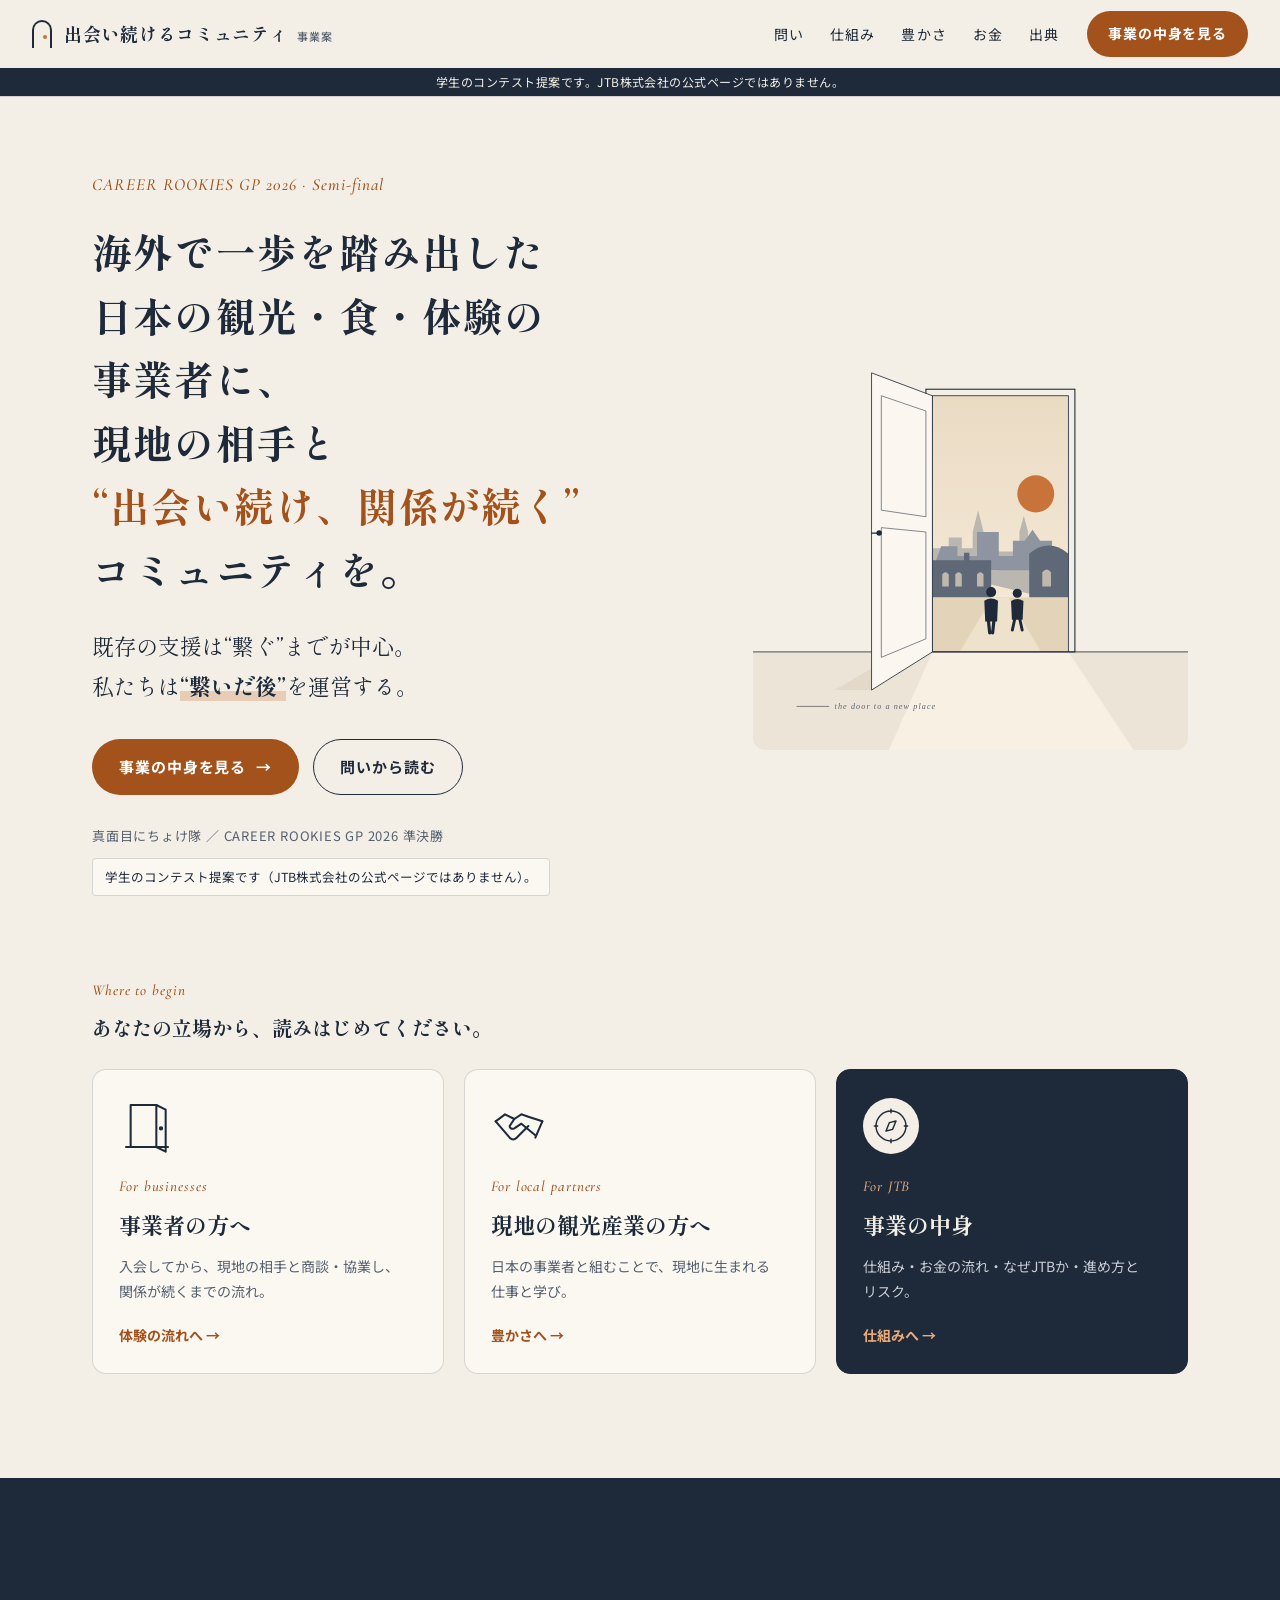
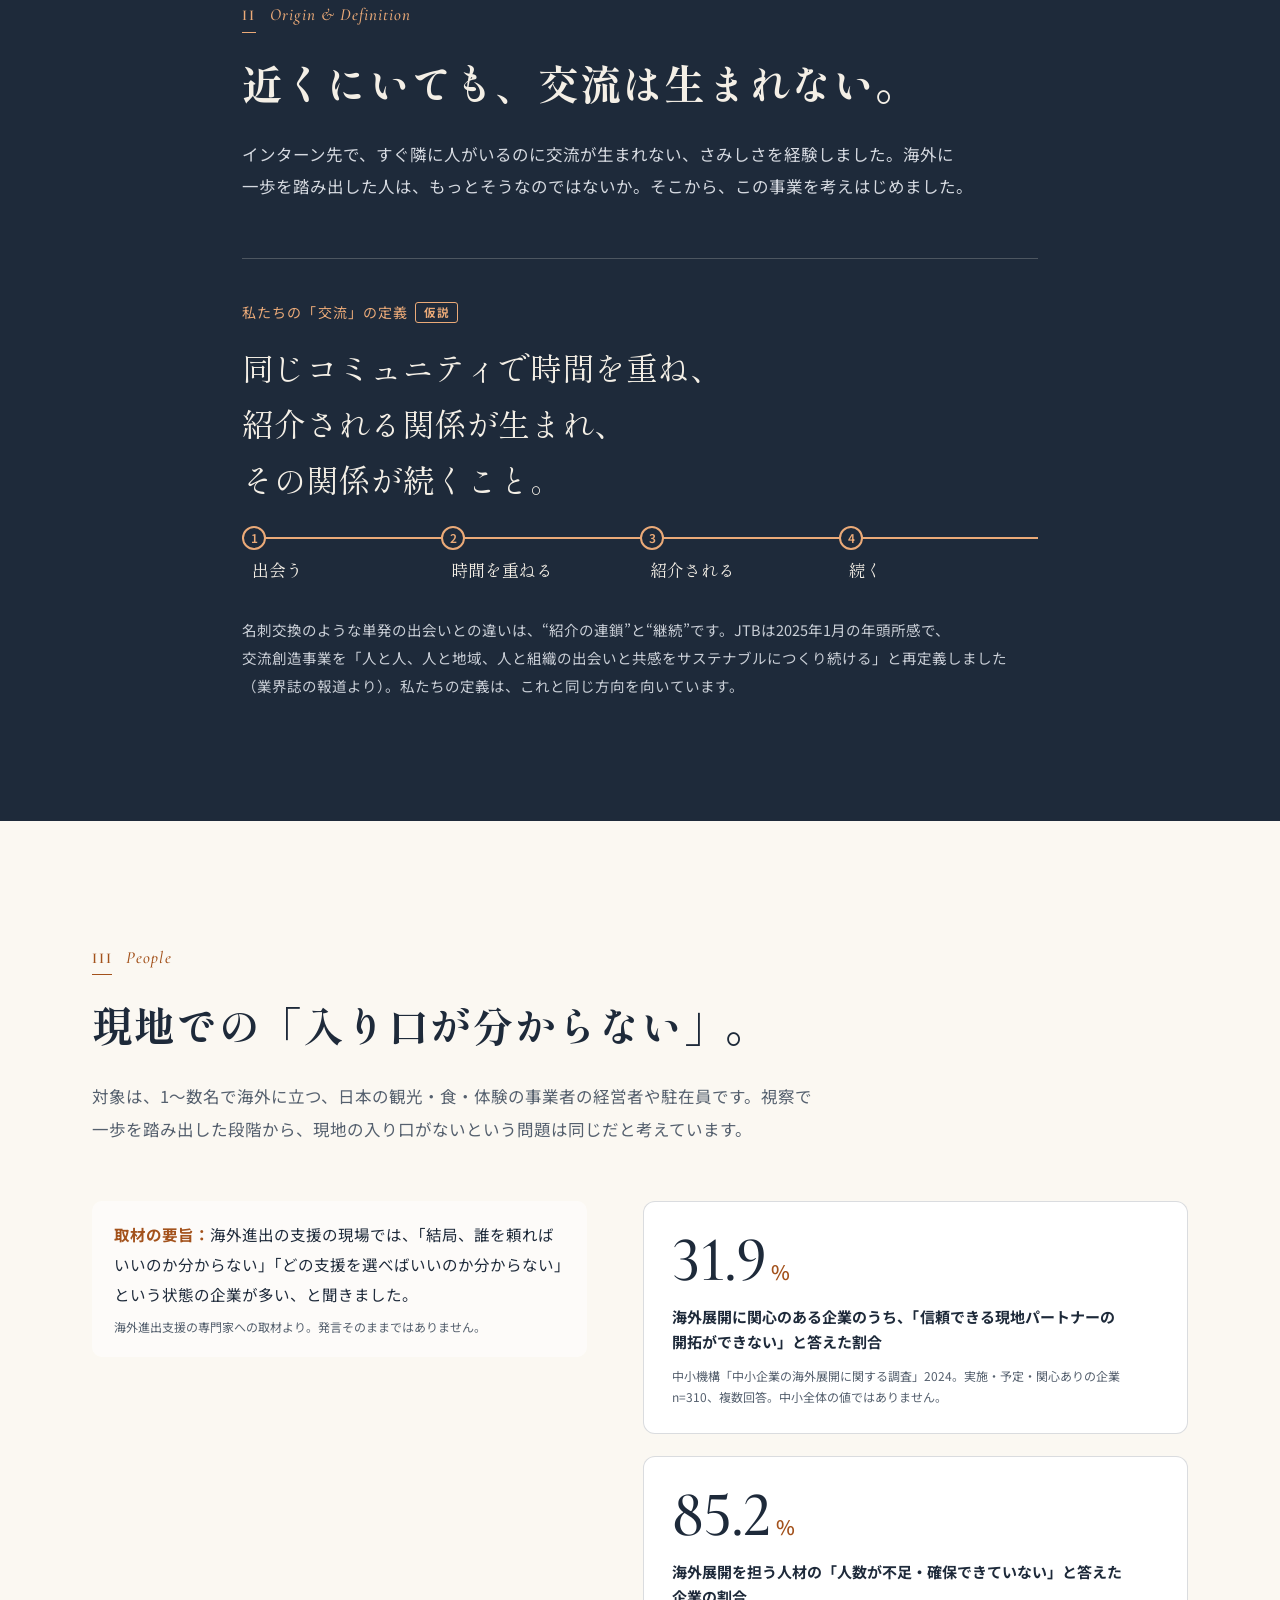
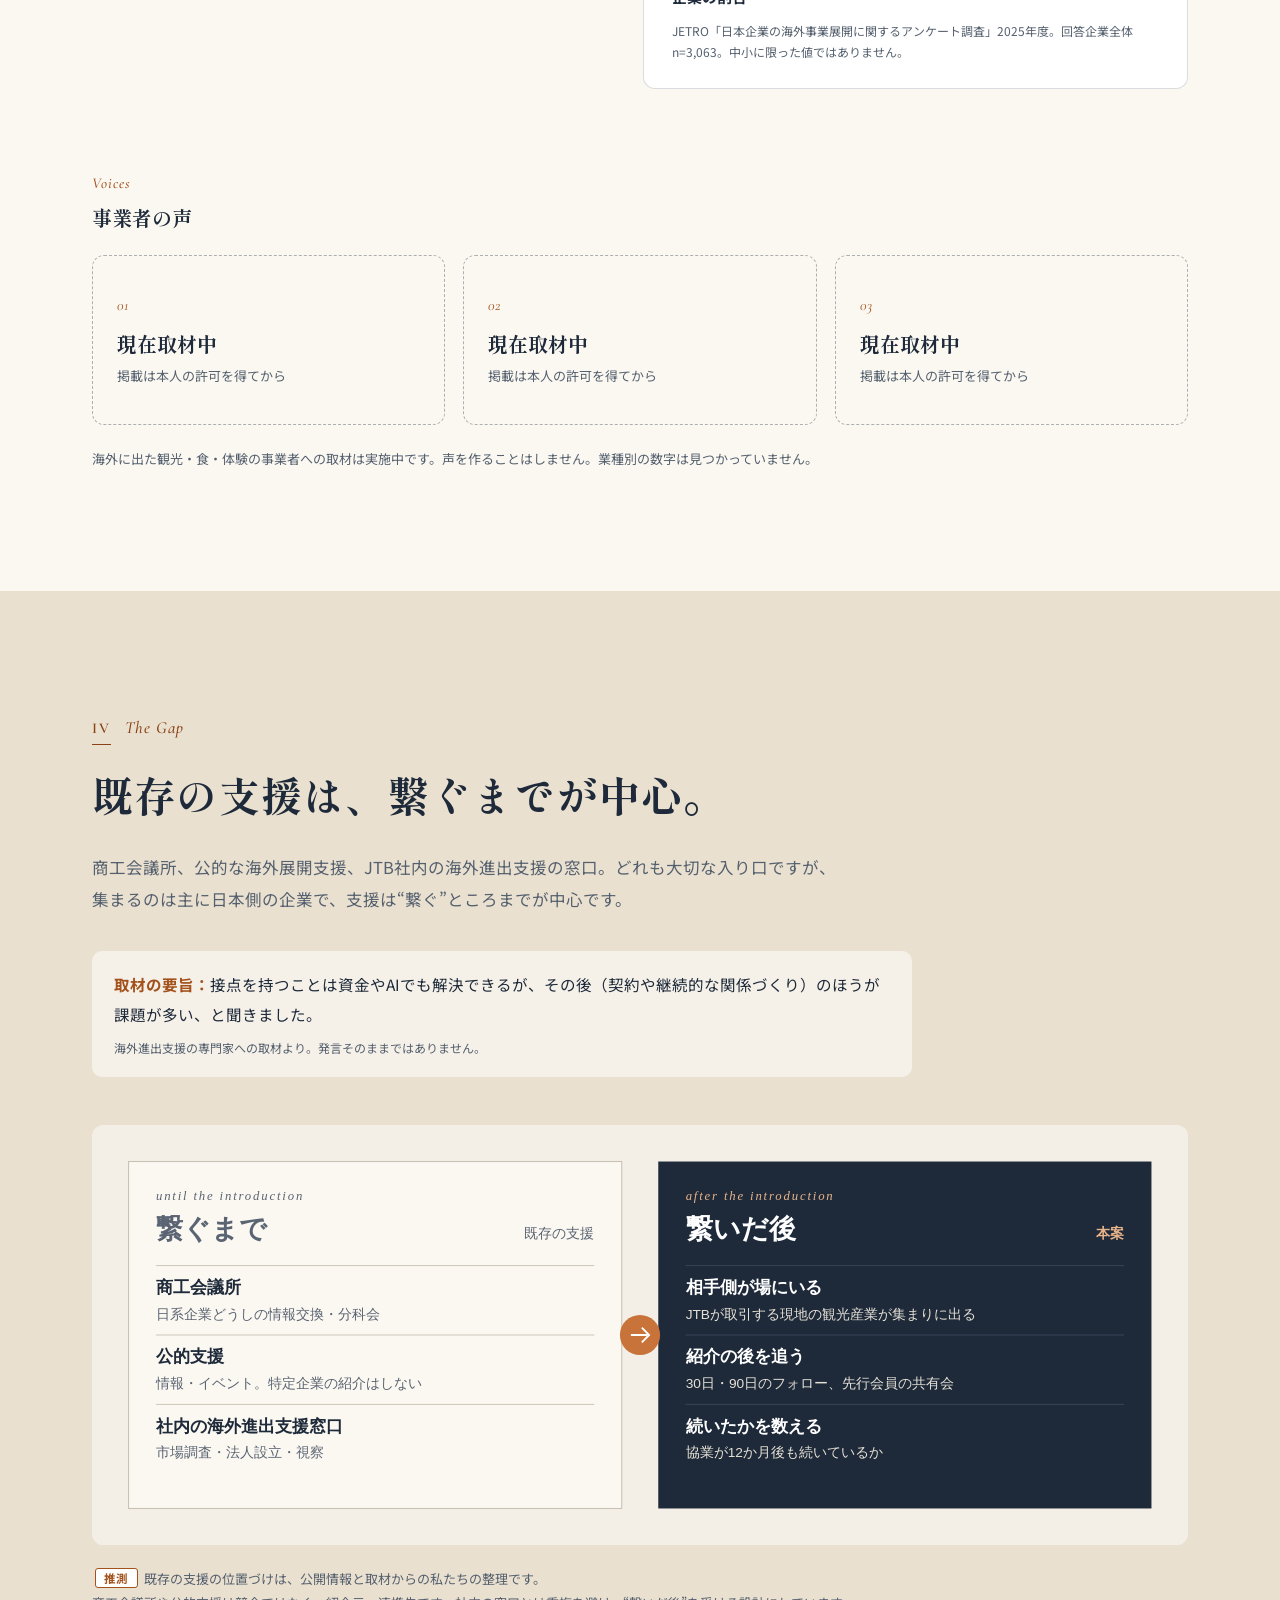
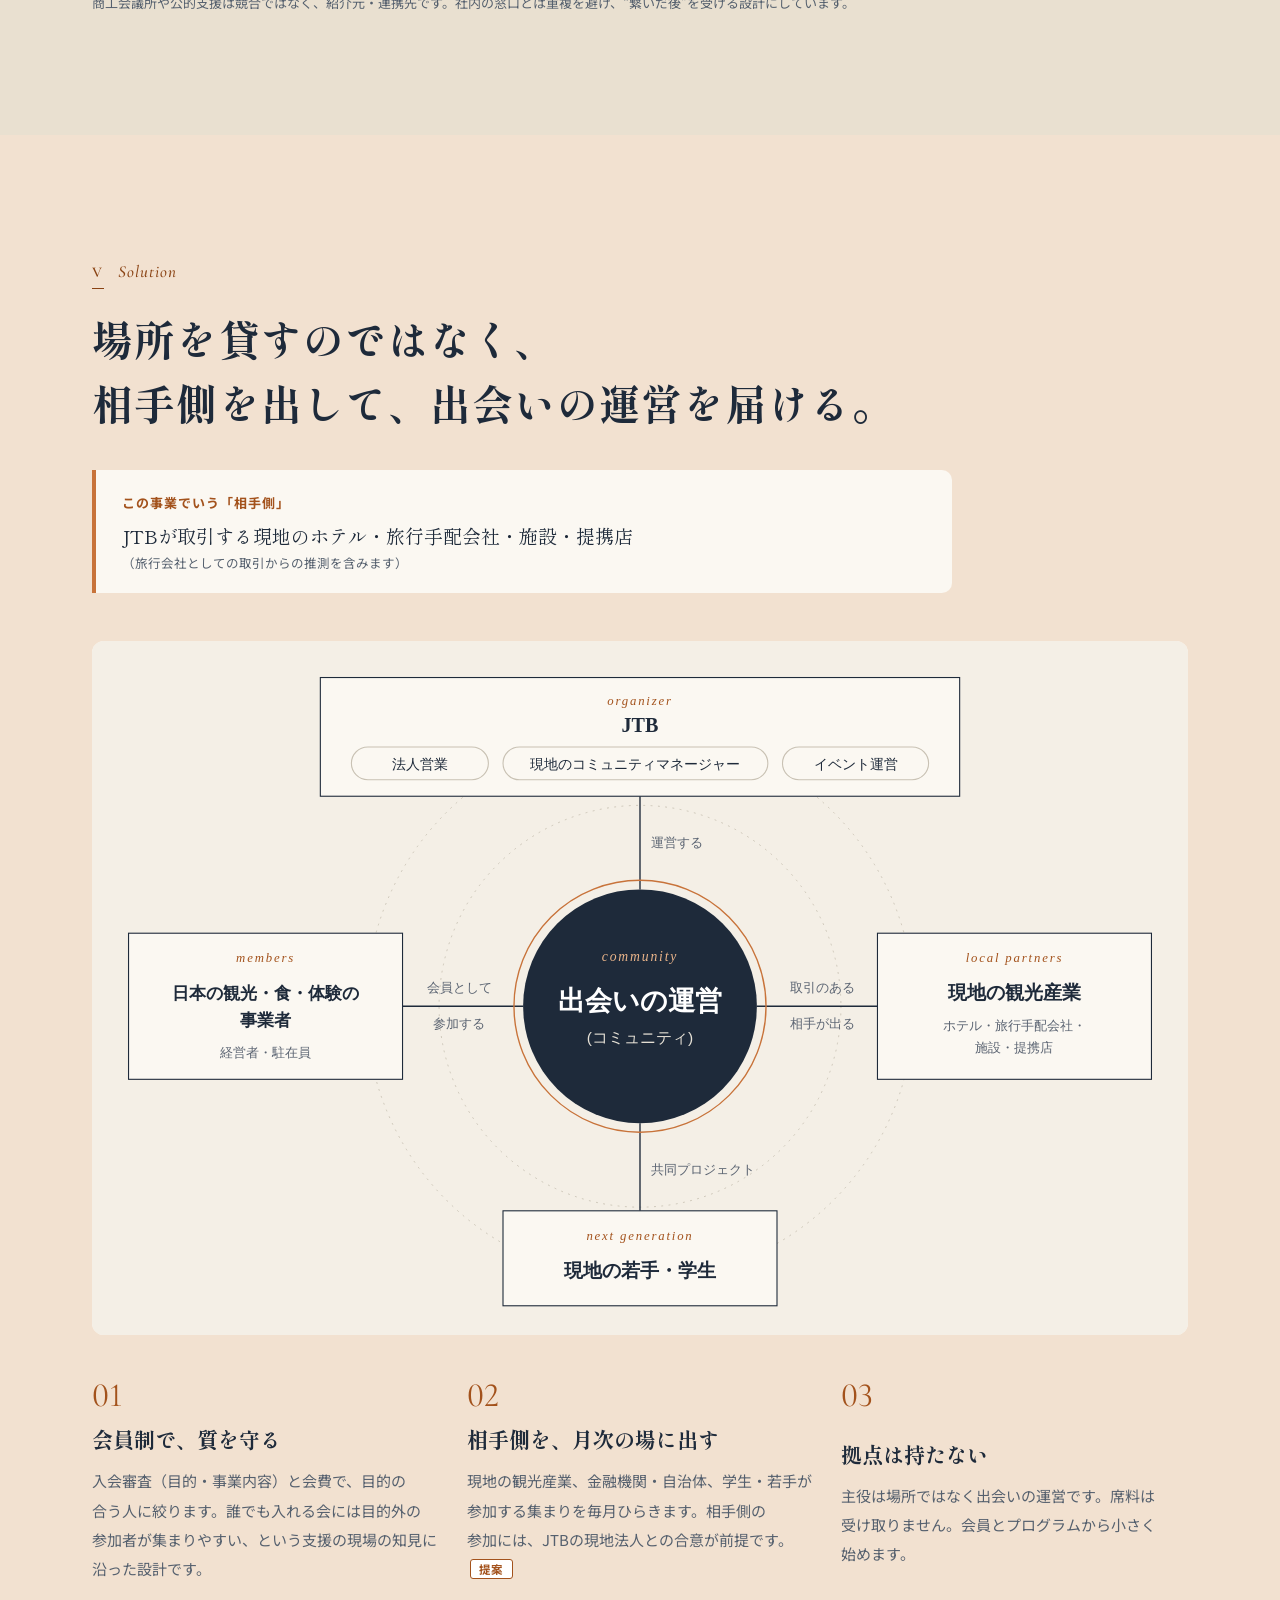
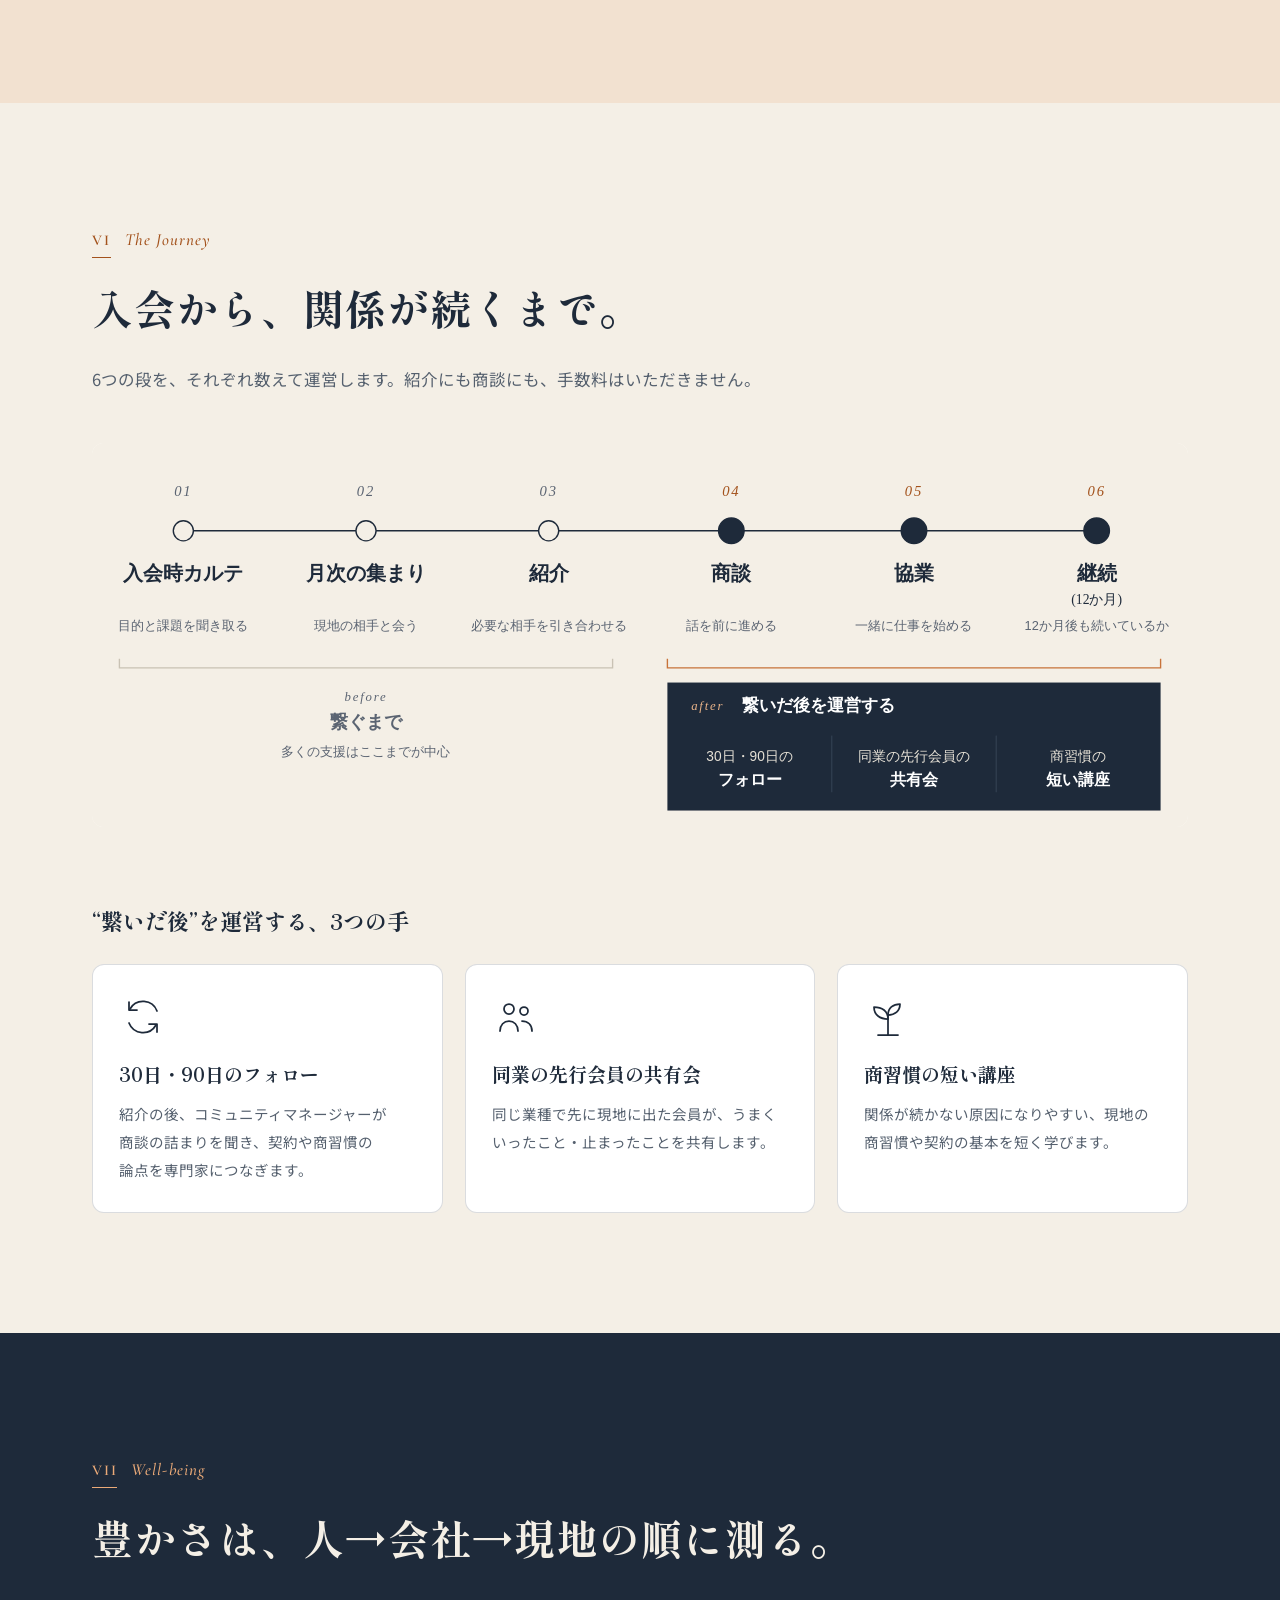
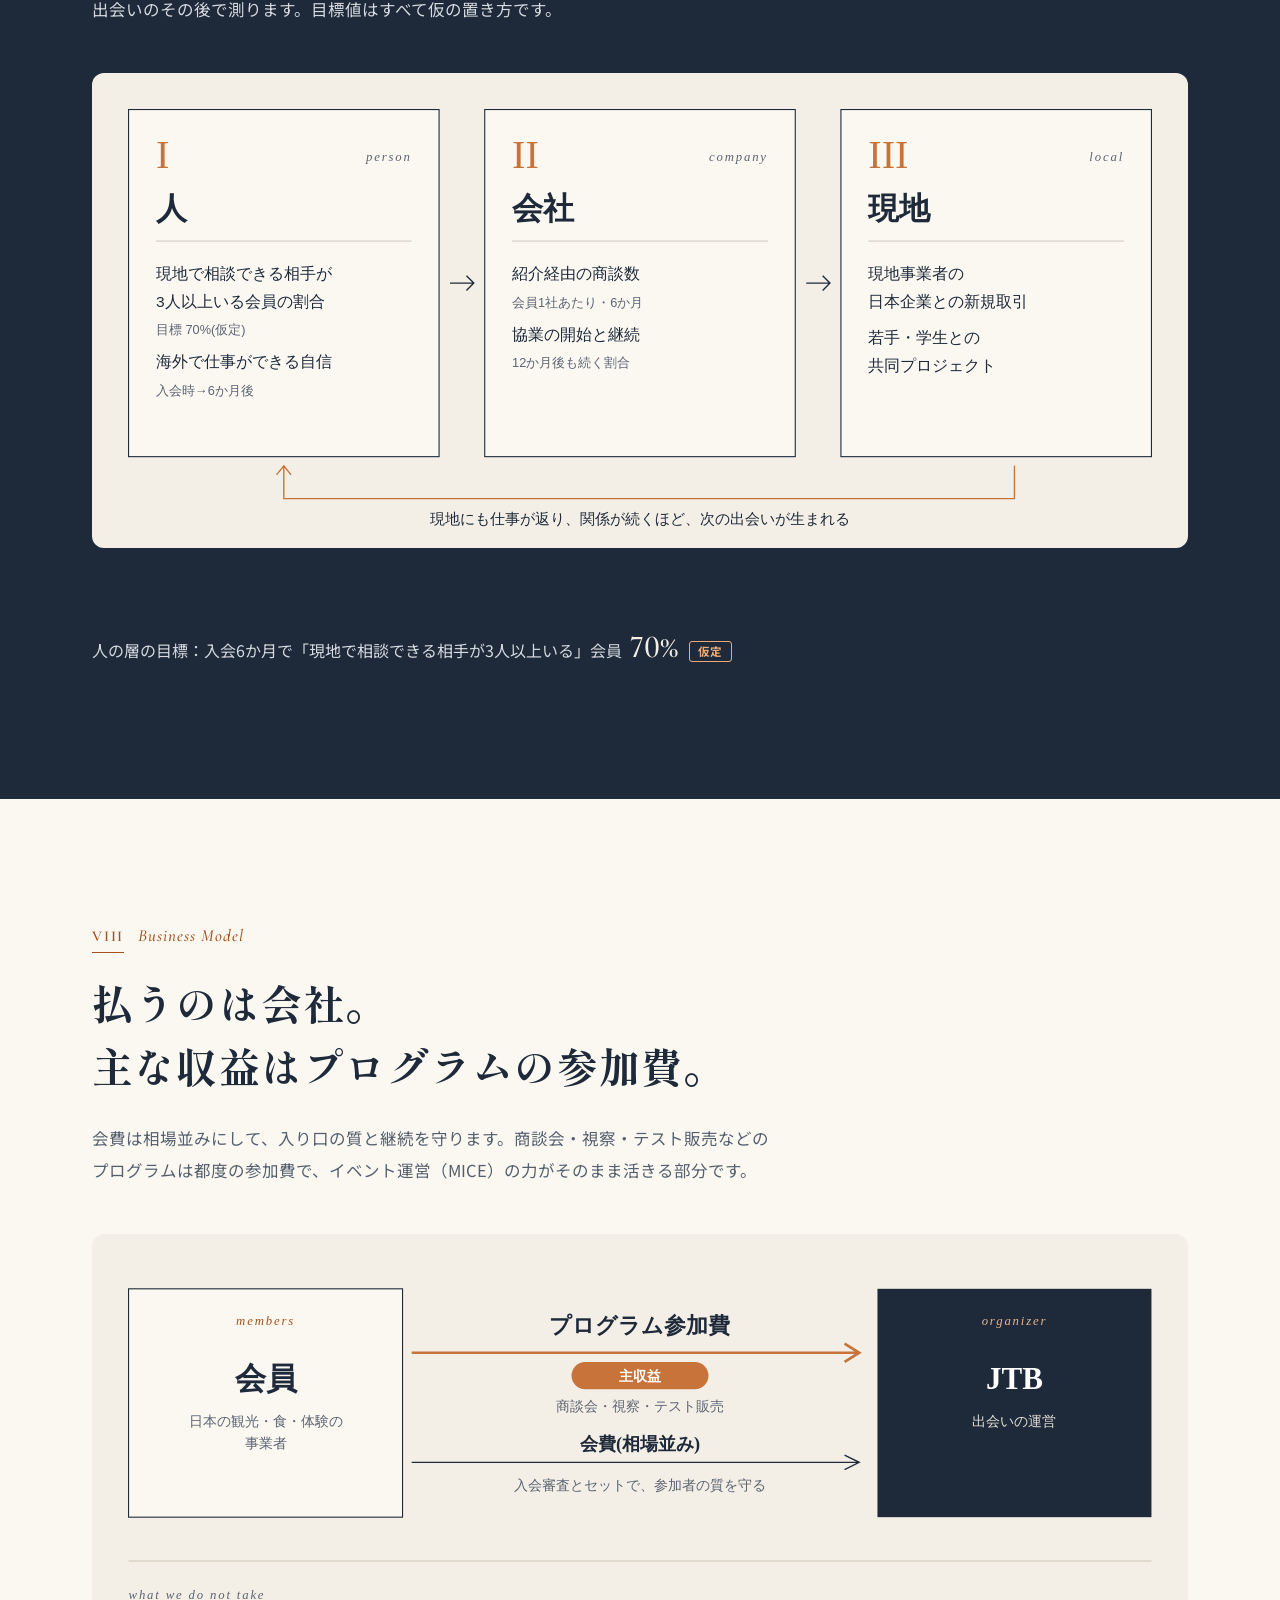
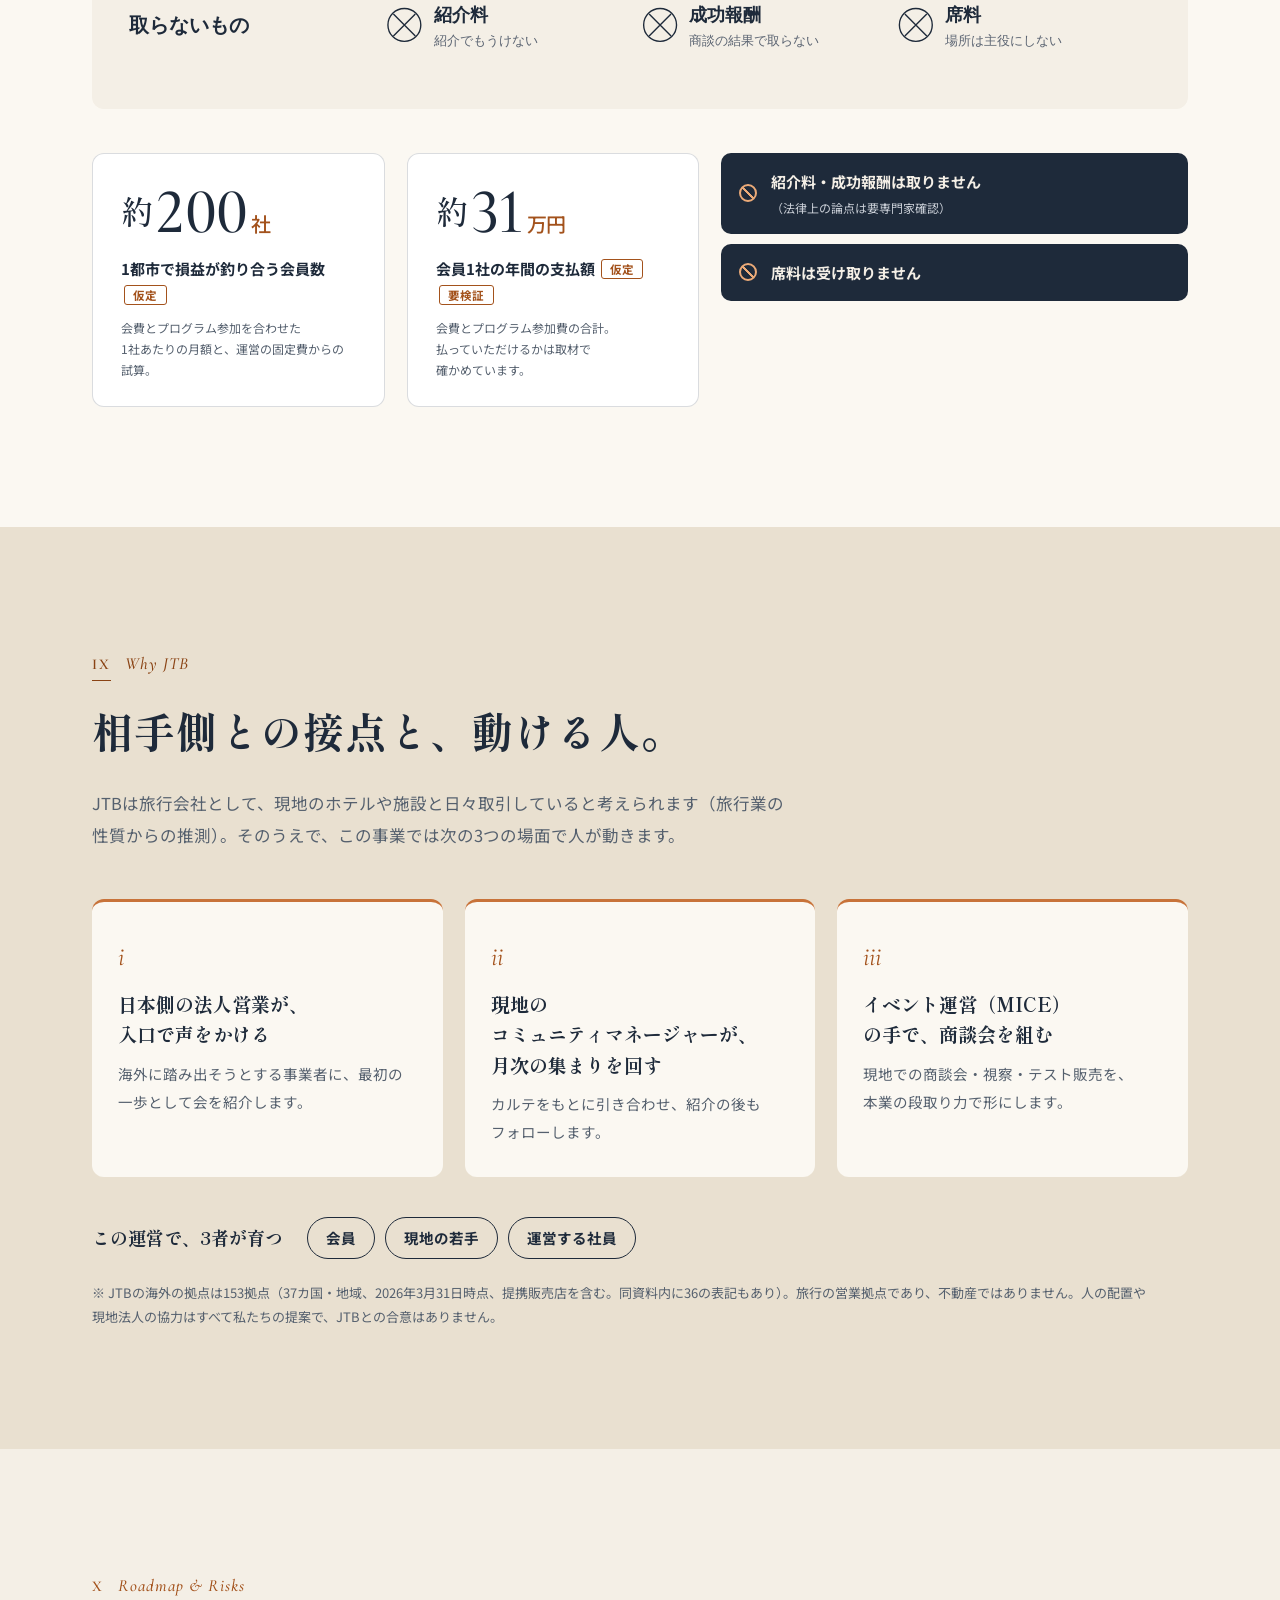
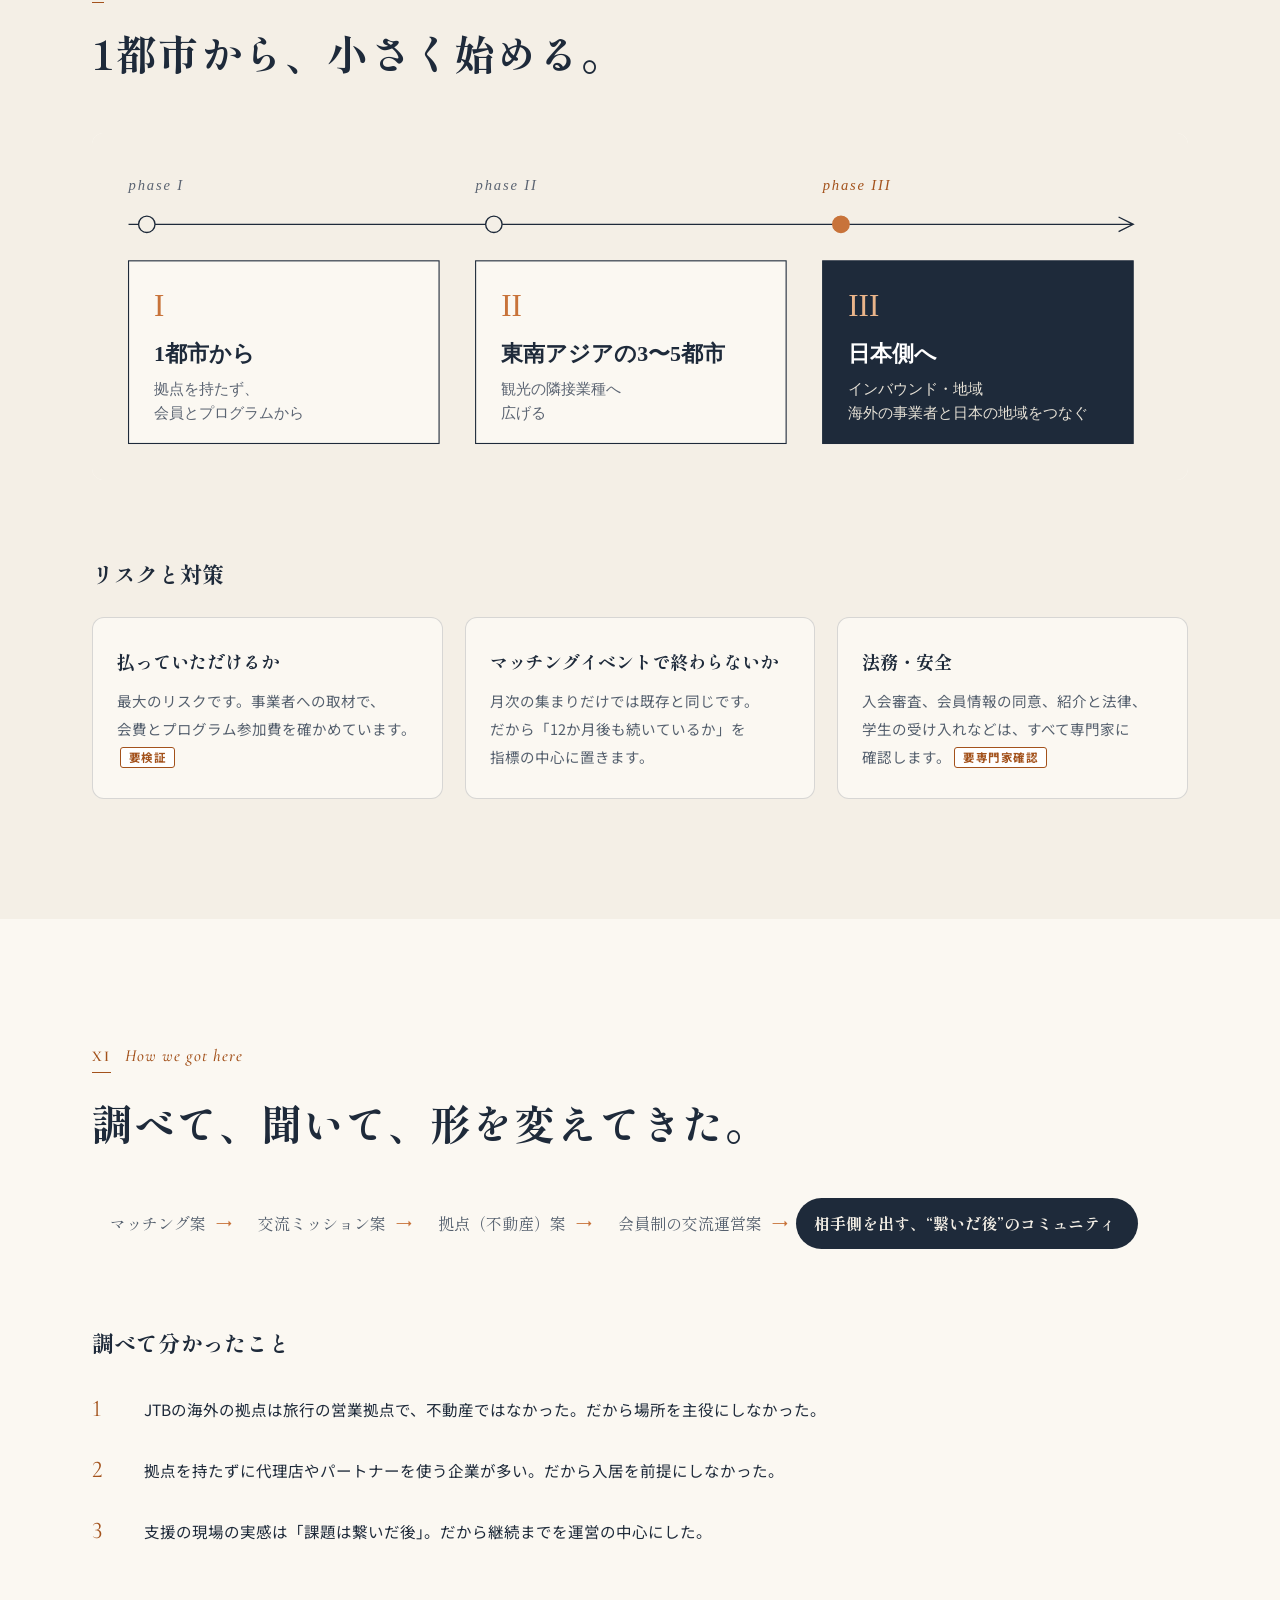
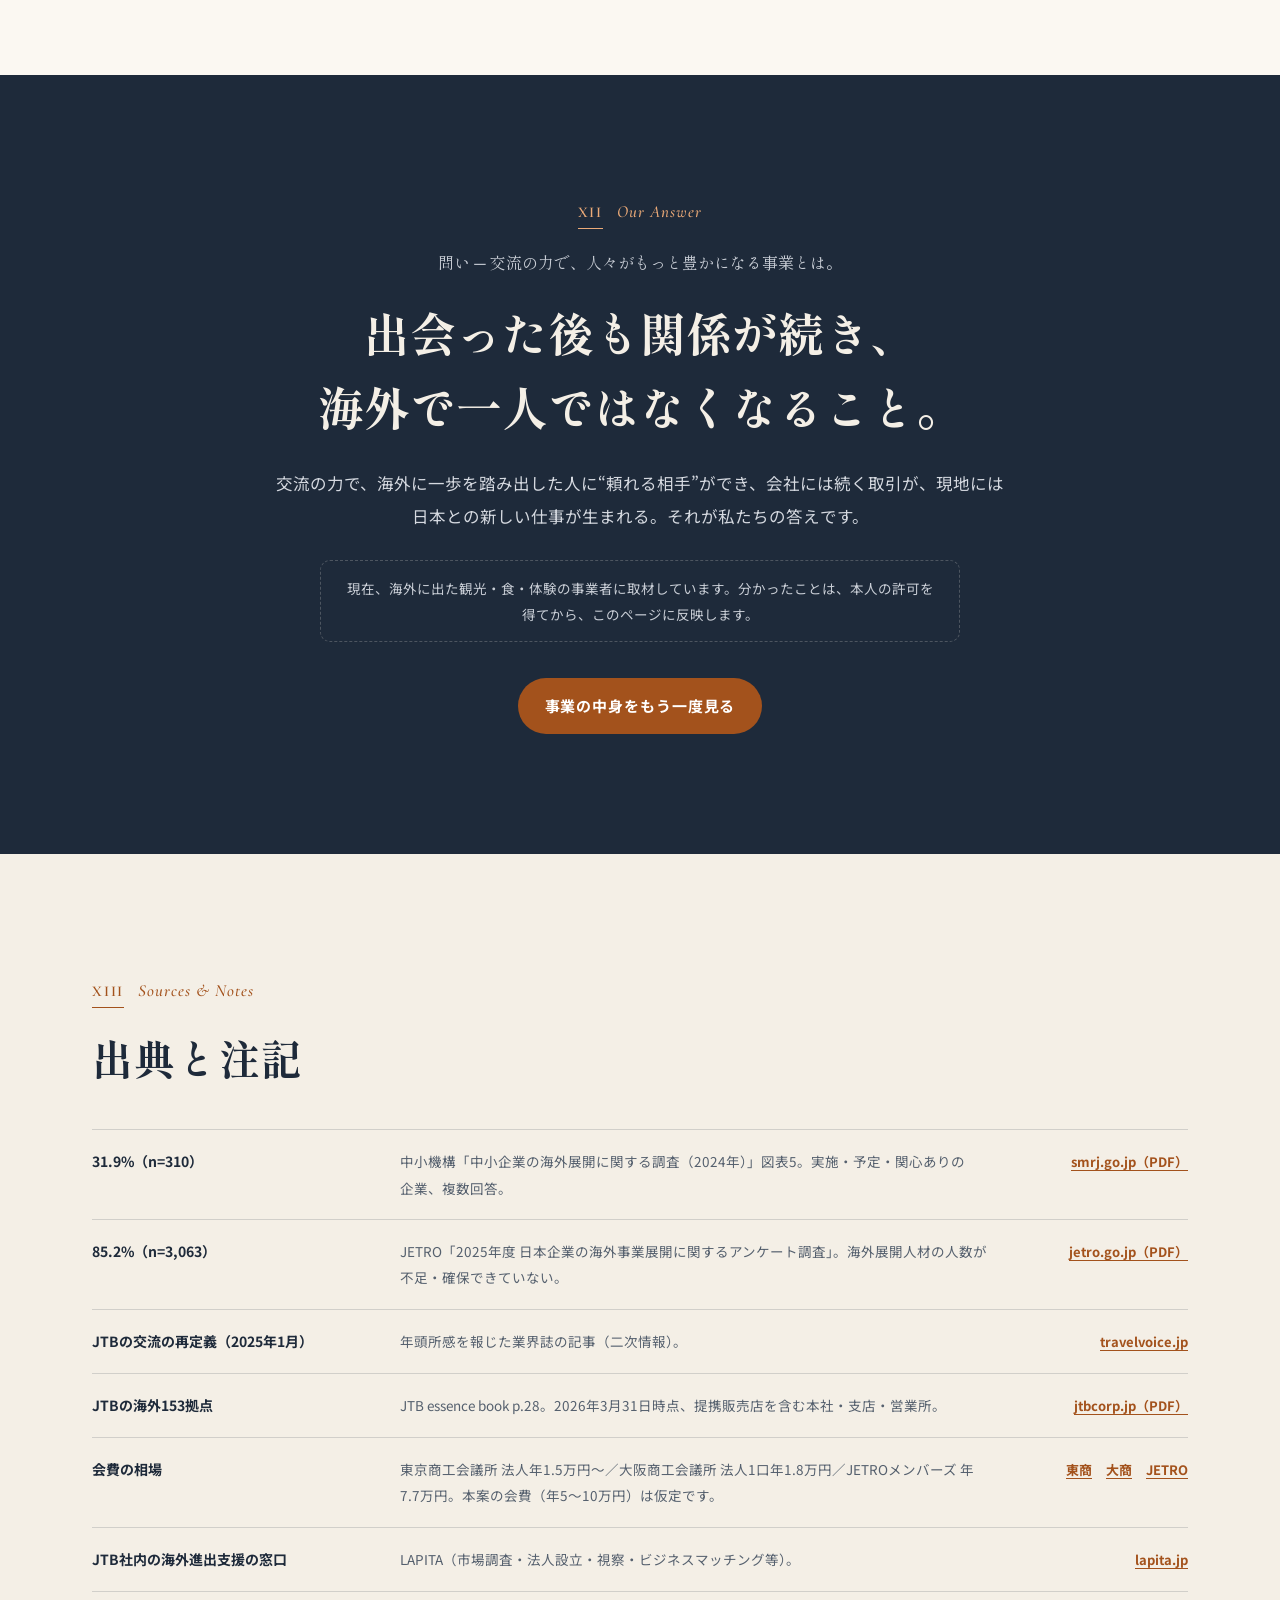
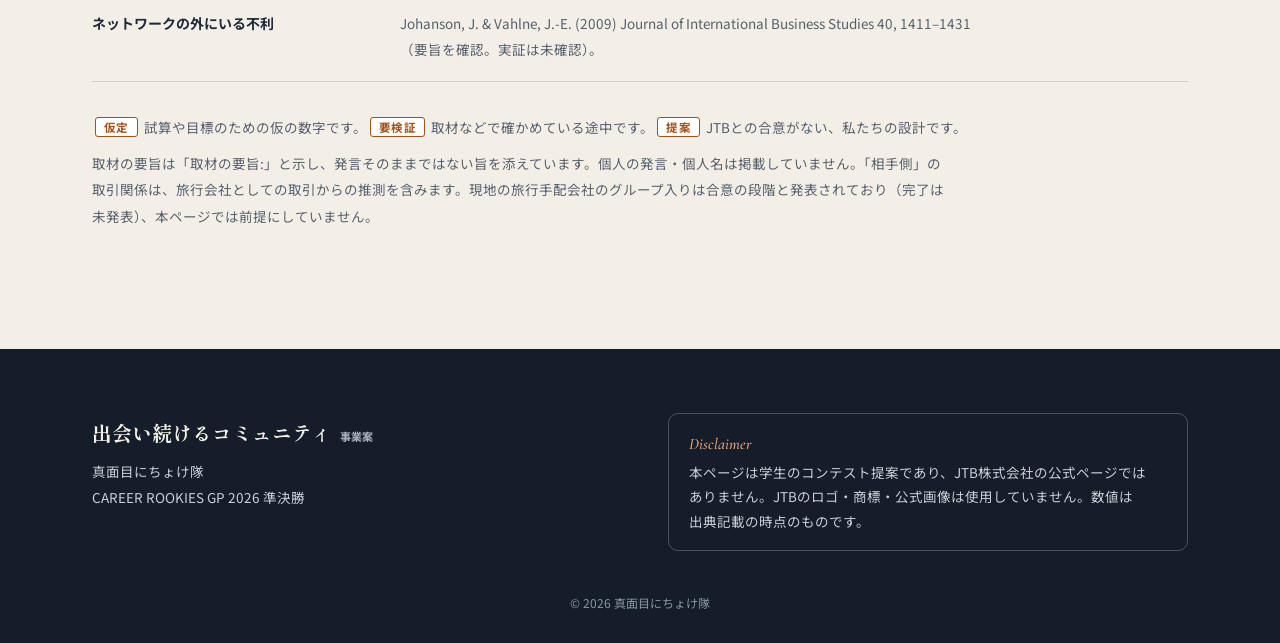
==== docs/v2/index.html @ c373a190 "LP v2を追加: 出会い続けるコミュニティ(事業案v8.2ベース) Co-Authored-By: Claude Opus 5.5 <noreply@anthropic.com>" ====
<!DOCTYPE html>
<html lang="ja">
<head>
<meta charset="utf-8">
<meta name="viewport" content="width=device-width, initial-scale=1">
<title>出会い続けるコミュニティ｜学生のコンテスト提案（JTB公式ではありません）</title>
<meta name="description" content="学生のコンテスト提案です（JTB公式ページではありません）。海外で一歩を踏み出した日本の観光・食・体験の事業者に、現地の相手と出会い続け、関係が続くコミュニティを。CAREER ROOKIES GP 2026 準決勝・真面目にちょけ隊の補助資料。">
<meta name="robots" content="noindex,nofollow">
<meta name="referrer" content="strict-origin-when-cross-origin">
<meta property="og:type" content="website">
<meta property="og:title" content="【学生のコンテスト提案】出会い続けるコミュニティ｜JTB公式ページではありません">
<meta property="og:description" content="学生のコンテスト提案（JTB公式ページではありません）。既存の支援は“繋ぐ”までが中心。私たちは“繋いだ後”を運営する。CAREER ROOKIES GP 2026 準決勝 補助資料。">
<meta property="og:locale" content="ja_JP">
<meta name="twitter:card" content="summary">
<meta name="theme-color" content="#1E2A3A">
<link rel="icon" type="image/svg+xml" href="data:image/svg+xml,%3Csvg xmlns='http://www.w3.org/2000/svg' viewBox='0 0 64 64'%3E%3Crect width='64' height='64' rx='14' fill='%231E2A3A'/%3E%3Cpath d='M22 50V18a10 10 0 0 1 20 0v32' fill='none' stroke='%23F4EFE6' stroke-width='4'/%3E%3Ccircle cx='37' cy='36' r='2.6' fill='%23C8733A'/%3E%3C/svg%3E">
<link rel="preconnect" href="https://fonts.googleapis.com">
<link rel="preconnect" href="https://fonts.gstatic.com" crossorigin>
<link href="https://fonts.googleapis.com/css2?family=Cormorant+Garamond:ital,wght@0,500;0,600;1,500&family=Noto+Sans+JP:wght@400;500;700&family=Shippori+Mincho:wght@500;700&display=swap" rel="stylesheet">
<link rel="stylesheet" href="assets/css/style.css">
</head>
<body>
<a class="skip" href="#main">本文へ移動</a>

<header class="hd" id="top">
  <div class="hd-in">
    <a class="brand" href="#top"><span class="brand-mark" aria-hidden="true"></span><span>出会い続けるコミュニティ<small>事業案</small></span></a>
    <nav class="gnav" id="gnav" aria-label="ページ内メニュー">
      <ul>
        <li><a href="#origin">問い</a></li>
        <li><a href="#solution">仕組み</a></li>
        <li><a href="#value">豊かさ</a></li>
        <li><a href="#model">お金</a></li>
        <li><a href="#sources">出典</a></li>
      </ul>
    </nav>
    <a class="btn btn-accent hd-cta" href="#solution"><span class="pc-i">事業の</span><span>中身を見る</span></a>
    <button class="menu" type="button" aria-expanded="false" aria-controls="gnav" aria-label="メニューを開く"><span></span><span></span></button>
  </div>
  <p class="hd-note" role="note">学生のコンテスト提案です。JTB株式会社の公式ページではありません。</p>
</header>

<main id="main">

<!-- FV -->
<section class="fv bg-kinari" aria-labelledby="fv-h">
  <div class="wrap fv-grid">
    <div class="fv-copy">
      <p class="eyebrow">CAREER ROOKIES GP 2026 · Semi-final</p>
      <h1 id="fv-h" class="fv-h">海外で一歩を踏み出した<br>日本の観光・食・体験の事業者に、<br>現地の相手と<em>“出会い続け、<br class="sp">関係が続く”</em><br class="pc">コミュニティを。</h1>
      <p class="fv-sub">既存の支援は“繋ぐ”までが中心。<br>私たちは<strong>“繋いだ後”</strong>を運営する。</p>
      <div class="fv-act">
        <a class="btn btn-accent" href="#solution">事業の中身を見る <span aria-hidden="true">→</span></a>
        <a class="btn btn-line" href="#origin">問いから読む</a>
      </div>
      <p class="fv-meta">真面目にちょけ隊 ／ CAREER ROOKIES GP 2026 準決勝</p>
      <p class="disc">学生のコンテスト提案です（JTB株式会社の公式ページではありません）。</p>
    </div>
    <figure class="fv-fig">
      <img src="assets/img/door.svg" alt="少し開いた扉の向こうに、現地の街と人が見える一枚絵。入り口のたとえ。" width="800" height="800">
    </figure>
  </div>
</section>

<!-- Entrance cards -->
<section class="enter bg-kinari" aria-labelledby="enter-h">
  <div class="wrap">
    <h2 id="enter-h" class="enter-h"><span class="lbl">Where to begin</span>あなたの立場から、読みはじめてください。</h2>
    <ul class="enter-grid">
      <li>
        <a class="ecard" href="#flow">
          <img src="assets/img/icon-door.svg" alt="" width="56" height="56">
          <span class="ecard-k">For businesses</span>
          <span class="ecard-t">事業者の方へ</span>
          <span class="ecard-d">入会してから、現地の相手と商談・協業し、関係が続くまでの流れ。</span>
          <span class="ecard-go">体験の流れへ →</span>
        </a>
      </li>
      <li>
        <a class="ecard" href="#value">
          <img src="assets/img/icon-handshake.svg" alt="" width="56" height="56">
          <span class="ecard-k">For local partners</span>
          <span class="ecard-t">現地の観光産業の方へ</span>
          <span class="ecard-d">日本の事業者と組むことで、現地に生まれる仕事と学び。</span>
          <span class="ecard-go">豊かさへ →</span>
        </a>
      </li>
      <li>
        <a class="ecard ecard-dark" href="#solution">
          <img src="assets/img/icon-compass.svg" alt="" width="56" height="56">
          <span class="ecard-k">For JTB</span>
          <span class="ecard-t">事業の中身</span>
          <span class="ecard-d">仕組み・お金の流れ・なぜJTBか・進め方とリスク。</span>
          <span class="ecard-go">仕組みへ →</span>
        </a>
      </li>
    </ul>
  </div>
</section>

<!-- II Origin -->
<section class="sec bg-ai" id="origin" aria-labelledby="origin-h">
  <div class="wrap narrow">
    <p class="no"><span>II</span>Origin &amp; Definition</p>
    <h2 id="origin-h" class="h2">近くにいても、<br class="sp">交流は生まれない。</h2>
    <p class="lead">インターン先で、すぐ隣に人がいるのに交流が生まれない、さみしさを経験しました。海外に一歩を踏み出した人は、もっとそうなのではないか。そこから、この事業を考えはじめました。</p>
    <div class="define">
      <p class="define-k">私たちの「交流」の定義 <span class="badge">仮説</span></p>
      <p class="define-t">同じコミュニティで時間を重ね、<br>紹介される関係が生まれ、<br>その関係が続くこと。</p>
      <ol class="steps4" aria-label="交流の4段">
        <li>出会う</li><li>時間を重ねる</li><li>紹介される</li><li>続く</li>
      </ol>
      <p class="define-n">名刺交換のような単発の出会いとの違いは、“紹介の連鎖”と“継続”です。JTBは2025年1月の年頭所感で、交流創造事業を「人と人、人と地域、人と組織の出会いと共感をサステナブルにつくり続ける」と再定義しました（業界誌の報道より）。私たちの定義は、これと同じ方向を向いています。</p>
    </div>
  </div>
</section>

<!-- III People -->
<section class="sec bg-paper" id="people" aria-labelledby="people-h">
  <div class="wrap">
    <p class="no"><span>III</span>People</p>
    <h2 id="people-h" class="h2">現地での<br class="sp">「入り口が分からない」。</h2>
    <p class="lead">対象は、1〜数名で海外に立つ、日本の観光・食・体験の事業者の経営者や駐在員です。視察で一歩を踏み出した段階から、現地の入り口がないという問題は同じだと考えています。</p>
    <div class="people-grid">
      <div class="quotes">
        <p class="gist"><span class="gist-k">取材の要旨：</span>海外進出の支援の現場では、「結局、誰を頼ればいいのか分からない」「どの支援を選べばいいのか分からない」という状態の企業が多い、と聞きました。<small>海外進出支援の専門家への取材より。発言そのままではありません。</small></p>
      </div>
      <div class="stats">
        <div class="stat">
          <p class="stat-n">31.9<span>%</span></p>
          <p class="stat-t">海外展開に関心のある企業のうち、「信頼できる現地パートナーの開拓ができない」と答えた割合</p>
          <p class="src">中小機構「中小企業の海外展開に関する調査」2024。実施・予定・関心ありの企業 n=310、複数回答。中小全体の値ではありません。</p>
        </div>
        <div class="stat">
          <p class="stat-n">85.2<span>%</span></p>
          <p class="stat-t">海外展開を担う人材の「人数が不足・確保できていない」と答えた企業の割合</p>
          <p class="src">JETRO「日本企業の海外事業展開に関するアンケート調査」2025年度。回答企業全体 n=3,063。中小に限った値ではありません。</p>
        </div>
      </div>
    </div>
    <div class="voices" aria-labelledby="voices-h">
      <p class="voices-h" id="voices-h"><span class="lbl">Voices</span>事業者の声</p>
      <ul class="voice-grid">
        <li class="voice-empty"><span class="voice-no">01</span><p>現在取材中</p><small>掲載は本人の許可を得てから</small></li>
        <li class="voice-empty"><span class="voice-no">02</span><p>現在取材中</p><small>掲載は本人の許可を得てから</small></li>
        <li class="voice-empty"><span class="voice-no">03</span><p>現在取材中</p><small>掲載は本人の許可を得てから</small></li>
      </ul>
      <p class="fine">海外に出た観光・食・体験の事業者への取材は実施中です。声を作ることはしません。業種別の数字は見つかっていません。</p>
    </div>
  </div>
</section>

<!-- IV Gap -->
<section class="sec bg-sand" id="gap" aria-labelledby="gap-h">
  <div class="wrap">
    <p class="no"><span>IV</span>The Gap</p>
    <h2 id="gap-h" class="h2">既存の支援は、<br class="sp">繋ぐまでが中心。</h2>
    <p class="lead">商工会議所、公的な海外展開支援、JTB社内の海外進出支援の窓口。どれも大切な入り口ですが、集まるのは主に日本側の企業で、支援は“繋ぐ”ところまでが中心です。</p>
    <p class="gist gist-wide"><span class="gist-k">取材の要旨：</span>接点を持つことは資金やAIでも解決できるが、その後（契約や継続的な関係づくり）のほうが課題が多い、と聞きました。<small>海外進出支援の専門家への取材より。発言そのままではありません。</small></p>
    <figure class="fig only-pc">
      <img src="assets/img/compare.svg" alt="比較の図。縦軸は「繋ぐまで／繋いだ後」、横軸は「日本側だけ／相手側もいる」。商工会議所・公的支援・社内窓口は「繋ぐまで・日本側だけ」に、本案は「繋いだ後・相手側もいる」に位置する。" width="1200" height="460" loading="lazy">
    </figure>
    <div class="tbl-wrap only-sp">
      <table class="cmp">
        <caption class="sr-only">既存の支援と本案の比較</caption>
        <thead><tr><th scope="col">支援の形</th><th scope="col">集まる人</th><th scope="col">繋ぐまで</th><th scope="col">繋いだ後</th></tr></thead>
        <tbody>
          <tr><th scope="row">在外の日本商工会議所</th><td data-l="集まる人">日本側の企業</td><td data-l="繋ぐまで">情報交換・分科会</td><td data-l="繋いだ後">（確認できず）</td></tr>
          <tr><th scope="row">公的な海外展開支援</th><td data-l="集まる人">日本側の企業</td><td data-l="繋ぐまで">情報・イベント・マッチング会</td><td data-l="繋いだ後">特定企業の紹介はできない立場</td></tr>
          <tr><th scope="row">JTB社内の海外進出支援の窓口</th><td data-l="集まる人">日本側の企業</td><td data-l="繋ぐまで">市場調査・視察・マッチング等</td><td data-l="繋いだ後">継続的な関係づくりは<span class="badge">要検証</span></td></tr>
          <tr class="ours"><th scope="row">本案</th><td data-l="集まる人">日本側＋<strong>相手側</strong></td><td data-l="繋ぐまで">入会審査・月次の集まり・紹介</td><td data-l="繋いだ後"><strong>30／90日のフォロー・継続まで運営</strong></td></tr>
        </tbody>
      </table>
    </div>
    <p class="fine"><span class="badge">推測</span> 既存の支援の位置づけは、公開情報と取材からの私たちの整理です。<br>商工会議所や公的支援は競合ではなく、紹介元・連携先です。社内の窓口とは重複を避け、“繋いだ後”を受ける設計にしています。</p>
  </div>
</section>

<!-- V Solution -->
<section class="sec bg-kaki" id="solution" aria-labelledby="sol-h">
  <div class="wrap">
    <p class="no"><span>V</span>Solution</p>
    <h2 id="sol-h" class="h2">場所を貸すのではなく、<br>相手側を出して、<br class="sp">出会いの運営を届ける。</h2>
    <div class="defbox">
      <p class="defbox-k">この事業でいう「相手側」</p>
      <p class="defbox-t">JTBが取引する現地のホテル・旅行手配会社・施設・提携店<small>（旅行会社としての取引からの推測を含みます）</small></p>
    </div>
    <div class="sol-grid">
      <figure class="fig fig-hub only-pc">
        <img src="assets/img/hub.svg" alt="中心にコミュニティ。日本の事業者（会員）と、相手側（現地の観光産業）、現地の金融機関・自治体、現地の学生・若手がつながり、JTBの人が運営する。" width="1200" height="760" loading="lazy">
      </figure>
      <ul class="pts">
        <li><span class="pt-n">01</span><div><h3>会員制で、質を守る</h3><p>入会審査（目的・事業内容）と会費で、目的の合う人に絞ります。誰でも入れる会には目的外の参加者が集まりやすい、という支援の現場の知見に沿った設計です。</p></div></li>
        <li><span class="pt-n">02</span><div><h3>相手側を、月次の場に出す</h3><p>現地の観光産業、金融機関・自治体、学生・若手が参加する集まりを毎月ひらきます。相手側の参加には、JTBの現地法人との合意が前提です。<span class="badge">提案</span></p></div></li>
        <li><span class="pt-n">03</span><div><h3>拠点は持たない</h3><p>主役は場所ではなく出会いの運営です。席料は受け取りません。会員とプログラムから小さく始めます。</p></div></li>
      </ul>
    </div>
  </div>
</section>

<!-- VI Flow -->
<section class="sec bg-kinari" id="flow" aria-labelledby="flow-h">
  <div class="wrap">
    <p class="no"><span>VI</span>The Journey</p>
    <h2 id="flow-h" class="h2">入会から、関係が続くまで。</h2>
    <p class="lead">6つの段を、それぞれ数えて運営します。紹介にも商談にも、手数料はいただきません。</p>
    <figure class="fig only-pc">
      <img src="assets/img/flow.svg" alt="体験の流れ。入会時カルテ、月次の集まり、紹介、商談、協業、継続（12か月）の6段。" width="1200" height="420" loading="lazy">
    </figure>
    <ol class="flow only-sp">
      <li><span>1</span><b>入会時カルテ</b><small>目的・事業・現地での課題を聞き取る</small></li>
      <li><span>2</span><b>月次の集まり</b><small>相手側と同じ場で出会う</small></li>
      <li><span>3</span><b>紹介</b><small>カルテをもとに引き合わせる</small></li>
      <li><span>4</span><b>商談</b><small>話が具体になる</small></li>
      <li><span>5</span><b>協業</b><small>取引・共同の取り組みが始まる</small></li>
      <li class="flow-last"><span>6</span><b>継続</b><small>12か月後も関係が続いているか</small></li>
    </ol>
    <h3 class="h3">“繋いだ後”を運営する、3つの手</h3>
    <ul class="hands">
      <li><img src="assets/img/icon-loop.svg" alt="" width="48" height="48"><h4>30日・90日のフォロー</h4><p>紹介の後、コミュニティマネージャーが商談の詰まりを聞き、契約や商習慣の論点を専門家につなぎます。</p></li>
      <li><img src="assets/img/icon-people.svg" alt="" width="48" height="48"><h4>同業の先行会員の共有会</h4><p>同じ業種で先に現地に出た会員が、うまくいったこと・止まったことを共有します。</p></li>
      <li><img src="assets/img/icon-seed.svg" alt="" width="48" height="48"><h4>商習慣の短い講座</h4><p>関係が続かない原因になりやすい、現地の商習慣や契約の基本を短く学びます。</p></li>
    </ul>
  </div>
</section>

<!-- VII Value -->
<section class="sec bg-ai" id="value" aria-labelledby="value-h">
  <div class="wrap">
    <p class="no"><span>VII</span>Well-being</p>
    <h2 id="value-h" class="h2">豊かさは、<br class="sp">人→会社→現地の順に測る。</h2>
    <p class="lead">出会いのその後で測ります。目標値はすべて仮の置き方です。</p>
    <div class="value-grid">
      <figure class="fig fig-layers only-pc">
        <img src="assets/img/layers.svg" alt="豊かさの3層。人（頼れる相手ができる）、会社（続く取引）、現地（日本との新しい仕事）。現地から人へ戻る循環の矢印。" width="1200" height="520" loading="lazy">
      </figure>
      <p class="layer-emph only-pc-b">人の層の目標：入会6か月で「現地で相談できる相手が3人以上いる」会員 <b>70%</b> <span class="badge badge-d">仮定</span></p>
      <ul class="layers only-sp">
        <li>
          <p class="layer-k">Human ／ 人</p>
          <h3>現地で、頼れる相手ができる</h3>
          <p class="big">70<span>%</span> <span class="badge badge-d">仮定</span></p>
          <p>入会6か月で「現地で相談できる相手が3人以上いる」会員の割合。あわせて「海外で仕事ができる自信」を入会時と6か月後で比べます。</p>
        </li>
        <li>
          <p class="layer-k">Company ／ 会社</p>
          <h3>紹介から商談、協業、そして継続へ</h3>
          <p>紹介経由の商談の数と、協業が始まった後に12か月続いているかを見ます。<span class="badge badge-d">仮定</span></p>
        </li>
        <li>
          <p class="layer-k">Local ／ 現地</p>
          <h3>日本との新しい仕事と学び</h3>
          <p>現地の事業者に生まれた日本企業との新しい取引と、現地の若手・学生との共同プロジェクトを数えます。<span class="badge badge-d">仮定</span></p>
        </li>
      </ul>
    </div>
  </div>
</section>

<!-- VIII Model -->
<section class="sec bg-paper" id="model" aria-labelledby="model-h">
  <div class="wrap">
    <p class="no"><span>VIII</span>Business Model</p>
    <h2 id="model-h" class="h2">払うのは会社。<br>主な収益はプログラムの参加費。</h2>
    <p class="lead">会費は相場並みにして、入り口の質と継続を守ります。商談会・視察・テスト販売などのプログラムは都度の参加費で、イベント運営（MICE）の力がそのまま活きる部分です。</p>
    <div class="model-grid">
      <figure class="fig only-pc">
        <img src="assets/img/money.svg" alt="お金の流れ。会員（日本の事業者）からJTBへ、会費とプログラム参加費。JTBから相手側・専門家への紹介に手数料はかからない。" width="1200" height="520" loading="lazy">
      </figure>
      <div>
        <div class="stats stats-row">
          <div class="stat">
            <p class="stat-n"><i>約</i>200<span>社</span></p>
            <p class="stat-t">1都市で損益が釣り合う会員数 <span class="badge">仮定</span></p>
            <p class="src">会費とプログラム参加を合わせた1社あたりの月額と、運営の固定費からの試算。</p>
          </div>
          <div class="stat">
            <p class="stat-n"><i>約</i>31<span>万円</span></p>
            <p class="stat-t">会員1社の年間の支払額 <span class="badge">仮定</span><span class="badge">要検証</span></p>
            <p class="src">会費とプログラム参加費の合計。払っていただけるかは取材で確かめています。</p>
          </div>
        </div>
        <ol class="money-sp only-sp" aria-label="お金の流れ">
          <li><b>会員（日本の事業者）→ JTB</b>プログラム参加費（主な収益）・会費（相場並み）</li>
          <li><b>JTB → 相手側・専門家</b>紹介に手数料はかかりません</li>
        </ol>
        <ul class="nos">
          <li>紹介料・成功報酬は取りません<small>（法律上の論点は要専門家確認）</small></li>
          <li>席料は受け取りません</li>
        </ul>
      </div>
    </div>
  </div>
</section>

<!-- IX Why JTB -->
<section class="sec bg-sand" id="why" aria-labelledby="why-h">
  <div class="wrap">
    <p class="no"><span>IX</span>Why JTB</p>
    <h2 id="why-h" class="h2">相手側との接点と、<br class="sp">動ける人。</h2>
    <p class="lead">JTBは旅行会社として、現地のホテルや施設と日々取引していると考えられます（旅行業の性質からの推測）。そのうえで、この事業では次の3つの場面で人が動きます。</p>
    <ol class="scenes">
      <li><span class="scene-n">i</span><h3>日本側の法人営業が、入口で声をかける</h3><p>海外に踏み出そうとする事業者に、最初の一歩として会を紹介します。</p></li>
      <li><span class="scene-n">ii</span><h3>現地のコミュニティマネージャーが、月次の集まりを回す</h3><p>カルテをもとに引き合わせ、紹介の後もフォローします。</p></li>
      <li><span class="scene-n">iii</span><h3>イベント運営（MICE）の手で、商談会を組む</h3><p>現地での商談会・視察・テスト販売を、本業の段取り力で形にします。</p></li>
    </ol>
    <div class="grow">
      <p class="grow-k">この運営で、3者が育つ</p>
      <ul><li>会員</li><li>現地の若手</li><li>運営する社員</li></ul>
    </div>
    <p class="fine">※ JTBの海外の拠点は153拠点（37カ国・地域、2026年3月31日時点、提携販売店を含む。同資料内に36の表記もあり）。旅行の営業拠点であり、不動産ではありません。人の配置や現地法人の協力はすべて私たちの提案で、JTBとの合意はありません。</p>
  </div>
</section>

<!-- X Roadmap -->
<section class="sec bg-kinari" id="roadmap" aria-labelledby="road-h">
  <div class="wrap">
    <p class="no"><span>X</span>Roadmap &amp; Risks</p>
    <h2 id="road-h" class="h2">1都市から、小さく始める。</h2>
    <figure class="fig only-pc">
      <img src="assets/img/roadmap.svg" alt="ロードマップ。Phase1は1都市で会員とプログラムから（拠点は持たない）。Phase2はASEANの3〜5都市と観光の隣接業種。Phase3は日本側（インバウンド・地域）。" width="1200" height="380" loading="lazy">
    </figure>
    <ol class="phases only-sp">
      <li><p class="ph-k">Phase 1</p><h3>1都市・会員とプログラムから</h3><p>拠点は持ちません。単月の黒字が続くことなど、次に進む条件を先に数値で決めます。<span class="badge">仮定</span></p></li>
      <li><p class="ph-k">Phase 2</p><h3>ASEANの3〜5都市へ</h3><p>業種は観光の隣接（宿泊・飲食・小売・体験・地域の文化事業）に留め、相手側が効く範囲で広げます。</p></li>
      <li><p class="ph-k">Phase 3</p><h3>日本側へ</h3><p>海外の観光事業者が日本の地域と組む、インバウンド・地域の側にも広げます。</p></li>
    </ol>
    <h3 class="h3">リスクと対策</h3>
    <ul class="risks">
      <li><h4>払っていただけるか</h4><p>最大のリスクです。事業者への取材で、会費とプログラム参加費を確かめています。<span class="badge">要検証</span></p></li>
      <li><h4>マッチングイベントで終わらないか</h4><p>月次の集まりだけでは既存と同じです。だから「12か月後も続いているか」を指標の中心に置きます。</p></li>
      <li><h4>法務・安全</h4><p>入会審査、会員情報の同意、紹介と法律、学生の受け入れなどは、すべて専門家に確認します。<span class="badge">要専門家確認</span></p></li>
    </ul>
  </div>
</section>

<!-- XI History -->
<section class="sec bg-paper" id="history" aria-labelledby="hist-h">
  <div class="wrap">
    <p class="no"><span>XI</span>How we got here</p>
    <h2 id="hist-h" class="h2">調べて、聞いて、<br class="sp">形を変えてきた。</h2>
    <ol class="tl">
      <li>マッチング案</li><li>交流ミッション案</li><li>拠点（不動産）案</li><li>会員制の交流運営案</li><li class="now">相手側を出す、“繋いだ後”のコミュニティ</li>
    </ol>
    <h3 class="h3">調べて分かったこと</h3>
    <ul class="found">
      <li><span>1</span>JTBの海外の拠点は旅行の営業拠点で、不動産ではなかった。だから場所を主役にしなかった。</li>
      <li><span>2</span>拠点を持たずに代理店やパートナーを使う企業が多い。だから入居を前提にしなかった。</li>
      <li><span>3</span>支援の現場の実感は「課題は繋いだ後」。だから継続までを運営の中心にした。</li>
    </ul>
  </div>
</section>

<!-- XII Answer -->
<section class="sec bg-ai answer" id="answer" aria-labelledby="ans-h">
  <div class="wrap narrow">
    <p class="no"><span>XII</span>Our Answer</p>
    <p class="ask">問い ─ 交流の力で、人々がもっと豊かになる事業とは。</p>
    <h2 id="ans-h" class="ans">出会った後も関係が続き、<br>海外で一人ではなくなること。</h2>
    <p class="lead">交流の力で、海外に一歩を踏み出した人に“頼れる相手”ができ、会社には続く取引が、現地には日本との新しい仕事が生まれる。それが私たちの答えです。</p>
    <p class="now-note">現在、海外に出た観光・食・体験の事業者に取材しています。分かったことは、本人の許可を得てから、このページに反映します。</p>
    <a class="btn btn-accent" href="#solution">事業の中身をもう一度見る</a>
  </div>
</section>

<!-- XIII Sources -->
<section class="sec bg-kinari" id="sources" aria-labelledby="src-h">
  <div class="wrap">
    <p class="no"><span>XIII</span>Sources &amp; Notes</p>
    <h2 id="src-h" class="h2">出典と注記</h2>
    <ul class="srcs">
      <li><b>31.9%（n=310）</b><span>中小機構「中小企業の海外展開に関する調査（2024年）」図表5。実施・予定・関心ありの企業、複数回答。</span><a href="https://www.smrj.go.jp/research_case/questionnaire/fbrion0000002pjw-att/kaigaitenkai_202403_1_point_C1.pdf" target="_blank" rel="noopener noreferrer">smrj.go.jp（PDF）</a></li>
      <li><b>85.2%（n=3,063）</b><span>JETRO「2025年度 日本企業の海外事業展開に関するアンケート調査」。海外展開人材の人数が不足・確保できていない。</span><a href="https://www.jetro.go.jp/ext_images/_Reports/01/23f5d9f6472b5c0d/20250042.pdf" target="_blank" rel="noopener noreferrer">jetro.go.jp（PDF）</a></li>
      <li><b>JTBの交流の再定義（2025年1月）</b><span>年頭所感を報じた業界誌の記事（二次情報）。</span><a href="https://www.travelvoice.jp/20250107-156933" target="_blank" rel="noopener noreferrer">travelvoice.jp</a></li>
      <li><b>JTBの海外153拠点</b><span>JTB essence book p.28。2026年3月31日時点、提携販売店を含む本社・支店・営業所。</span><a href="https://www.jtbcorp.jp/jp/domains/essencebook.pdf" target="_blank" rel="noopener noreferrer">jtbcorp.jp（PDF）</a></li>
      <li><b>会費の相場</b><span>東京商工会議所 法人年1.5万円〜／大阪商工会議所 法人1口年1.8万円／JETROメンバーズ 年7.7万円。本案の会費（年5〜10万円）は仮定です。</span><span class="links"><a href="https://www.tokyo-cci-nyukai.jp/" target="_blank" rel="noopener noreferrer">東商</a><a href="https://nyukai.osaka.cci.or.jp/admission/" target="_blank" rel="noopener noreferrer">大商</a><a href="https://www.jetro.go.jp/members/" target="_blank" rel="noopener noreferrer">JETRO</a></span></li>
      <li><b>JTB社内の海外進出支援の窓口</b><span>LAPITA（市場調査・法人設立・視察・ビジネスマッチング等）。</span><a href="https://www.lapita.jp/about/" target="_blank" rel="noopener noreferrer">lapita.jp</a></li>
      <li><b>ネットワークの外にいる不利</b><span>Johanson, J. &amp; Vahlne, J.-E. (2009) Journal of International Business Studies 40, 1411–1431（要旨を確認。実証は未確認）。</span></li>
    </ul>
    <div class="notes">
      <p><span class="badge">仮定</span> 試算や目標のための仮の数字です。<span class="badge">要検証</span> 取材などで確かめている途中です。<span class="badge">提案</span> JTBとの合意がない、私たちの設計です。</p>
      <p>取材の要旨は「取材の要旨:」と示し、発言そのままではない旨を添えています。個人の発言・個人名は掲載していません。「相手側」の取引関係は、旅行会社としての取引からの推測を含みます。現地の旅行手配会社のグループ入りは合意の段階と発表されており（完了は未発表）、本ページでは前提にしていません。</p>
    </div>
  </div>
</section>

</main>

<footer class="ft">
  <div class="wrap ft-in">
    <div>
      <p class="ft-brand">出会い続けるコミュニティ<small>事業案</small></p>
      <p>真面目にちょけ隊<br>CAREER ROOKIES GP 2026 準決勝</p>
    </div>
    <p class="ft-disc"><b>Disclaimer</b>本ページは学生のコンテスト提案であり、JTB株式会社の公式ページではありません。JTBのロゴ・商標・公式画像は使用していません。数値は出典記載の時点のものです。</p>
  </div>
  <p class="copy">© 2026 真面目にちょけ隊</p>
</footer>

<script src="assets/js/main.js"></script>
</body>
</html>
---- docs/v2/assets/css/style.css ----
:root{
  --kinari:#F4EFE6; --paper:#FBF8F2; --sand:#E9E0D0; --kaki-l:#F2E1D0;
  --ai:#1E2A3A; --ai-2:#2A3A4F; --ink:#1E2A3A; --muted:#55606E;
  --kaki:#C8733A; --kaki-d:#A3521C; --kaki-on-ai:#EBAA78;
  --line:rgba(30,42,58,.16); --line-ai:rgba(244,239,230,.22);
  --serif:'Shippori Mincho','Noto Serif JP','Hiragino Mincho ProN','Yu Mincho',serif;
  --sans:'Noto Sans JP','Hiragino Kaku Gothic ProN',Meiryo,sans-serif;
  --en:'Cormorant Garamond','Times New Roman',serif;
  --hh:68px; --note:28px;
}
*,*::before,*::after{box-sizing:border-box}
html{scroll-behavior:smooth;scroll-padding-top:calc(var(--hh) + var(--note) + 8px)}
body{margin:0;background:var(--kinari);color:var(--ink);font-family:var(--sans);font-size:16px;line-height:1.95;-webkit-font-smoothing:antialiased;word-break:auto-phrase;overflow-wrap:anywhere}
img{display:block;max-width:100%;height:auto}
ul,ol{margin:0;padding:0;list-style:none}
h1,h2,h3,h4,p,figure,blockquote{margin:0}
h1,h2,h3,h4{text-wrap:balance}
a{color:inherit}
:focus-visible{outline:3px solid var(--kaki);outline-offset:3px;border-radius:2px}
.sr-only{position:absolute;width:1px;height:1px;overflow:hidden;clip:rect(0 0 0 0);white-space:nowrap}
.skip{position:absolute;left:8px;top:-60px;z-index:300;background:var(--ai);color:var(--kinari);padding:8px 14px}
.skip:focus{top:8px}
.wrap{max-width:1160px;margin:0 auto;padding:0 32px}
.narrow{max-width:860px}
.sp{display:none}

/* backgrounds */
.bg-kinari{background:var(--kinari)} .bg-paper{background:var(--paper)} .bg-sand{background:var(--sand)} .bg-kaki{background:var(--kaki-l)}
.bg-ai{background:var(--ai);color:var(--kinari)}

/* header */
.hd{position:fixed;inset:0 0 auto;z-index:100;background:rgba(244,239,230,.96);backdrop-filter:saturate(1.2) blur(6px);border-bottom:1px solid var(--line)}
.hd-in{max-width:1280px;margin:0 auto;height:var(--hh);padding:0 32px;display:flex;align-items:center;gap:28px}
.brand{display:flex;align-items:center;gap:12px;text-decoration:none;font-family:var(--serif);font-weight:700;font-size:18px;letter-spacing:.04em;margin-right:auto;white-space:nowrap}
.brand small{font-family:var(--sans);font-weight:500;font-size:11px;color:var(--muted);margin-left:8px;letter-spacing:.1em}
.brand-mark{width:20px;height:28px;border:2px solid var(--ai);border-bottom:0;border-radius:10px 10px 0 0;position:relative}
.brand-mark::after{content:"";position:absolute;right:3px;top:13px;width:4px;height:4px;border-radius:50%;background:var(--kaki)}
.gnav ul{display:flex;gap:26px}
.gnav a{text-decoration:none;font-size:14px;letter-spacing:.08em;padding:6px 0;border-bottom:1px solid transparent}
.gnav a:hover{border-color:var(--kaki)}
.hd-note{background:var(--ai);color:var(--kinari);font-size:12px;text-align:center;line-height:var(--note);height:var(--note);letter-spacing:.04em;overflow:hidden;white-space:nowrap;text-overflow:ellipsis;padding:0 12px}
.menu{display:none}

/* buttons */
.btn{display:inline-flex;align-items:center;justify-content:center;gap:10px;min-height:48px;padding:12px 26px;border-radius:999px;font-weight:700;font-size:15px;letter-spacing:.06em;text-decoration:none;border:1.5px solid transparent;transition:background .2s,color .2s}
.btn-accent{background:var(--kaki-d);color:#fff}
.btn-accent:hover{background:#8A4314}
.btn-line{border-color:var(--ai);color:var(--ai)}
.btn-line:hover{background:var(--ai);color:var(--kinari)}
.hd-cta{min-height:42px;padding:8px 20px;font-size:14px}

/* labels */
.eyebrow,.lbl,.no,.layer-k,.ph-k,.ecard-k{font-family:var(--en);font-style:italic;font-weight:500;letter-spacing:.06em}
.eyebrow{font-size:17px;color:var(--kaki-d)}
.badge{display:inline-block;font-family:var(--sans);font-style:normal;font-size:11.5px;font-weight:700;line-height:1.6;padding:0 8px;margin:0 3px;border-radius:3px;background:#FFF;color:var(--kaki-d);border:1px solid var(--kaki-d);vertical-align:.1em;letter-spacing:.04em;white-space:nowrap}
.bg-ai .badge,.badge-d{background:transparent;color:var(--kaki-on-ai);border-color:var(--kaki-on-ai)}
.fine{font-size:13px;color:var(--muted);line-height:1.85;margin-top:22px}
.bg-ai .fine{color:#C9CED6}
.src{font-size:12px;color:var(--muted);line-height:1.75;margin-top:10px}

/* FV */
.fv{padding:calc(var(--hh) + var(--note) + 72px) 0 56px}
.fv-grid{display:grid;grid-template-columns:1.25fr .9fr;gap:56px;align-items:center}
.fv-h{font-family:var(--serif);font-weight:700;font-size:clamp(28px,3.5vw,46px);line-height:1.6;letter-spacing:.03em;margin:18px 0 26px}
.fv-h em{font-style:normal;color:var(--kaki-d);white-space:nowrap}
.fv-sub{font-family:var(--serif);font-size:clamp(18px,1.8vw,22px);line-height:1.8}
.fv-sub strong{font-weight:700;background:linear-gradient(transparent 70%,rgba(200,115,58,.28) 70%)}
.fv-act{display:flex;gap:14px;flex-wrap:wrap;margin:34px 0 28px}
.fv-meta{font-size:13px;color:var(--muted);letter-spacing:.06em}
.disc{display:inline-block;margin-top:10px;font-size:12.5px;color:var(--ai);border:1px solid var(--line);background:var(--paper);padding:6px 12px;border-radius:4px}
.fv-fig{position:relative;aspect-ratio:560/680;background:var(--sand);border-radius:280px 280px 8px 8px;overflow:hidden}
.fv-fig img{width:100%;height:100%;object-fit:cover}

/* entrance */
.enter{padding:24px 0 104px}
.enter-h{font-family:var(--serif);font-size:20px;font-weight:700;margin-bottom:22px}
.enter-h .lbl{display:block;font-size:15px;color:var(--kaki-d);font-weight:500;margin-bottom:2px}
.enter-grid{display:grid;grid-template-columns:repeat(3,1fr);gap:20px}
.ecard{display:flex;flex-direction:column;height:100%;padding:28px 26px 24px;background:var(--paper);border:1px solid var(--line);border-radius:14px;text-decoration:none;transition:transform .25s,box-shadow .25s}
.ecard:hover{transform:translateY(-3px);box-shadow:0 14px 30px rgba(30,42,58,.10)}
.ecard img{width:56px;height:56px;margin-bottom:18px}
.ecard-k{font-size:15px;color:var(--kaki-d)}
.ecard-t{font-family:var(--serif);font-weight:700;font-size:22px;margin:2px 0 8px}
.ecard-d{font-size:14px;color:var(--muted);line-height:1.8;flex:1}
.ecard-go{margin-top:18px;font-size:14px;font-weight:700;color:var(--kaki-d)}
.ecard-dark{background:var(--ai);color:var(--kinari);border-color:var(--ai)}
.ecard-dark .ecard-d{color:#C9CED6}
.ecard-dark .ecard-k,.ecard-dark .ecard-go{color:var(--kaki-on-ai)}

/* sections */
.sec{padding:120px 0}
.no{display:flex;align-items:baseline;gap:14px;font-size:17px;color:var(--kaki-d);margin-bottom:18px}
.no span{font-style:normal;font-weight:600;font-size:15px;letter-spacing:.12em;border-bottom:1px solid currentColor;padding-bottom:1px}
.bg-ai .no{color:var(--kaki-on-ai)}
.h2{font-family:var(--serif);font-weight:700;font-size:clamp(27px,3.2vw,42px);line-height:1.55;letter-spacing:.03em}
.h3{font-family:var(--serif);font-weight:700;font-size:22px;margin:72px 0 22px}
.lead{max-width:760px;margin-top:24px;font-size:16.5px;color:var(--muted)}
.bg-ai .lead{color:#D5D9E0}

/* origin */
.define{margin-top:56px;border-top:1px solid var(--line-ai);padding-top:40px}
.define-k{font-size:14px;letter-spacing:.08em;color:var(--kaki-on-ai)}
.define-t{font-family:var(--serif);font-size:clamp(23px,2.7vw,32px);line-height:1.75;margin:12px 0 30px}
.steps4{display:grid;grid-template-columns:repeat(4,1fr);gap:0;counter-reset:s}
.steps4 li{position:relative;padding:14px 10px 0;border-top:2px solid var(--kaki-on-ai);font-family:var(--serif);font-size:17px;counter-increment:s}
.steps4 li::before{content:counter(s);position:absolute;top:-13px;left:0;width:24px;height:24px;border-radius:50%;background:var(--ai);border:2px solid var(--kaki-on-ai);font:600 12px/20px var(--sans);text-align:center;color:var(--kaki-on-ai)}
.define-n{margin-top:30px;font-size:14.5px;color:#C9CED6;line-height:1.95}

/* people */
.people-grid{display:grid;grid-template-columns:1fr 1.1fr;gap:56px;margin-top:56px;align-items:start}
.quotes{display:grid;gap:22px}
.q{position:relative;padding:4px 0 4px 26px;border-left:2px solid var(--kaki)}
.q p{font-family:var(--serif);font-size:clamp(19px,1.9vw,23px);line-height:1.7}
.q cite{display:block;margin-top:8px;font-style:normal;font-size:12.5px;color:var(--muted)}
.q-wide{margin-top:40px;max-width:820px}
.stats{display:grid;gap:22px}
.stat{background:#fff;border:1px solid var(--line);border-radius:12px;padding:26px 28px}
.stat-n{font-family:var(--en);font-weight:500;font-size:clamp(46px,5vw,64px);line-height:1;color:var(--ai);letter-spacing:-.01em}
.stat-n span{font-family:var(--sans);font-size:20px;margin-left:4px;color:var(--kaki-d);font-weight:500}
.stat-t{margin-top:12px;font-weight:700;font-size:15px;line-height:1.7}
.voices{margin-top:80px}
.voices-h{font-family:var(--serif);font-weight:700;font-size:20px;margin-bottom:18px}
.voices-h .lbl{display:block;font-size:15px;color:var(--kaki-d);font-weight:500}
.voice-grid{display:grid;grid-template-columns:repeat(3,1fr);gap:18px}
.voice-empty{border:1.5px dashed rgba(30,42,58,.35);border-radius:12px;padding:30px 24px;min-height:170px;display:flex;flex-direction:column;justify-content:center;align-items:flex-start}
.voice-no{font-family:var(--en);font-size:15px;color:var(--kaki-d);font-style:italic}
.voice-empty p{font-family:var(--serif);font-size:20px;font-weight:700;margin-top:4px}
.voice-empty small{font-size:13px;color:var(--muted)}

/* gap */
.fig{margin:48px 0 0}
.fig img{width:100%;background:var(--paper);border-radius:12px}
.tbl-wrap{margin-top:40px;background:var(--paper);border-radius:12px;border:1px solid var(--line);overflow:hidden}
.cmp{width:100%;border-collapse:collapse;font-size:14.5px}
.cmp th,.cmp td{text-align:left;padding:18px 20px;border-bottom:1px solid var(--line);vertical-align:top;line-height:1.7}
.cmp thead th{background:var(--ai);color:var(--kinari);font-size:13px;letter-spacing:.08em;font-weight:500}
.cmp tbody th{font-weight:700;width:24%}
.cmp tr:last-child th,.cmp tr:last-child td{border-bottom:0}
.cmp .ours{background:#FFF7EF}
.cmp .ours th{color:var(--kaki-d)}

/* solution */
.defbox{margin-top:36px;background:var(--paper);border-left:4px solid var(--kaki);padding:20px 26px;border-radius:0 10px 10px 0;max-width:860px}
.defbox-k{font-size:13px;letter-spacing:.08em;color:var(--kaki-d);font-weight:700}
.defbox-t{font-family:var(--serif);font-size:19px;line-height:1.7;margin-top:4px}
.defbox-t small{display:block;font-family:var(--sans);font-size:12.5px;color:var(--muted)}
.sol-grid{display:grid;grid-template-columns:.95fr 1.05fr;gap:56px;align-items:center;margin-top:48px}
.fig-hub{margin:0}
.pts{display:grid;gap:30px}
.pts li{display:grid;grid-template-columns:56px 1fr;gap:14px}
.pt-n{font-family:var(--en);font-size:34px;line-height:1;color:var(--kaki-d)}
.pts h3{font-family:var(--serif);font-size:21px;margin-bottom:6px}
.pts p{font-size:15px;color:var(--muted)}

/* flow */
.flow{display:grid;grid-template-columns:repeat(6,1fr);gap:10px;margin-top:40px}
.flow li{background:var(--paper);border:1px solid var(--line);border-radius:10px;padding:18px 14px;position:relative}
.flow li span{font-family:var(--en);font-size:22px;color:var(--kaki-d);line-height:1}
.flow li b{display:block;font-family:var(--serif);font-size:17px;margin-top:8px}
.flow li small{display:block;font-size:12.5px;color:var(--muted);line-height:1.65;margin-top:6px}
.flow .flow-last{background:var(--ai);color:var(--kinari);border-color:var(--ai)}
.flow .flow-last small{color:#C9CED6}
.flow .flow-last span{color:var(--kaki-on-ai)}
.hands{display:grid;grid-template-columns:repeat(3,1fr);gap:22px}
.hands li{background:#fff;border-radius:12px;padding:28px 26px;border:1px solid var(--line)}
.hands img{width:48px;height:48px;margin-bottom:14px}
.hands h4{font-family:var(--serif);font-size:19px;margin-bottom:8px}
.hands p{font-size:14.5px;color:var(--muted)}

/* value */
.value-grid{display:grid;grid-template-columns:.85fr 1.15fr;gap:56px;align-items:center;margin-top:48px}
.fig-layers{margin:0}
.fig-layers img{background:transparent}
.layers{display:grid;gap:0}
.layers li{padding:26px 0;border-top:1px solid var(--line-ai)}
.layers li:last-child{border-bottom:1px solid var(--line-ai)}
.layer-k{font-size:17px;color:var(--kaki-on-ai)}
.layers h3{font-family:var(--serif);font-size:22px;margin:2px 0 8px}
.layers p{font-size:15px;color:#D5D9E0}
.big{font-family:var(--en);font-size:58px !important;line-height:1.1;color:var(--kinari) !important;margin:4px 0 6px}
.big span:first-child{font-family:var(--sans);font-size:20px;color:var(--kaki-on-ai)}

/* model */
.model-grid{display:grid;grid-template-columns:1fr 1fr;gap:48px;align-items:start;margin-top:48px}
.model-grid .fig{margin:0}
.stats-row{grid-template-columns:1fr 1fr}
.nos{margin-top:22px;display:grid;gap:10px}
.nos li{position:relative;padding:14px 18px 14px 50px;background:var(--ai);color:var(--kinari);border-radius:10px;font-weight:700;font-size:15px}
.nos li::before{content:"";position:absolute;left:18px;top:50%;width:18px;height:18px;margin-top:-9px;border:2px solid var(--kaki-on-ai);border-radius:50%;background:linear-gradient(45deg,transparent 45%,var(--kaki-on-ai) 45%,var(--kaki-on-ai) 55%,transparent 55%)}
.nos small{display:block;font-weight:400;font-size:12px;color:#C9CED6}

/* why */
.scenes{display:grid;grid-template-columns:repeat(3,1fr);gap:22px;margin-top:48px}
.scenes li{background:var(--paper);border-radius:12px;padding:30px 26px;border-top:3px solid var(--kaki)}
.scene-n{font-family:var(--en);font-style:italic;font-size:26px;color:var(--kaki-d)}
.scenes h3{font-family:var(--serif);font-size:19px;line-height:1.6;margin:6px 0 10px}
.scenes p{font-size:14.5px;color:var(--muted)}
.grow{margin-top:40px;display:flex;align-items:center;gap:24px;flex-wrap:wrap}
.grow-k{font-family:var(--serif);font-weight:700;font-size:18px}
.grow ul{display:flex;gap:10px;flex-wrap:wrap}
.grow li{border:1.5px solid var(--ai);border-radius:999px;padding:6px 18px;font-weight:700;font-size:14.5px}

/* roadmap */
.phases{display:grid;grid-template-columns:repeat(3,1fr);gap:22px;margin-top:44px}
.phases li{border-top:2px solid var(--ai);padding-top:18px}
.ph-k{font-size:19px;color:var(--kaki-d)}
.phases h3{font-family:var(--serif);font-size:20px;margin:2px 0 8px}
.phases p{font-size:14.5px;color:var(--muted)}
.risks{display:grid;grid-template-columns:repeat(3,1fr);gap:22px}
.risks li{background:var(--paper);border:1px solid var(--line);border-radius:12px;padding:26px 24px}
.risks h4{font-family:var(--serif);font-size:18px;margin-bottom:8px}
.risks p{font-size:14.5px;color:var(--muted)}

/* history */
.tl{display:flex;flex-wrap:wrap;gap:10px 0;margin-top:44px;counter-reset:t}
.tl li{position:relative;padding:10px 34px 10px 18px;font-family:var(--serif);font-size:16px;color:var(--muted)}
.tl li::after{content:"→";position:absolute;right:8px;color:var(--kaki)}
.tl li:last-child::after{content:none}
.tl .now{background:var(--ai);color:var(--kinari);border-radius:999px;padding-right:22px;font-weight:700}
.found{display:grid;gap:14px;max-width:860px}
.found li{display:grid;grid-template-columns:40px 1fr;gap:12px;font-size:15.5px;align-items:baseline}
.found span{font-family:var(--en);font-size:24px;color:var(--kaki-d)}

/* answer */
.answer{text-align:center}
.answer .no{justify-content:center}
.ask{font-family:var(--serif);font-size:16px;color:#C9CED6}
.ans{font-family:var(--serif);font-weight:700;font-size:clamp(28px,3.6vw,46px);line-height:1.6;margin:18px 0 8px}
.answer .lead{margin-left:auto;margin-right:auto}
.now-note{margin:28px auto 36px;max-width:640px;font-size:13.5px;color:#C9CED6;border:1px dashed var(--line-ai);border-radius:10px;padding:14px 18px}

/* sources */
.srcs{margin-top:40px;border-top:1px solid var(--line)}
.srcs li{display:grid;grid-template-columns:1fr 1.6fr auto;gap:6px 28px;padding:18px 0;border-bottom:1px solid var(--line);font-size:14px;align-items:baseline}
.srcs span{color:var(--muted);font-size:13.5px}
.srcs a{color:var(--kaki-d);font-weight:700;font-size:13px;text-underline-offset:3px;white-space:nowrap}
.notes{margin-top:32px;font-size:13.5px;color:var(--muted);display:grid;gap:10px;max-width:900px}

/* footer */
.ft{background:#141D29;color:#C9CED6;padding:64px 0 28px;font-size:13.5px}
.ft-in{display:flex;justify-content:space-between;gap:40px;flex-wrap:wrap}
.ft-brand{font-family:var(--serif);font-weight:700;font-size:20px;color:var(--kinari);margin-bottom:6px}
.ft-brand small{font-family:var(--sans);font-size:11px;margin-left:8px;color:#A9B0BB}
.ft-disc{max-width:520px;border:1px solid rgba(244,239,230,.25);border-radius:10px;padding:16px 20px;line-height:1.85}
.ft-disc b{display:block;font-family:var(--en);font-style:italic;font-weight:500;font-size:16px;color:var(--kaki-on-ai)}
.copy{text-align:center;margin-top:40px;font-size:12px;color:#8C95A3}

/* reveal */
.js .rv{opacity:0;transform:translateY(16px);transition:opacity .7s ease,transform .7s ease}
.js .rv.in{opacity:1;transform:none}
@media (prefers-reduced-motion:reduce){
  html{scroll-behavior:auto}
  .js .rv{opacity:1;transform:none;transition:none}
  .ecard,.btn{transition:none}
}

/* tablet */
@media (max-width:1060px){
  .gnav ul{gap:18px}
  .flow{grid-template-columns:repeat(3,1fr)}
}
@media (max-width:900px){
  .menu{display:flex;flex-direction:column;justify-content:center;gap:6px;width:44px;height:44px;padding:0 11px;background:none;border:1px solid var(--line);border-radius:8px;cursor:pointer}
  .menu span{height:2px;background:var(--ai);transition:transform .2s}
  .menu[aria-expanded="true"] span:first-child{transform:translateY(4px) rotate(45deg)}
  .menu[aria-expanded="true"] span:last-child{transform:translateY(-4px) rotate(-45deg)}
  .gnav{display:none;position:absolute;top:calc(var(--hh) + var(--note));left:0;right:0;background:var(--kinari);border-bottom:1px solid var(--line);padding:6px 24px 18px}
  .gnav.open{display:block}
  .gnav ul{flex-direction:column;gap:0}
  .gnav a{display:block;padding:13px 0;border-bottom:1px solid var(--line);font-size:15px}
  .fv-grid,.people-grid,.sol-grid,.value-grid,.model-grid{grid-template-columns:1fr}
  .fv-fig{max-width:420px}
  .enter-grid,.voice-grid,.hands,.scenes,.phases,.risks{grid-template-columns:1fr}
  .srcs li{grid-template-columns:1fr}
}

/* SP */
@media (max-width:600px){
  :root{--hh:60px; --note:26px}
  .sp{display:inline} .pc{display:none}
  .wrap{padding:0 20px}
  .hd-in{padding:0 16px;gap:10px}
  .brand{font-size:15px;gap:8px}
  .brand small{display:none}
  .hd-cta{padding:6px 14px;font-size:12.5px;min-height:40px;letter-spacing:.02em}
  .hd-note{font-size:10.5px;letter-spacing:0}
  .fv{padding-top:calc(var(--hh) + var(--note) + 40px)}
  .fv-h{font-size:24px;line-height:1.65}
  .fv-h em{white-space:normal}
  .fv-act{flex-direction:column}
  .fv-act .btn{width:100%}
  .fv-fig{max-width:none;aspect-ratio:4/3;border-radius:160px 160px 8px 8px}
  .sec{padding:80px 0}
  .h2{font-size:25px}
  .h3{margin-top:56px;font-size:20px}
  .only-pc{display:none}
  .steps4{grid-template-columns:repeat(2,1fr);row-gap:28px}
  .stats-row{grid-template-columns:1fr}
  .stat{padding:22px 20px}
  .flow{grid-template-columns:1fr 1fr}
  .flow .flow-last{grid-column:1 / -1}
  .tbl-wrap{background:none;border:0;border-radius:0;overflow:visible}
  .cmp thead{display:none}
  .cmp,.cmp tbody,.cmp tr,.cmp th,.cmp td{display:block;width:100%}
  .cmp tr{background:var(--paper);border:1px solid var(--line);border-radius:10px;padding:14px 18px;margin-bottom:12px}
  .cmp .ours{background:#FFF7EF;border-color:var(--kaki)}
  .cmp tbody th{padding:0 0 6px;border:0;font-size:16px;width:100%}
  .cmp td{padding:4px 0;border:0;font-size:14px}
  .cmp td::before{content:attr(data-l);display:block;font-size:11px;font-weight:700;color:var(--kaki-d);letter-spacing:.08em}
  .tl{flex-direction:column}
  .tl li::after{content:"↓";right:auto;left:18px;top:auto;bottom:-14px}
  .tl li{margin-bottom:12px}
  .big{font-size:48px !important}
  .grow{gap:12px}
}

/* v2 layout fixes: wide diagrams full width */
.only-sp{display:none}
@media (max-width:600px){ .only-sp{display:block} ol.only-sp.flow{display:grid} }
.sol-grid,.value-grid,.model-grid{grid-template-columns:1fr;gap:44px}
.fig-hub,.fig-layers{max-width:none}
.pts{grid-template-columns:repeat(3,1fr);gap:28px}
.pts li{grid-template-columns:1fr;gap:6px}
.layers{grid-template-columns:repeat(3,1fr);gap:28px}
.layers li,.layers li:last-child{border-bottom:0;padding:24px 0 0}
.model-grid>div{display:grid;grid-template-columns:1.3fr 1fr;gap:22px;align-items:start}
.model-grid .nos{margin-top:0}
.stat-n,.big,.pt-n,.p-no,.found span,.flow li span{font-variant-numeric:lining-nums}
.stat-n i{font-style:normal;font-family:var(--serif);font-size:.5em;margin-right:4px;vertical-align:.25em}
.fv-fig{aspect-ratio:1/1;border-radius:12px;background:transparent}
.fv-fig img{object-fit:contain}
.ecard-dark img{background:var(--kinari);border-radius:50%;padding:8px}
.fv-h{font-size:clamp(28px,3.1vw,42px)}
@media (max-width:900px){
  .pts,.layers{grid-template-columns:1fr}
  .model-grid>div{grid-template-columns:1fr}
}
@media (max-width:600px){ .fv-fig{aspect-ratio:auto} .fv-h{font-size:24px} }
@media (max-width:600px){ ol.only-sp.phases{display:grid} }
.hd-cta{white-space:nowrap}
@media (max-width:600px){
  .pc-i{display:none}
  .brand{font-size:13.5px;letter-spacing:.02em}
  .brand-mark{width:16px;height:22px}
  .hd-cta{padding:6px 14px}
  .fv-fig{max-width:300px;margin:0 auto}
}
@media (max-width:360px){ .brand span{max-width:150px;overflow:hidden;text-overflow:ellipsis} }
.srcs li{grid-template-columns:280px 1fr 160px}
.srcs a{justify-self:end}
@media (max-width:900px){ .srcs li{grid-template-columns:1fr} .srcs a{justify-self:start} }
@media (max-width:600px){
  .tl{gap:0}
  .tl li{padding:6px 0 22px 0;margin:0}
  .tl li::after{left:4px;bottom:0}
  .tl .now{padding:10px 18px;margin-top:4px}
}

/* inspection fixes */
.bg-sand .no,.bg-kaki .no{color:#8A4314}
.hd-cta{gap:0}
.gist{max-width:820px;font-size:15.5px;line-height:1.95;padding:18px 22px;background:rgba(255,255,255,.55);border-radius:10px}
.gist-k{font-weight:700;color:var(--kaki-d)}
.gist small{display:block;margin-top:6px;font-size:12px;color:var(--muted)}
.gist-wide{margin-top:36px}
.layer-emph{margin-top:24px;font-size:16px;color:#D5D9E0}
.layer-emph b{font-family:var(--en);font-size:32px;font-weight:500;color:var(--kinari);font-variant-numeric:lining-nums;margin:0 4px}
ul.layers.only-sp{display:none}
.money-sp{display:none}
.srcs .links{display:flex;gap:14px;justify-self:end}
@media (max-width:900px){ .srcs .links{justify-self:start} }
@media (max-width:600px){
  .only-pc-b{display:none}
  ul.layers.only-sp{display:grid}
  .money-sp{display:grid;gap:10px;margin-bottom:14px}
  .money-sp li{background:#fff;border:1px solid var(--line);border-radius:10px;padding:14px 18px;font-size:14px;color:var(--muted)}
  .money-sp b{display:block;color:var(--ink);font-size:15px}
}
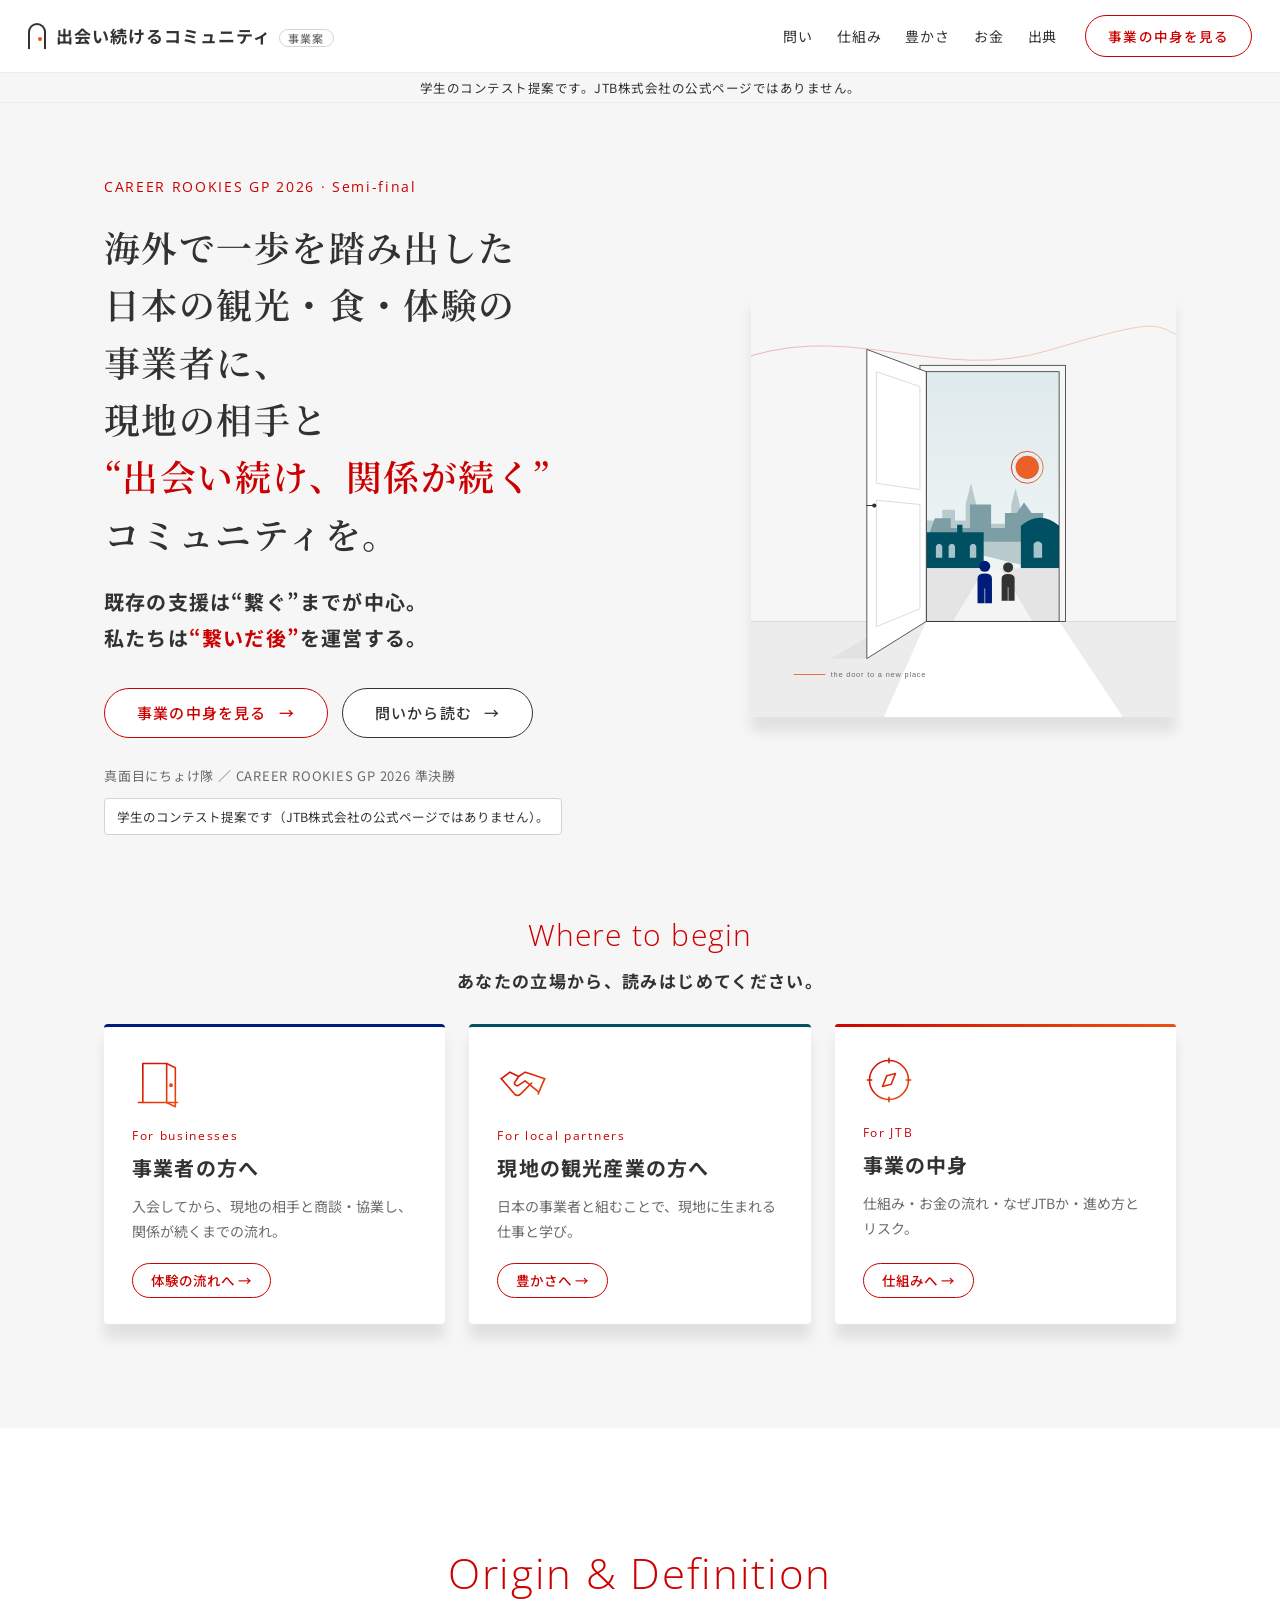
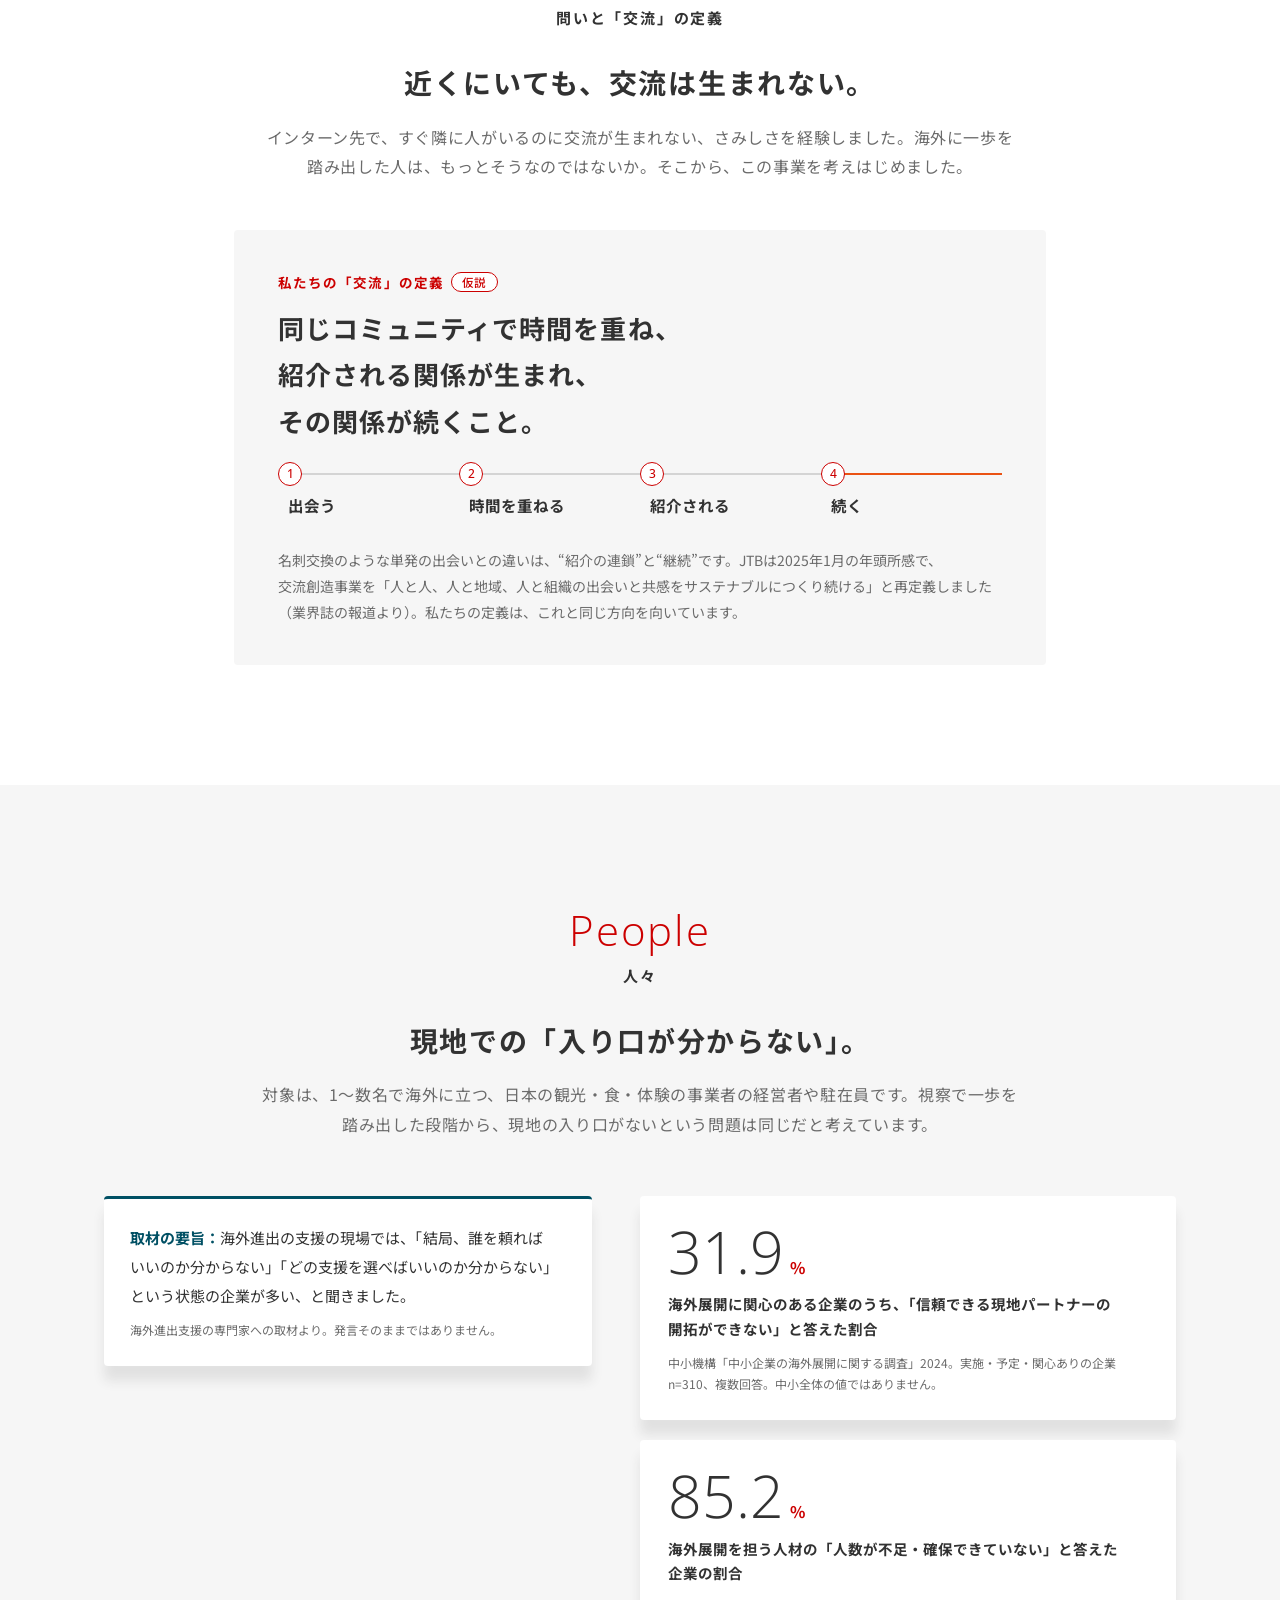
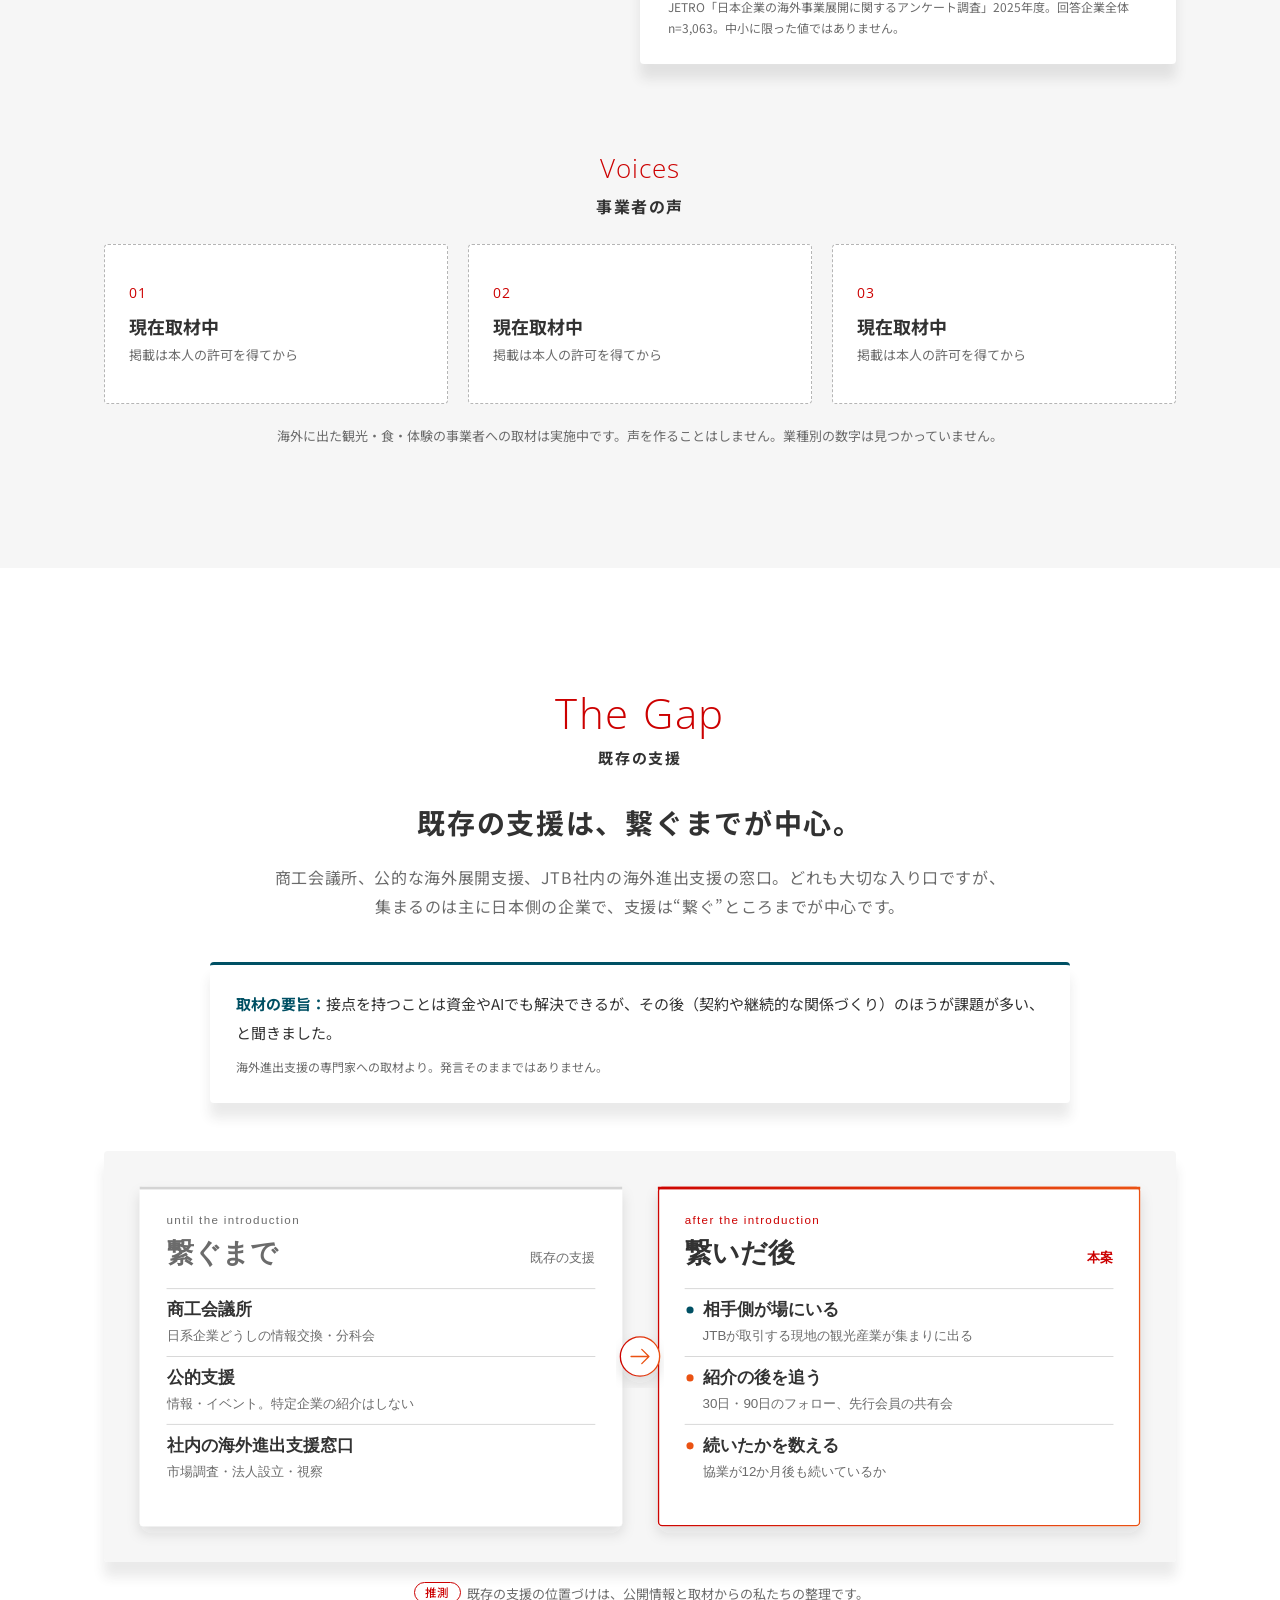
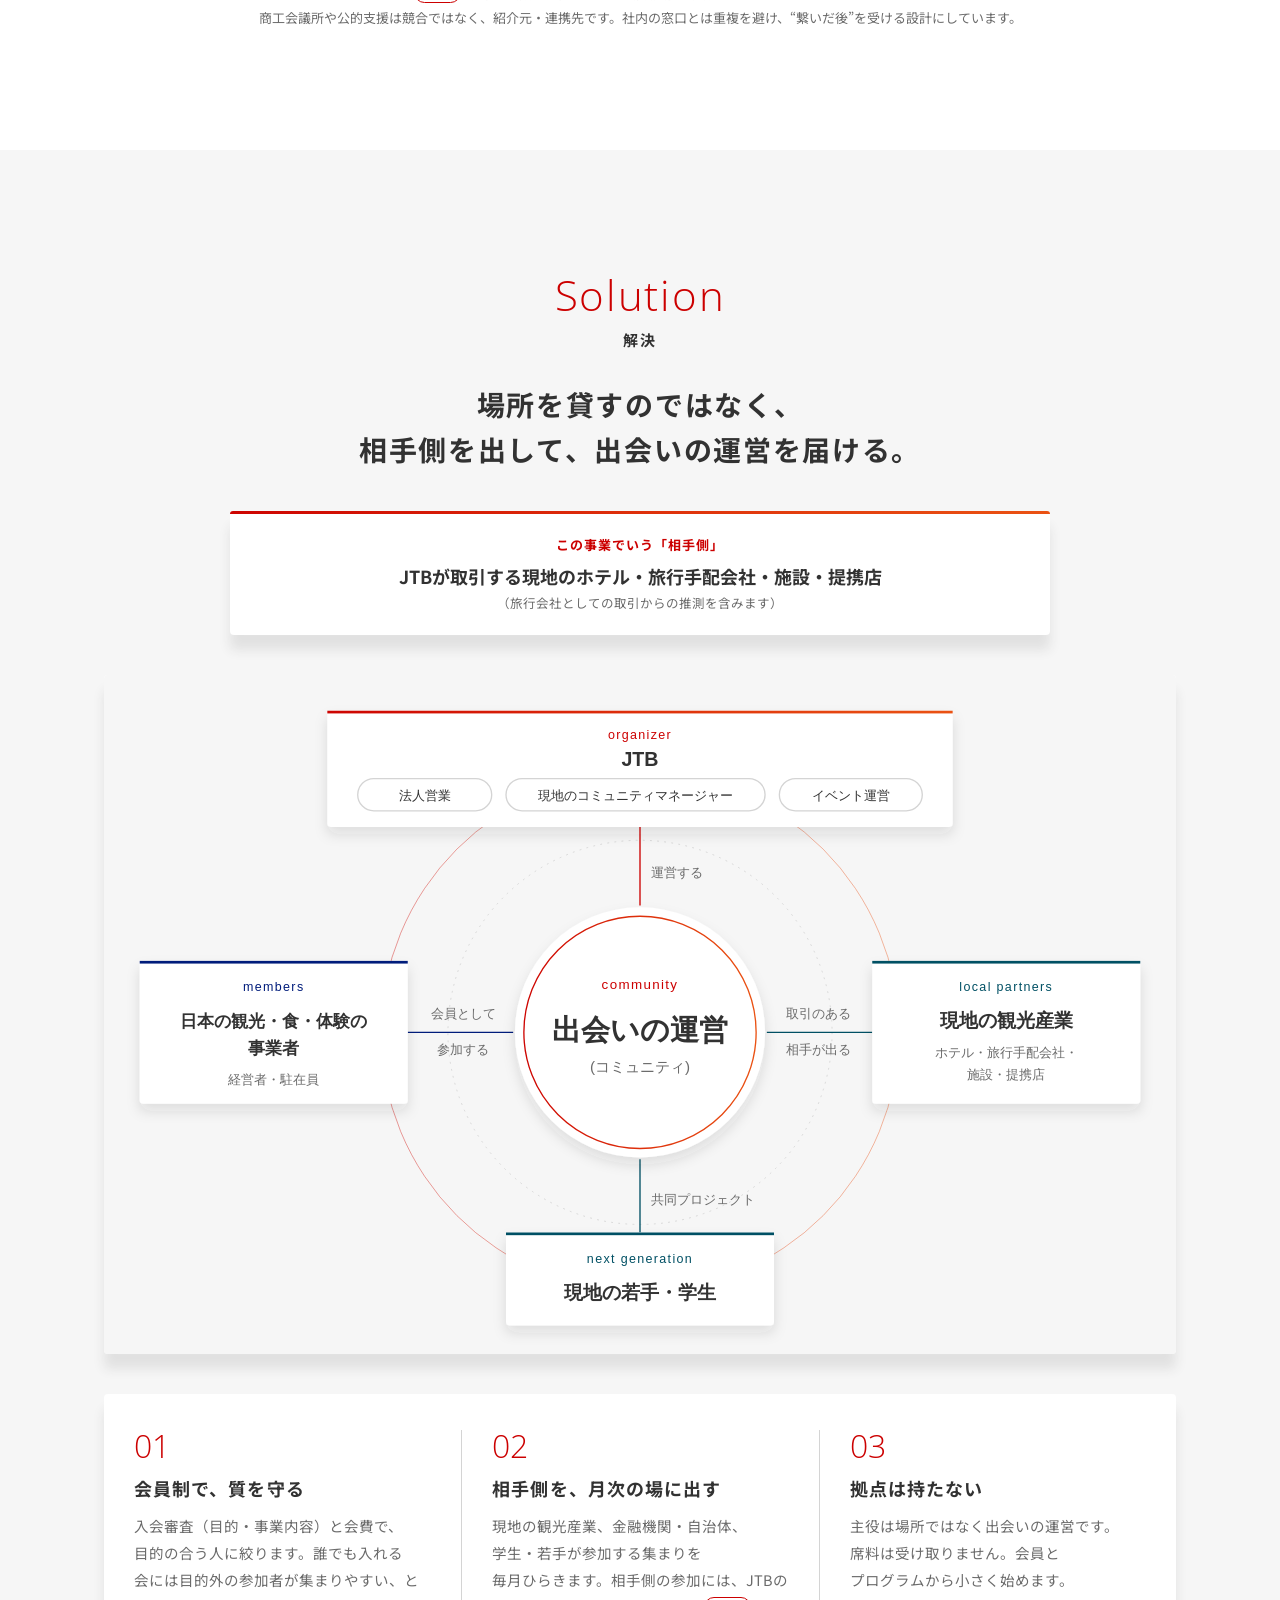
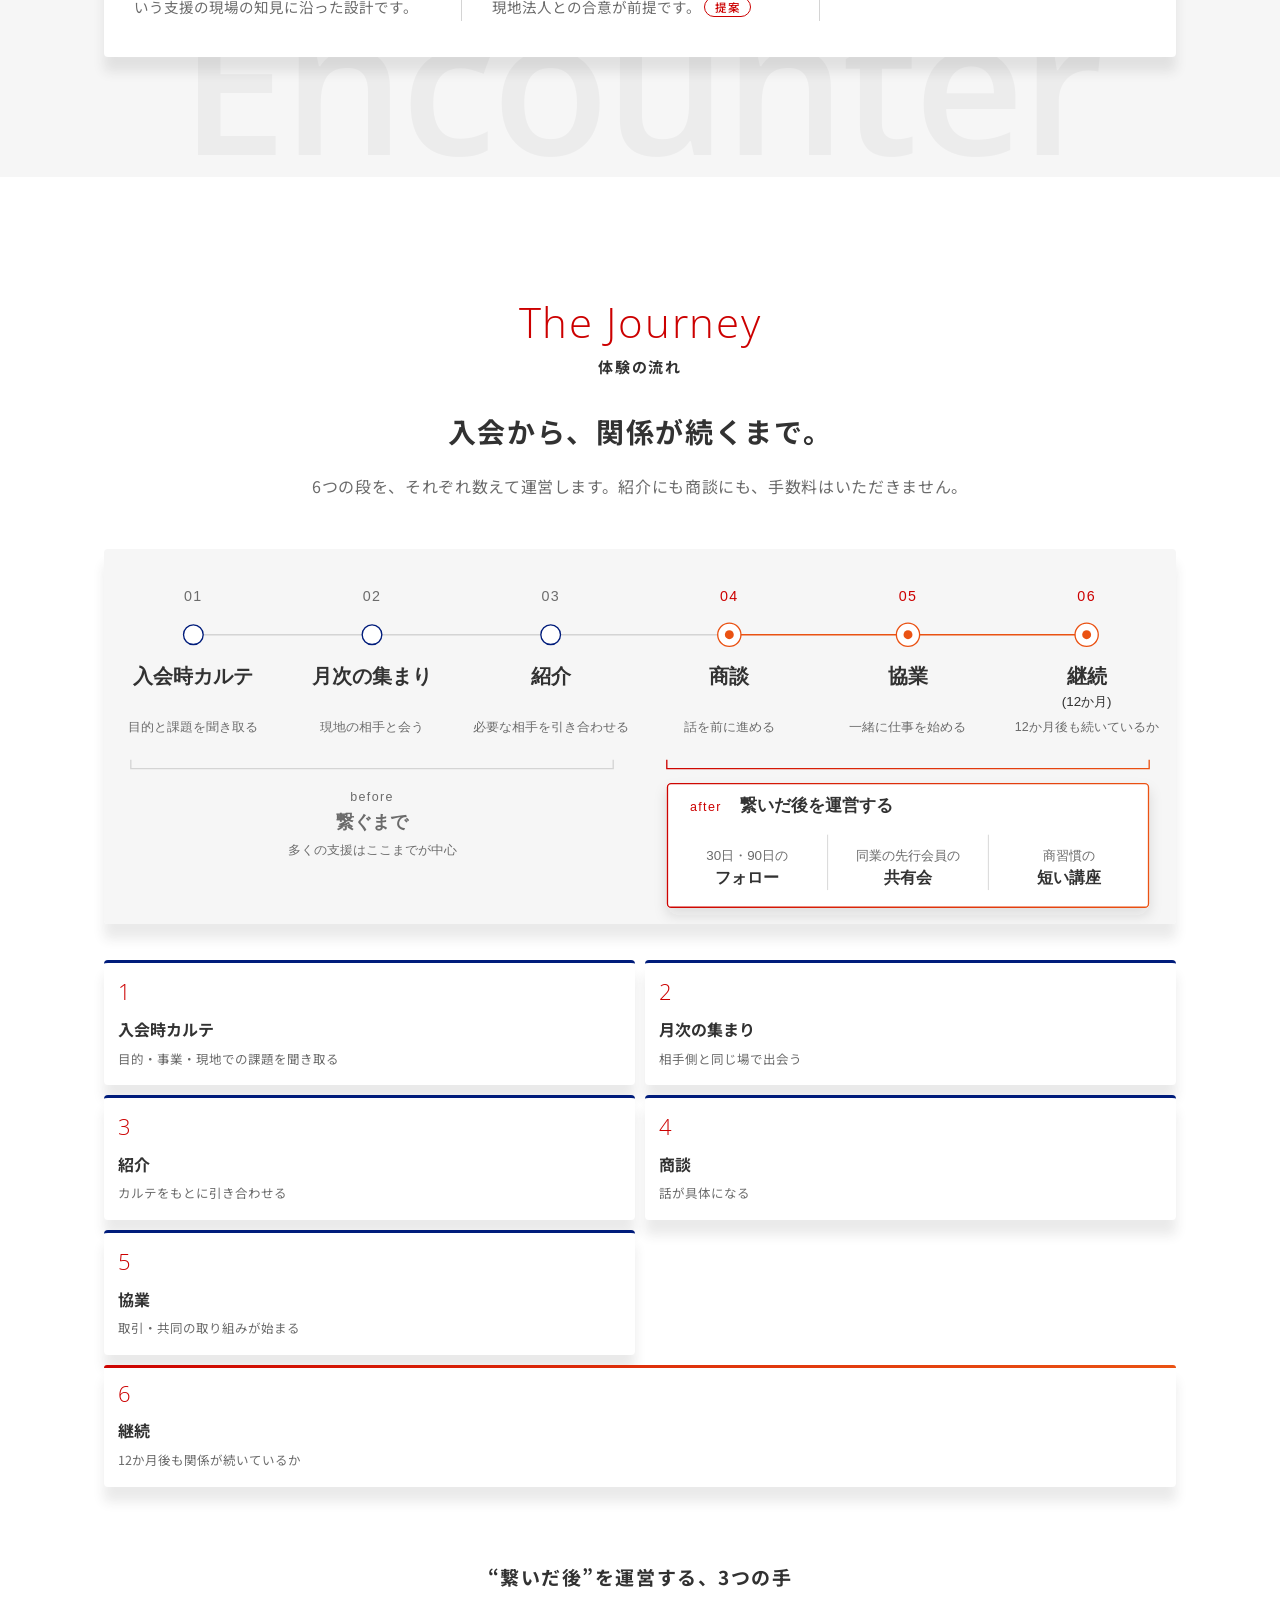
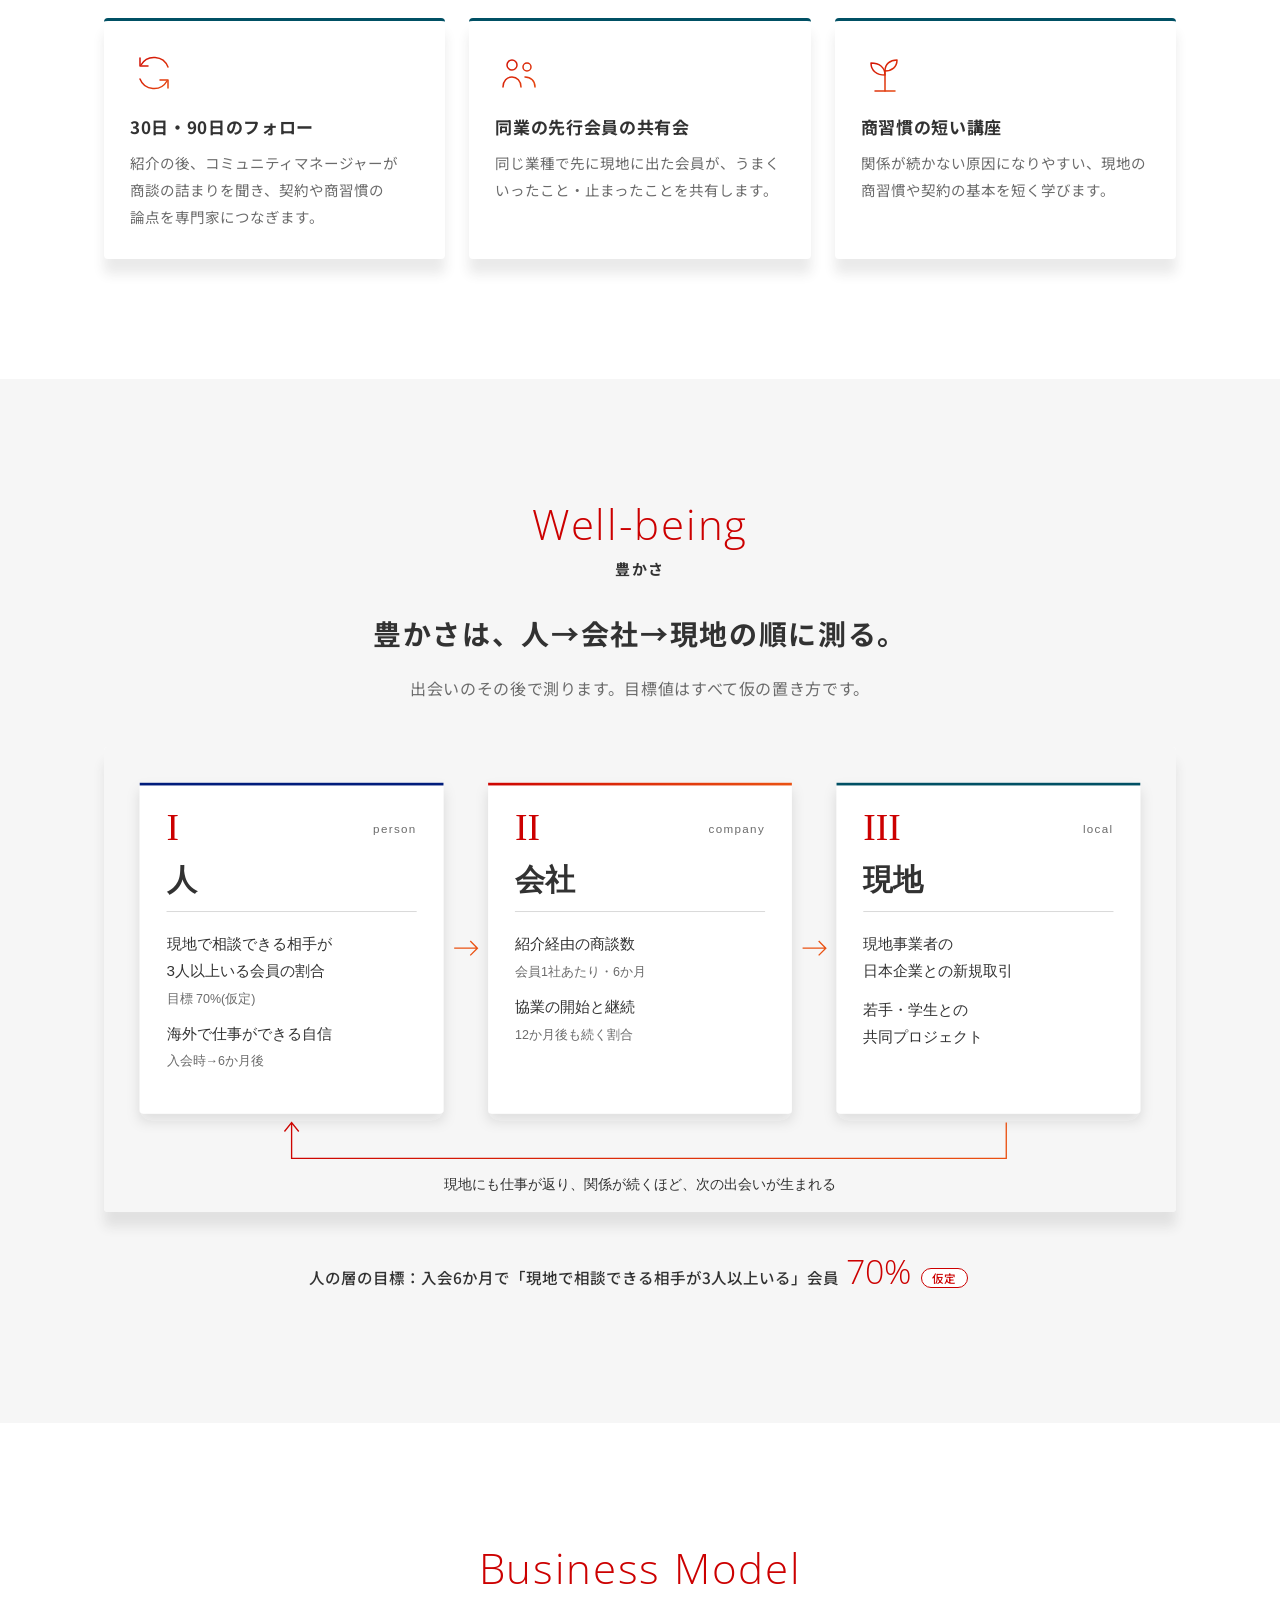
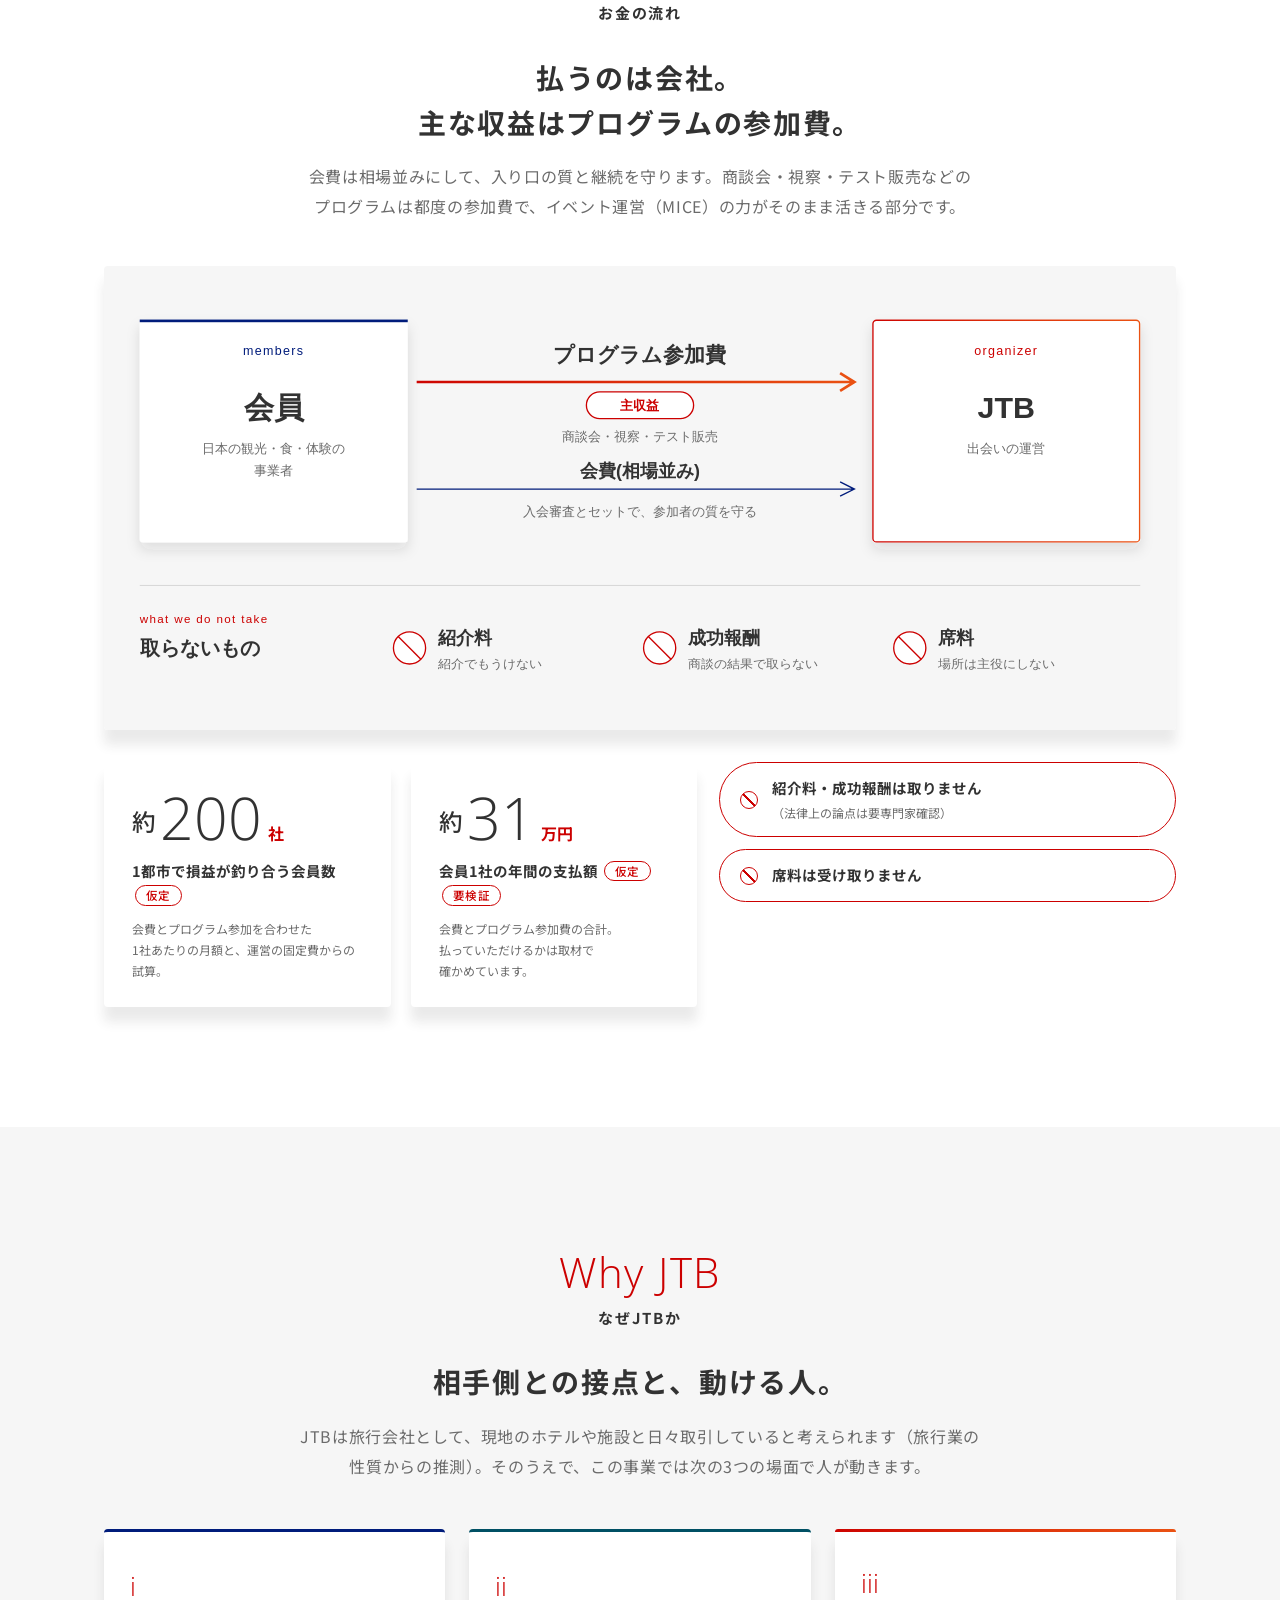
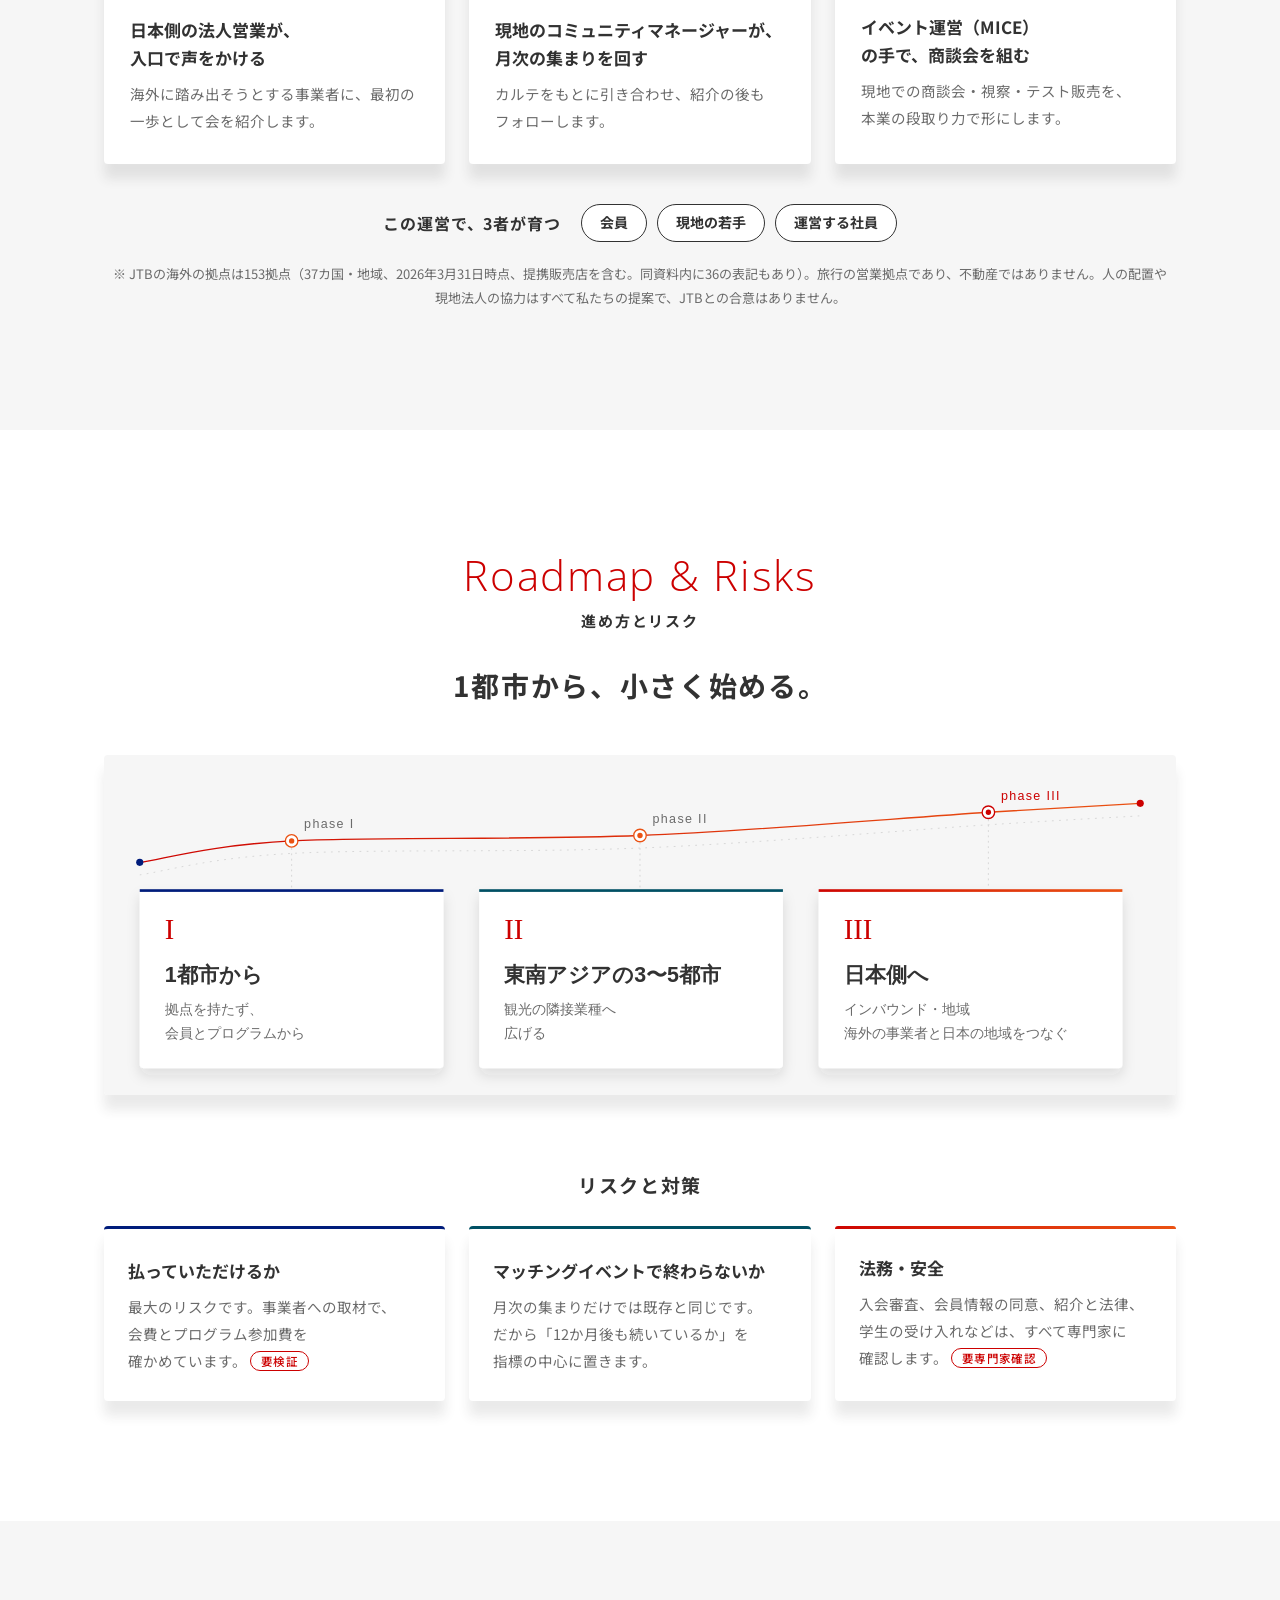
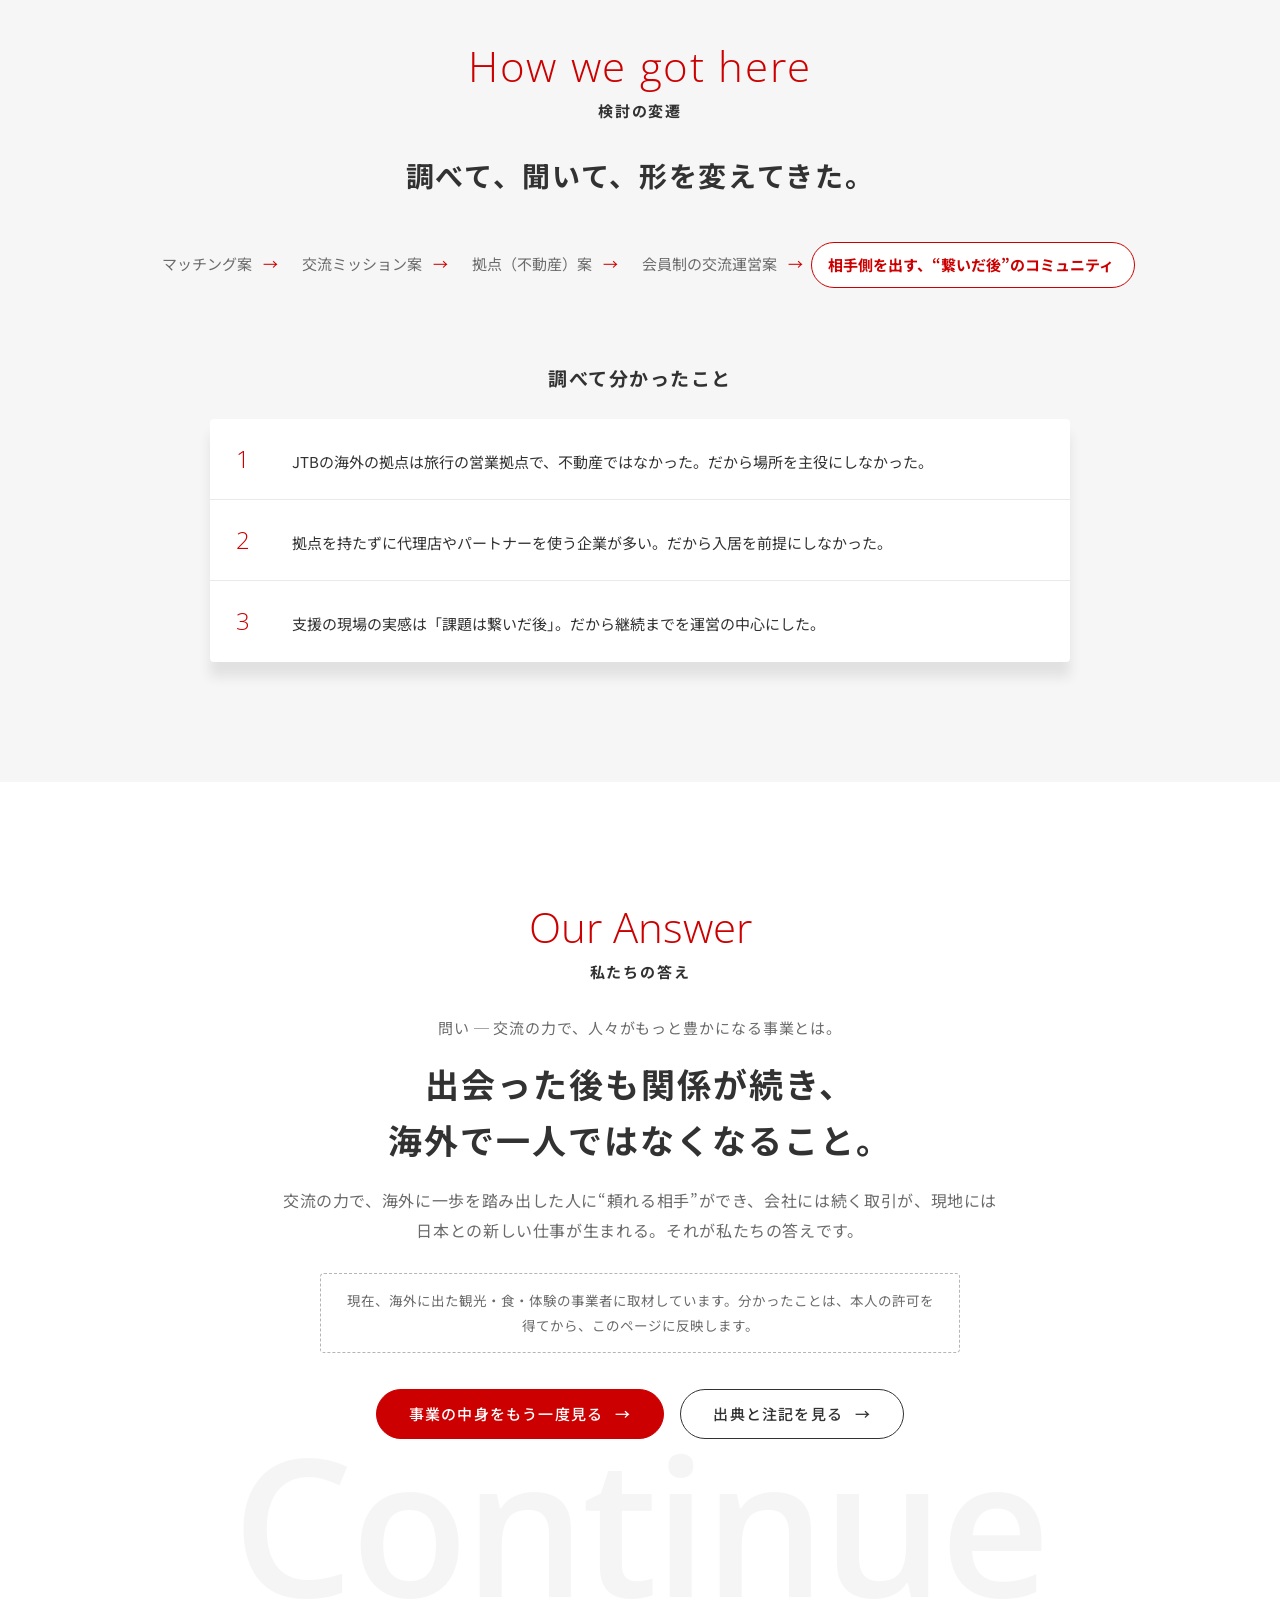
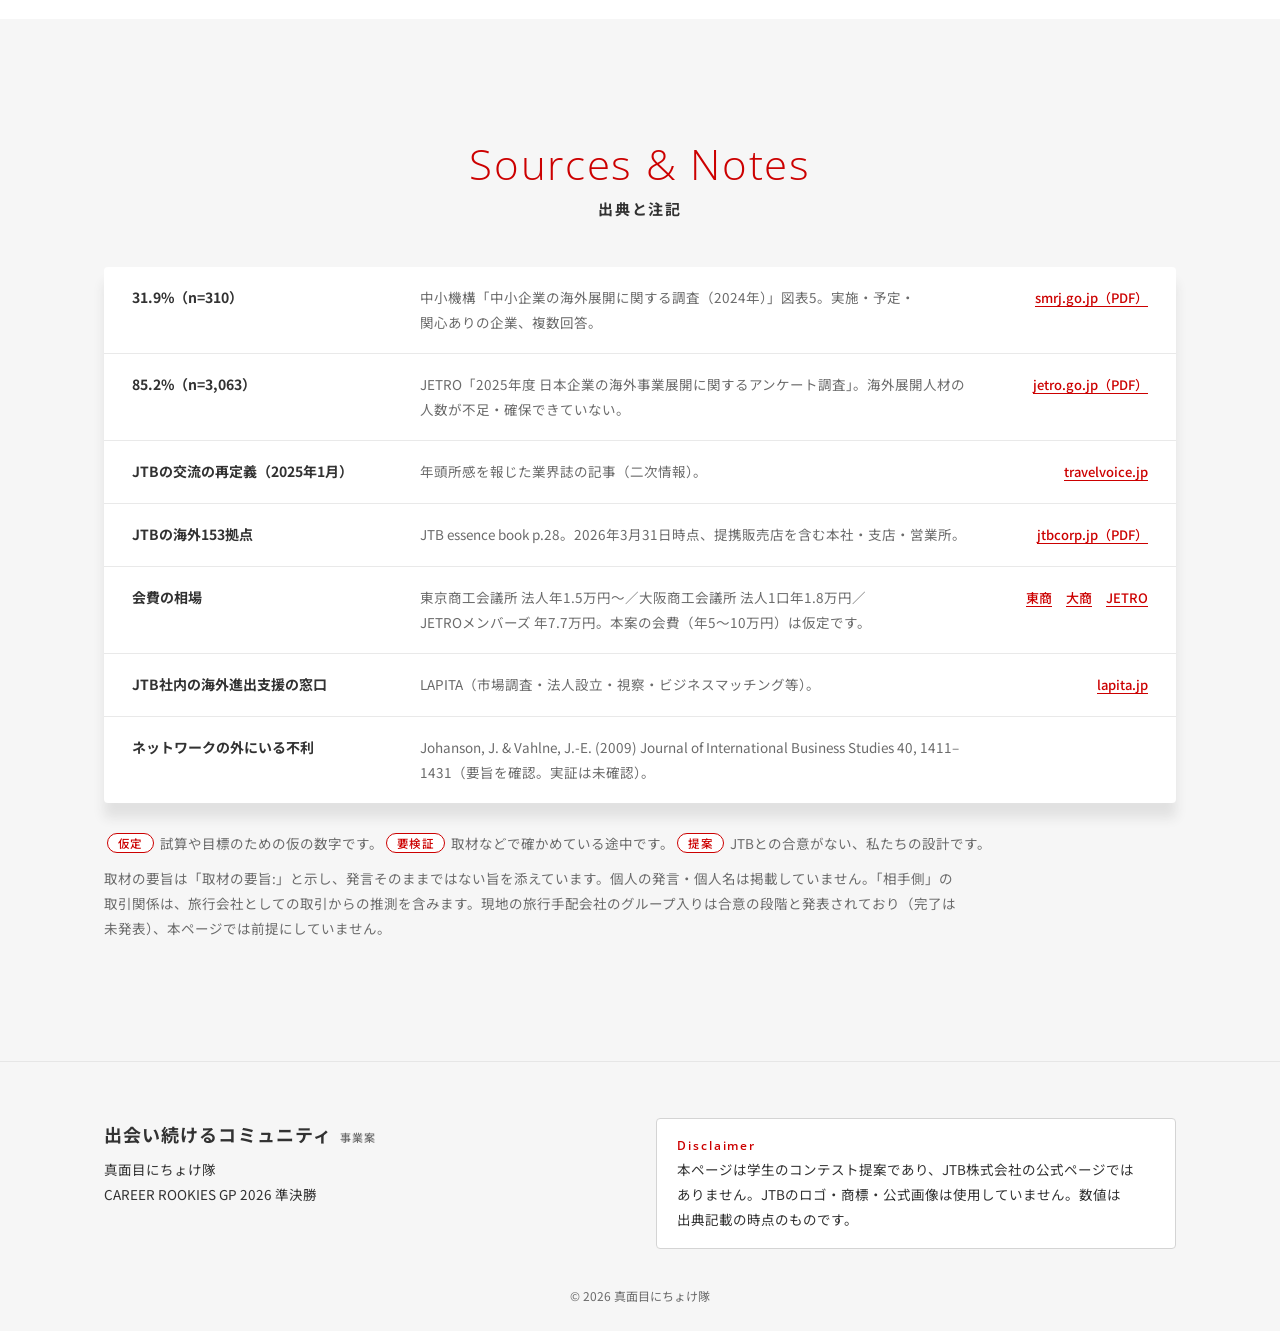
==== commit 90afa7c0: "LP v2をJTBのブランドトーンに寄せる(配色・書体・見出し・図) Co-Authored-By: Claude Opus 5.5 <noreply@anthropic.com>" ====
--- a/docs/v2/index.html
+++ b/docs/v2/index.html
@@ -12,11 +12,11 @@
 <meta property="og:description" content="学生のコンテスト提案（JTB公式ページではありません）。既存の支援は“繋ぐ”までが中心。私たちは“繋いだ後”を運営する。CAREER ROOKIES GP 2026 準決勝 補助資料。">
 <meta property="og:locale" content="ja_JP">
 <meta name="twitter:card" content="summary">
-<meta name="theme-color" content="#1E2A3A">
-<link rel="icon" type="image/svg+xml" href="data:image/svg+xml,%3Csvg xmlns='http://www.w3.org/2000/svg' viewBox='0 0 64 64'%3E%3Crect width='64' height='64' rx='14' fill='%231E2A3A'/%3E%3Cpath d='M22 50V18a10 10 0 0 1 20 0v32' fill='none' stroke='%23F4EFE6' stroke-width='4'/%3E%3Ccircle cx='37' cy='36' r='2.6' fill='%23C8733A'/%3E%3C/svg%3E">
+<meta name="theme-color" content="#ffffff">
+<link rel="icon" type="image/svg+xml" href="data:image/svg+xml,%3Csvg xmlns='http://www.w3.org/2000/svg' viewBox='0 0 64 64'%3E%3Crect width='64' height='64' rx='14' fill='%23f6f6f6'/%3E%3Cpath d='M22 50V18a10 10 0 0 1 20 0v32' fill='none' stroke='%23323232' stroke-width='4'/%3E%3Ccircle cx='37' cy='36' r='3' fill='%23ea5213'/%3E%3C/svg%3E">
 <link rel="preconnect" href="https://fonts.googleapis.com">
 <link rel="preconnect" href="https://fonts.gstatic.com" crossorigin>
-<link href="https://fonts.googleapis.com/css2?family=Cormorant+Garamond:ital,wght@0,500;0,600;1,500&family=Noto+Sans+JP:wght@400;500;700&family=Shippori+Mincho:wght@500;700&display=swap" rel="stylesheet">
+<link href="https://fonts.googleapis.com/css2?family=Noto+Sans+JP:wght@400;500;700&family=Noto+Serif+JP:wght@600&family=Open+Sans:wght@300;400;500;600&display=swap" rel="stylesheet">
 <link rel="stylesheet" href="assets/css/style.css">
 </head>
 <body>
@@ -34,7 +34,7 @@
         <li><a href="#sources">出典</a></li>
       </ul>
     </nav>
-    <a class="btn btn-accent hd-cta" href="#solution"><span class="pc-i">事業の</span><span>中身を見る</span></a>
+    <a class="btn hd-cta" href="#solution"><span class="pc-i">事業の</span><span>中身を見る</span></a>
     <button class="menu" type="button" aria-expanded="false" aria-controls="gnav" aria-label="メニューを開く"><span></span><span></span></button>
   </div>
   <p class="hd-note" role="note">学生のコンテスト提案です。JTB株式会社の公式ページではありません。</p>
@@ -43,15 +43,15 @@
 <main id="main">
 
 <!-- FV -->
-<section class="fv bg-kinari" aria-labelledby="fv-h">
+<section class="fv bg-gray" aria-labelledby="fv-h">
   <div class="wrap fv-grid">
     <div class="fv-copy">
       <p class="eyebrow">CAREER ROOKIES GP 2026 · Semi-final</p>
       <h1 id="fv-h" class="fv-h">海外で一歩を踏み出した<br>日本の観光・食・体験の事業者に、<br>現地の相手と<em>“出会い続け、<br class="sp">関係が続く”</em><br class="pc">コミュニティを。</h1>
       <p class="fv-sub">既存の支援は“繋ぐ”までが中心。<br>私たちは<strong>“繋いだ後”</strong>を運営する。</p>
       <div class="fv-act">
-        <a class="btn btn-accent" href="#solution">事業の中身を見る <span aria-hidden="true">→</span></a>
-        <a class="btn btn-line" href="#origin">問いから読む</a>
+        <a class="btn" href="#solution">事業の中身を見る <span aria-hidden="true">→</span></a>
+        <a class="btn btn-sub" href="#origin">問いから読む <span aria-hidden="true">→</span></a>
       </div>
       <p class="fv-meta">真面目にちょけ隊 ／ CAREER ROOKIES GP 2026 準決勝</p>
       <p class="disc">学生のコンテスト提案です（JTB株式会社の公式ページではありません）。</p>
@@ -63,12 +63,12 @@
 </section>
 
 <!-- Entrance cards -->
-<section class="enter bg-kinari" aria-labelledby="enter-h">
+<section class="enter bg-gray" aria-labelledby="enter-h">
   <div class="wrap">
     <h2 id="enter-h" class="enter-h"><span class="lbl">Where to begin</span>あなたの立場から、読みはじめてください。</h2>
     <ul class="enter-grid">
       <li>
-        <a class="ecard" href="#flow">
+        <a class="ecard role-navy" href="#flow">
           <img src="assets/img/icon-door.svg" alt="" width="56" height="56">
           <span class="ecard-k">For businesses</span>
           <span class="ecard-t">事業者の方へ</span>
@@ -77,7 +77,7 @@
         </a>
       </li>
       <li>
-        <a class="ecard" href="#value">
+        <a class="ecard role-teal" href="#value">
           <img src="assets/img/icon-handshake.svg" alt="" width="56" height="56">
           <span class="ecard-k">For local partners</span>
           <span class="ecard-t">現地の観光産業の方へ</span>
@@ -86,7 +86,7 @@
         </a>
       </li>
       <li>
-        <a class="ecard ecard-dark" href="#solution">
+        <a class="ecard role-warm" href="#solution">
           <img src="assets/img/icon-compass.svg" alt="" width="56" height="56">
           <span class="ecard-k">For JTB</span>
           <span class="ecard-t">事業の中身</span>
@@ -99,10 +99,10 @@
 </section>
 
 <!-- II Origin -->
-<section class="sec bg-ai" id="origin" aria-labelledby="origin-h">
+<section class="sec bg-white" id="origin" aria-labelledby="origin-h">
   <div class="wrap narrow">
-    <p class="no"><span>II</span>Origin &amp; Definition</p>
-    <h2 id="origin-h" class="h2">近くにいても、<br class="sp">交流は生まれない。</h2>
+    <h2 id="origin-h" class="h2"><span class="en">Origin &amp; Definition</span><span class="ja">問いと「交流」の定義</span></h2>
+    <p class="sec-catch">近くにいても、<br class="sp">交流は生まれない。</p>
     <p class="lead">インターン先で、すぐ隣に人がいるのに交流が生まれない、さみしさを経験しました。海外に一歩を踏み出した人は、もっとそうなのではないか。そこから、この事業を考えはじめました。</p>
     <div class="define">
       <p class="define-k">私たちの「交流」の定義 <span class="badge">仮説</span></p>
@@ -116,10 +116,10 @@
 </section>
 
 <!-- III People -->
-<section class="sec bg-paper" id="people" aria-labelledby="people-h">
-  <div class="wrap">
-    <p class="no"><span>III</span>People</p>
-    <h2 id="people-h" class="h2">現地での<br class="sp">「入り口が分からない」。</h2>
+<section class="sec bg-gray" id="people" aria-labelledby="people-h">
+  <div class="wrap">
+    <h2 id="people-h" class="h2"><span class="en">People</span><span class="ja">人々</span></h2>
+    <p class="sec-catch">現地での<br class="sp">「入り口が分からない」。</p>
     <p class="lead">対象は、1〜数名で海外に立つ、日本の観光・食・体験の事業者の経営者や駐在員です。視察で一歩を踏み出した段階から、現地の入り口がないという問題は同じだと考えています。</p>
     <div class="people-grid">
       <div class="quotes">
@@ -151,10 +151,10 @@
 </section>
 
 <!-- IV Gap -->
-<section class="sec bg-sand" id="gap" aria-labelledby="gap-h">
-  <div class="wrap">
-    <p class="no"><span>IV</span>The Gap</p>
-    <h2 id="gap-h" class="h2">既存の支援は、<br class="sp">繋ぐまでが中心。</h2>
+<section class="sec bg-white" id="gap" aria-labelledby="gap-h">
+  <div class="wrap">
+    <h2 id="gap-h" class="h2"><span class="en">The Gap</span><span class="ja">既存の支援</span></h2>
+    <p class="sec-catch">既存の支援は、<br class="sp">繋ぐまでが中心。</p>
     <p class="lead">商工会議所、公的な海外展開支援、JTB社内の海外進出支援の窓口。どれも大切な入り口ですが、集まるのは主に日本側の企業で、支援は“繋ぐ”ところまでが中心です。</p>
     <p class="gist gist-wide"><span class="gist-k">取材の要旨：</span>接点を持つことは資金やAIでも解決できるが、その後（契約や継続的な関係づくり）のほうが課題が多い、と聞きました。<small>海外進出支援の専門家への取材より。発言そのままではありません。</small></p>
     <figure class="fig only-pc">
@@ -177,10 +177,11 @@
 </section>
 
 <!-- V Solution -->
-<section class="sec bg-kaki" id="solution" aria-labelledby="sol-h">
-  <div class="wrap">
-    <p class="no"><span>V</span>Solution</p>
-    <h2 id="sol-h" class="h2">場所を貸すのではなく、<br>相手側を出して、<br class="sp">出会いの運営を届ける。</h2>
+<section class="sec bg-gray sec-giant" id="solution" aria-labelledby="sol-h">
+  <p class="giant" aria-hidden="true">Encounter</p>
+  <div class="wrap">
+    <h2 id="sol-h" class="h2"><span class="en">Solution</span><span class="ja">解決</span></h2>
+    <p class="sec-catch">場所を貸すのではなく、<br>相手側を出して、<br class="sp">出会いの運営を届ける。</p>
     <div class="defbox">
       <p class="defbox-k">この事業でいう「相手側」</p>
       <p class="defbox-t">JTBが取引する現地のホテル・旅行手配会社・施設・提携店<small>（旅行会社としての取引からの推測を含みます）</small></p>
@@ -199,10 +200,10 @@
 </section>
 
 <!-- VI Flow -->
-<section class="sec bg-kinari" id="flow" aria-labelledby="flow-h">
-  <div class="wrap">
-    <p class="no"><span>VI</span>The Journey</p>
-    <h2 id="flow-h" class="h2">入会から、関係が続くまで。</h2>
+<section class="sec bg-white" id="flow" aria-labelledby="flow-h">
+  <div class="wrap">
+    <h2 id="flow-h" class="h2"><span class="en">The Journey</span><span class="ja">体験の流れ</span></h2>
+    <p class="sec-catch">入会から、関係が続くまで。</p>
     <p class="lead">6つの段を、それぞれ数えて運営します。紹介にも商談にも、手数料はいただきません。</p>
     <figure class="fig only-pc">
       <img src="assets/img/flow.svg" alt="体験の流れ。入会時カルテ、月次の集まり、紹介、商談、協業、継続（12か月）の6段。" width="1200" height="420" loading="lazy">
@@ -225,32 +226,32 @@
 </section>
 
 <!-- VII Value -->
-<section class="sec bg-ai" id="value" aria-labelledby="value-h">
-  <div class="wrap">
-    <p class="no"><span>VII</span>Well-being</p>
-    <h2 id="value-h" class="h2">豊かさは、<br class="sp">人→会社→現地の順に測る。</h2>
+<section class="sec bg-gray" id="value" aria-labelledby="value-h">
+  <div class="wrap">
+    <h2 id="value-h" class="h2"><span class="en">Well-being</span><span class="ja">豊かさ</span></h2>
+    <p class="sec-catch">豊かさは、<br class="sp">人→会社→現地の順に測る。</p>
     <p class="lead">出会いのその後で測ります。目標値はすべて仮の置き方です。</p>
     <div class="value-grid">
       <figure class="fig fig-layers only-pc">
         <img src="assets/img/layers.svg" alt="豊かさの3層。人（頼れる相手ができる）、会社（続く取引）、現地（日本との新しい仕事）。現地から人へ戻る循環の矢印。" width="1200" height="520" loading="lazy">
       </figure>
-      <p class="layer-emph only-pc-b">人の層の目標：入会6か月で「現地で相談できる相手が3人以上いる」会員 <b>70%</b> <span class="badge badge-d">仮定</span></p>
+      <p class="layer-emph only-pc-b">人の層の目標：入会6か月で「現地で相談できる相手が3人以上いる」会員 <b>70%</b> <span class="badge">仮定</span></p>
       <ul class="layers only-sp">
         <li>
           <p class="layer-k">Human ／ 人</p>
           <h3>現地で、頼れる相手ができる</h3>
-          <p class="big">70<span>%</span> <span class="badge badge-d">仮定</span></p>
+          <p class="big">70<span>%</span> <span class="badge">仮定</span></p>
           <p>入会6か月で「現地で相談できる相手が3人以上いる」会員の割合。あわせて「海外で仕事ができる自信」を入会時と6か月後で比べます。</p>
         </li>
         <li>
           <p class="layer-k">Company ／ 会社</p>
           <h3>紹介から商談、協業、そして継続へ</h3>
-          <p>紹介経由の商談の数と、協業が始まった後に12か月続いているかを見ます。<span class="badge badge-d">仮定</span></p>
+          <p>紹介経由の商談の数と、協業が始まった後に12か月続いているかを見ます。<span class="badge">仮定</span></p>
         </li>
         <li>
           <p class="layer-k">Local ／ 現地</p>
           <h3>日本との新しい仕事と学び</h3>
-          <p>現地の事業者に生まれた日本企業との新しい取引と、現地の若手・学生との共同プロジェクトを数えます。<span class="badge badge-d">仮定</span></p>
+          <p>現地の事業者に生まれた日本企業との新しい取引と、現地の若手・学生との共同プロジェクトを数えます。<span class="badge">仮定</span></p>
         </li>
       </ul>
     </div>
@@ -258,10 +259,10 @@
 </section>
 
 <!-- VIII Model -->
-<section class="sec bg-paper" id="model" aria-labelledby="model-h">
-  <div class="wrap">
-    <p class="no"><span>VIII</span>Business Model</p>
-    <h2 id="model-h" class="h2">払うのは会社。<br>主な収益はプログラムの参加費。</h2>
+<section class="sec bg-white" id="model" aria-labelledby="model-h">
+  <div class="wrap">
+    <h2 id="model-h" class="h2"><span class="en">Business Model</span><span class="ja">お金の流れ</span></h2>
+    <p class="sec-catch">払うのは会社。<br>主な収益はプログラムの参加費。</p>
     <p class="lead">会費は相場並みにして、入り口の質と継続を守ります。商談会・視察・テスト販売などのプログラムは都度の参加費で、イベント運営（MICE）の力がそのまま活きる部分です。</p>
     <div class="model-grid">
       <figure class="fig only-pc">
@@ -294,10 +295,10 @@
 </section>
 
 <!-- IX Why JTB -->
-<section class="sec bg-sand" id="why" aria-labelledby="why-h">
-  <div class="wrap">
-    <p class="no"><span>IX</span>Why JTB</p>
-    <h2 id="why-h" class="h2">相手側との接点と、<br class="sp">動ける人。</h2>
+<section class="sec bg-gray" id="why" aria-labelledby="why-h">
+  <div class="wrap">
+    <h2 id="why-h" class="h2"><span class="en">Why JTB</span><span class="ja">なぜJTBか</span></h2>
+    <p class="sec-catch">相手側との接点と、<br class="sp">動ける人。</p>
     <p class="lead">JTBは旅行会社として、現地のホテルや施設と日々取引していると考えられます（旅行業の性質からの推測）。そのうえで、この事業では次の3つの場面で人が動きます。</p>
     <ol class="scenes">
       <li><span class="scene-n">i</span><h3>日本側の法人営業が、入口で声をかける</h3><p>海外に踏み出そうとする事業者に、最初の一歩として会を紹介します。</p></li>
@@ -313,10 +314,10 @@
 </section>
 
 <!-- X Roadmap -->
-<section class="sec bg-kinari" id="roadmap" aria-labelledby="road-h">
-  <div class="wrap">
-    <p class="no"><span>X</span>Roadmap &amp; Risks</p>
-    <h2 id="road-h" class="h2">1都市から、小さく始める。</h2>
+<section class="sec bg-white" id="roadmap" aria-labelledby="road-h">
+  <div class="wrap">
+    <h2 id="road-h" class="h2"><span class="en">Roadmap &amp; Risks</span><span class="ja">進め方とリスク</span></h2>
+    <p class="sec-catch">1都市から、小さく始める。</p>
     <figure class="fig only-pc">
       <img src="assets/img/roadmap.svg" alt="ロードマップ。Phase1は1都市で会員とプログラムから（拠点は持たない）。Phase2はASEANの3〜5都市と観光の隣接業種。Phase3は日本側（インバウンド・地域）。" width="1200" height="380" loading="lazy">
     </figure>
@@ -335,10 +336,10 @@
 </section>
 
 <!-- XI History -->
-<section class="sec bg-paper" id="history" aria-labelledby="hist-h">
-  <div class="wrap">
-    <p class="no"><span>XI</span>How we got here</p>
-    <h2 id="hist-h" class="h2">調べて、聞いて、<br class="sp">形を変えてきた。</h2>
+<section class="sec bg-gray" id="history" aria-labelledby="hist-h">
+  <div class="wrap">
+    <h2 id="hist-h" class="h2"><span class="en">How we got here</span><span class="ja">検討の変遷</span></h2>
+    <p class="sec-catch">調べて、聞いて、<br class="sp">形を変えてきた。</p>
     <ol class="tl">
       <li>マッチング案</li><li>交流ミッション案</li><li>拠点（不動産）案</li><li>会員制の交流運営案</li><li class="now">相手側を出す、“繋いだ後”のコミュニティ</li>
     </ol>
@@ -352,22 +353,22 @@
 </section>
 
 <!-- XII Answer -->
-<section class="sec bg-ai answer" id="answer" aria-labelledby="ans-h">
+<section class="sec bg-white sec-giant answer" id="answer" aria-labelledby="ans-h">
+  <p class="giant" aria-hidden="true">Continue</p>
   <div class="wrap narrow">
-    <p class="no"><span>XII</span>Our Answer</p>
+    <p class="ans-label"><span class="en">Our Answer</span><span class="ja">私たちの答え</span></p>
     <p class="ask">問い ─ 交流の力で、人々がもっと豊かになる事業とは。</p>
     <h2 id="ans-h" class="ans">出会った後も関係が続き、<br>海外で一人ではなくなること。</h2>
     <p class="lead">交流の力で、海外に一歩を踏み出した人に“頼れる相手”ができ、会社には続く取引が、現地には日本との新しい仕事が生まれる。それが私たちの答えです。</p>
     <p class="now-note">現在、海外に出た観光・食・体験の事業者に取材しています。分かったことは、本人の許可を得てから、このページに反映します。</p>
-    <a class="btn btn-accent" href="#solution">事業の中身をもう一度見る</a>
+    <div class="btn-row-c"><a class="btn btn-fill" href="#solution">事業の中身をもう一度見る <span aria-hidden="true">→</span></a><a class="btn btn-sub" href="#sources">出典と注記を見る <span aria-hidden="true">→</span></a></div>
   </div>
 </section>
 
 <!-- XIII Sources -->
-<section class="sec bg-kinari" id="sources" aria-labelledby="src-h">
-  <div class="wrap">
-    <p class="no"><span>XIII</span>Sources &amp; Notes</p>
-    <h2 id="src-h" class="h2">出典と注記</h2>
+<section class="sec bg-gray" id="sources" aria-labelledby="src-h">
+  <div class="wrap">
+    <h2 id="src-h" class="h2"><span class="en">Sources &amp; Notes</span><span class="ja">出典と注記</span></h2>
     <ul class="srcs">
       <li><b>31.9%（n=310）</b><span>中小機構「中小企業の海外展開に関する調査（2024年）」図表5。実施・予定・関心ありの企業、複数回答。</span><a href="https://www.smrj.go.jp/research_case/questionnaire/fbrion0000002pjw-att/kaigaitenkai_202403_1_point_C1.pdf" target="_blank" rel="noopener noreferrer">smrj.go.jp（PDF）</a></li>
       <li><b>85.2%（n=3,063）</b><span>JETRO「2025年度 日本企業の海外事業展開に関するアンケート調査」。海外展開人材の人数が不足・確保できていない。</span><a href="https://www.jetro.go.jp/ext_images/_Reports/01/23f5d9f6472b5c0d/20250042.pdf" target="_blank" rel="noopener noreferrer">jetro.go.jp（PDF）</a></li>
--- a/docs/v2/assets/css/style.css
+++ b/docs/v2/assets/css/style.css
@@ -1,249 +1,280 @@
+/* LP v2 — JTBのトーンに寄せた版(reference-sites/jtb/00-jtb-design-guide.md) */
 :root{
-  --kinari:#F4EFE6; --paper:#FBF8F2; --sand:#E9E0D0; --kaki-l:#F2E1D0;
-  --ai:#1E2A3A; --ai-2:#2A3A4F; --ink:#1E2A3A; --muted:#55606E;
-  --kaki:#C8733A; --kaki-d:#A3521C; --kaki-on-ai:#EBAA78;
-  --line:rgba(30,42,58,.16); --line-ai:rgba(244,239,230,.22);
-  --serif:'Shippori Mincho','Noto Serif JP','Hiragino Mincho ProN','Yu Mincho',serif;
-  --sans:'Noto Sans JP','Hiragino Kaku Gothic ProN',Meiryo,sans-serif;
-  --en:'Cormorant Garamond','Times New Roman',serif;
-  --hh:68px; --note:28px;
+  --red:#cc0000; --red-dark:#aa0000;
+  --grad-warm:linear-gradient(90deg,#cd0401 0%,#de300b 50%,#ea5213 100%);
+  --orange:#ea5213;
+  --text:#323232; --text-sub:#6b6b6b;
+  --bg:#f6f6f6; --panel:#ffffff; --line:#d4d4d4; --line-soft:#e9e9e9;
+  --teal:#005064; --navy:#001c7b;
+  --shadow:0 15px 12px rgba(50,50,50,.10);
+  --en:'Open Sans','Noto Sans JP',sans-serif;
+  --jp:'Noto Sans JP','Hiragino Kaku Gothic ProN',Meiryo,sans-serif;
+  --serif:'Noto Serif JP','Hiragino Mincho ProN','Yu Mincho',serif;
+  --hh:72px; --note:30px;
 }
 *,*::before,*::after{box-sizing:border-box}
 html{scroll-behavior:smooth;scroll-padding-top:calc(var(--hh) + var(--note) + 8px)}
-body{margin:0;background:var(--kinari);color:var(--ink);font-family:var(--sans);font-size:16px;line-height:1.95;-webkit-font-smoothing:antialiased;word-break:auto-phrase;overflow-wrap:anywhere}
+body{margin:0;background:var(--panel);color:var(--text);font-family:var(--jp);font-size:16px;line-height:1.85;-webkit-font-smoothing:antialiased;word-break:auto-phrase;overflow-wrap:anywhere}
 img{display:block;max-width:100%;height:auto}
 ul,ol{margin:0;padding:0;list-style:none}
 h1,h2,h3,h4,p,figure,blockquote{margin:0}
 h1,h2,h3,h4{text-wrap:balance}
 a{color:inherit}
-:focus-visible{outline:3px solid var(--kaki);outline-offset:3px;border-radius:2px}
+:focus-visible{outline:3px solid var(--orange);outline-offset:3px}
 .sr-only{position:absolute;width:1px;height:1px;overflow:hidden;clip:rect(0 0 0 0);white-space:nowrap}
-.skip{position:absolute;left:8px;top:-60px;z-index:300;background:var(--ai);color:var(--kinari);padding:8px 14px}
+.skip{position:absolute;left:8px;top:-60px;z-index:300;background:var(--text);color:#fff;padding:8px 14px}
 .skip:focus{top:8px}
-.wrap{max-width:1160px;margin:0 auto;padding:0 32px}
+.wrap{max-width:1120px;margin:0 auto;padding:0 24px}
 .narrow{max-width:860px}
 .sp{display:none}
-
-/* backgrounds */
-.bg-kinari{background:var(--kinari)} .bg-paper{background:var(--paper)} .bg-sand{background:var(--sand)} .bg-kaki{background:var(--kaki-l)}
-.bg-ai{background:var(--ai);color:var(--kinari)}
-
-/* header */
-.hd{position:fixed;inset:0 0 auto;z-index:100;background:rgba(244,239,230,.96);backdrop-filter:saturate(1.2) blur(6px);border-bottom:1px solid var(--line)}
-.hd-in{max-width:1280px;margin:0 auto;height:var(--hh);padding:0 32px;display:flex;align-items:center;gap:28px}
-.brand{display:flex;align-items:center;gap:12px;text-decoration:none;font-family:var(--serif);font-weight:700;font-size:18px;letter-spacing:.04em;margin-right:auto;white-space:nowrap}
-.brand small{font-family:var(--sans);font-weight:500;font-size:11px;color:var(--muted);margin-left:8px;letter-spacing:.1em}
-.brand-mark{width:20px;height:28px;border:2px solid var(--ai);border-bottom:0;border-radius:10px 10px 0 0;position:relative}
-.brand-mark::after{content:"";position:absolute;right:3px;top:13px;width:4px;height:4px;border-radius:50%;background:var(--kaki)}
-.gnav ul{display:flex;gap:26px}
-.gnav a{text-decoration:none;font-size:14px;letter-spacing:.08em;padding:6px 0;border-bottom:1px solid transparent}
-.gnav a:hover{border-color:var(--kaki)}
-.hd-note{background:var(--ai);color:var(--kinari);font-size:12px;text-align:center;line-height:var(--note);height:var(--note);letter-spacing:.04em;overflow:hidden;white-space:nowrap;text-overflow:ellipsis;padding:0 12px}
+.only-sp,.money-sp,ul.layers.only-sp{display:none}
+
+.bg-gray{background:var(--bg)}
+.bg-white{background:var(--panel)}
+
+/* header(白地。赤い面は作らない) */
+.hd{position:fixed;inset:0 0 auto;z-index:100;background:rgba(255,255,255,.97);border-bottom:1px solid #ececec}
+.hd-in{max-width:1280px;margin:0 auto;height:var(--hh);padding:0 28px;display:flex;align-items:center;gap:28px}
+.brand{display:flex;align-items:center;gap:10px;text-decoration:none;font-weight:700;font-size:17px;letter-spacing:.06em;margin-right:auto;white-space:nowrap}
+.brand small{font-weight:500;font-size:11px;color:var(--text-sub);margin-left:8px;letter-spacing:.1em;border:1px solid var(--line);border-radius:50px;padding:0 8px}
+.brand-mark{width:18px;height:26px;border:2px solid var(--text);border-bottom:0;border-radius:9px 9px 0 0;position:relative}
+.brand-mark::after{content:"";position:absolute;right:2px;top:12px;width:4px;height:4px;border-radius:50%;background:var(--orange)}
+.gnav ul{display:flex;gap:24px}
+.gnav a{text-decoration:none;font-size:14px;letter-spacing:.06em;padding:6px 0;border-bottom:2px solid transparent}
+.gnav a:hover{color:var(--red);border-color:var(--red)}
+.hd-note{background:var(--bg);color:var(--text);font-size:12.5px;text-align:center;line-height:var(--note);height:var(--note);letter-spacing:.04em;border-top:1px solid #ececec;overflow:hidden;white-space:nowrap;text-overflow:ellipsis;padding:0 12px}
 .menu{display:none}
 
-/* buttons */
-.btn{display:inline-flex;align-items:center;justify-content:center;gap:10px;min-height:48px;padding:12px 26px;border-radius:999px;font-weight:700;font-size:15px;letter-spacing:.06em;text-decoration:none;border:1.5px solid transparent;transition:background .2s,color .2s}
-.btn-accent{background:var(--kaki-d);color:#fff}
-.btn-accent:hover{background:#8A4314}
-.btn-line{border-color:var(--ai);color:var(--ai)}
-.btn-line:hover{background:var(--ai);color:var(--kinari)}
-.hd-cta{min-height:42px;padding:8px 20px;font-size:14px}
-
-/* labels */
-.eyebrow,.lbl,.no,.layer-k,.ph-k,.ecard-k{font-family:var(--en);font-style:italic;font-weight:500;letter-spacing:.06em}
-.eyebrow{font-size:17px;color:var(--kaki-d)}
-.badge{display:inline-block;font-family:var(--sans);font-style:normal;font-size:11.5px;font-weight:700;line-height:1.6;padding:0 8px;margin:0 3px;border-radius:3px;background:#FFF;color:var(--kaki-d);border:1px solid var(--kaki-d);vertical-align:.1em;letter-spacing:.04em;white-space:nowrap}
-.bg-ai .badge,.badge-d{background:transparent;color:var(--kaki-on-ai);border-color:var(--kaki-on-ai)}
-.fine{font-size:13px;color:var(--muted);line-height:1.85;margin-top:22px}
-.bg-ai .fine{color:#C9CED6}
-.src{font-size:12px;color:var(--muted);line-height:1.75;margin-top:10px}
+/* buttons(白地+赤枠ピル。最終CTAだけ赤塗り) */
+.btn{display:inline-flex;align-items:center;justify-content:center;gap:12px;min-height:50px;padding:10px 32px;border-radius:50px;border:1.5px solid var(--red);background:#fff;color:var(--red);font-weight:500;font-size:15px;letter-spacing:.08em;text-decoration:none;transition:background .2s,color .2s;white-space:nowrap}
+.btn:hover{background:var(--red);color:#fff}
+.btn-sub{border-color:var(--text);color:var(--text)}
+.btn-sub:hover{background:var(--text);color:#fff}
+.btn-fill{background:var(--red);color:#fff}
+.btn-fill:hover{background:var(--red-dark);border-color:var(--red-dark)}
+.hd-cta{min-height:42px;padding:6px 22px;font-size:13.5px;gap:0}
+.btn-row-c{display:flex;justify-content:center;gap:16px;flex-wrap:wrap}
+
+/* badges */
+.badge{display:inline-block;font-size:11.5px;font-weight:500;line-height:1.6;padding:0 10px;margin:0 3px;border-radius:50px;background:#fff;color:var(--red);border:1px solid var(--red);vertical-align:.1em;letter-spacing:.04em;white-space:nowrap}
+.fine{font-size:13px;color:var(--text-sub);line-height:1.85;margin-top:20px}
+.src{font-size:12px;color:var(--text-sub);line-height:1.75;margin-top:10px}
+
+/* giant faint english(自作の語) */
+.sec-giant{position:relative;overflow:hidden}
+.sec-giant>.wrap{position:relative}
+.giant{position:absolute;left:0;right:0;bottom:0;font-family:var(--en);font-weight:600;font-size:clamp(90px,15vw,220px);line-height:1;letter-spacing:-.02em;color:rgba(0,0,0,.04);text-align:center;white-space:nowrap;overflow:hidden;pointer-events:none;user-select:none}
 
 /* FV */
-.fv{padding:calc(var(--hh) + var(--note) + 72px) 0 56px}
+.fv{padding:calc(var(--hh) + var(--note) + 72px) 0 40px}
 .fv-grid{display:grid;grid-template-columns:1.25fr .9fr;gap:56px;align-items:center}
-.fv-h{font-family:var(--serif);font-weight:700;font-size:clamp(28px,3.5vw,46px);line-height:1.6;letter-spacing:.03em;margin:18px 0 26px}
-.fv-h em{font-style:normal;color:var(--kaki-d);white-space:nowrap}
-.fv-sub{font-family:var(--serif);font-size:clamp(18px,1.8vw,22px);line-height:1.8}
-.fv-sub strong{font-weight:700;background:linear-gradient(transparent 70%,rgba(200,115,58,.28) 70%)}
-.fv-act{display:flex;gap:14px;flex-wrap:wrap;margin:34px 0 28px}
-.fv-meta{font-size:13px;color:var(--muted);letter-spacing:.06em}
-.disc{display:inline-block;margin-top:10px;font-size:12.5px;color:var(--ai);border:1px solid var(--line);background:var(--paper);padding:6px 12px;border-radius:4px}
-.fv-fig{position:relative;aspect-ratio:560/680;background:var(--sand);border-radius:280px 280px 8px 8px;overflow:hidden}
-.fv-fig img{width:100%;height:100%;object-fit:cover}
-
-/* entrance */
-.enter{padding:24px 0 104px}
-.enter-h{font-family:var(--serif);font-size:20px;font-weight:700;margin-bottom:22px}
-.enter-h .lbl{display:block;font-size:15px;color:var(--kaki-d);font-weight:500;margin-bottom:2px}
-.enter-grid{display:grid;grid-template-columns:repeat(3,1fr);gap:20px}
-.ecard{display:flex;flex-direction:column;height:100%;padding:28px 26px 24px;background:var(--paper);border:1px solid var(--line);border-radius:14px;text-decoration:none;transition:transform .25s,box-shadow .25s}
-.ecard:hover{transform:translateY(-3px);box-shadow:0 14px 30px rgba(30,42,58,.10)}
-.ecard img{width:56px;height:56px;margin-bottom:18px}
-.ecard-k{font-size:15px;color:var(--kaki-d)}
-.ecard-t{font-family:var(--serif);font-weight:700;font-size:22px;margin:2px 0 8px}
-.ecard-d{font-size:14px;color:var(--muted);line-height:1.8;flex:1}
-.ecard-go{margin-top:18px;font-size:14px;font-weight:700;color:var(--kaki-d)}
-.ecard-dark{background:var(--ai);color:var(--kinari);border-color:var(--ai)}
-.ecard-dark .ecard-d{color:#C9CED6}
-.ecard-dark .ecard-k,.ecard-dark .ecard-go{color:var(--kaki-on-ai)}
-
-/* sections */
+.eyebrow{font-family:var(--en);font-size:14px;letter-spacing:.12em;color:var(--red)}
+.fv-h{font-family:var(--serif);font-weight:600;font-size:clamp(26px,2.8vw,38px);line-height:1.6;letter-spacing:.04em;margin:18px 0 22px}
+.fv-h em{font-style:normal;color:var(--red);white-space:nowrap}
+.fv-sub{font-weight:700;font-size:clamp(17px,1.7vw,20px);line-height:1.8;letter-spacing:.06em}
+.fv-sub strong{color:var(--red)}
+.fv-act{display:flex;gap:14px;flex-wrap:wrap;margin:32px 0 26px}
+.fv-meta{font-size:13px;color:var(--text-sub);letter-spacing:.06em}
+.disc{display:inline-block;margin-top:10px;font-size:12.5px;background:#fff;border:1px solid var(--line);padding:6px 12px;border-radius:4px}
+.fv-fig{background:var(--panel);box-shadow:var(--shadow);border-radius:4px;overflow:hidden;aspect-ratio:1/1}
+.fv-fig img{width:100%;height:100%;object-fit:contain}
+
+/* 入口カード(上辺に立場色3px) */
+.enter{padding:32px 0 104px}
+.enter-h{text-align:center;font-size:17px;font-weight:700;letter-spacing:.08em;margin-bottom:28px}
+.enter-h .lbl{display:block;font-family:var(--en);font-weight:300;font-size:30px;color:var(--red);letter-spacing:.04em;margin-bottom:2px}
+.enter-grid{display:grid;grid-template-columns:repeat(3,1fr);gap:24px}
+.ecard{position:relative;display:flex;flex-direction:column;height:100%;padding:30px 28px 26px;background:var(--panel);box-shadow:var(--shadow);border-radius:4px;text-decoration:none;border-top:3px solid var(--line);transition:transform .25s}
+.ecard:hover{transform:translateY(-3px)}
+.ecard img{width:52px;height:52px;margin-bottom:16px}
+.ecard-k{font-family:var(--en);font-size:12px;letter-spacing:.14em;color:var(--red)}
+.ecard-t{font-weight:700;font-size:20px;margin:2px 0 8px;letter-spacing:.06em}
+.ecard-d{font-size:14px;color:var(--text-sub);line-height:1.8;flex:1}
+.ecard-go{align-self:flex-start;margin-top:18px;font-size:13.5px;font-weight:500;color:var(--red);border:1.5px solid var(--red);border-radius:50px;padding:4px 18px}
+.role-navy{border-top-color:var(--navy)}
+.role-teal{border-top-color:var(--teal)}
+.role-warm{border-top:0}
+.role-warm::before{content:"";position:absolute;left:0;right:0;top:0;height:3px;background:var(--grad-warm);border-radius:4px 4px 0 0}
+
+/* セクションと2段見出し */
 .sec{padding:120px 0}
-.no{display:flex;align-items:baseline;gap:14px;font-size:17px;color:var(--kaki-d);margin-bottom:18px}
-.no span{font-style:normal;font-weight:600;font-size:15px;letter-spacing:.12em;border-bottom:1px solid currentColor;padding-bottom:1px}
-.bg-ai .no{color:var(--kaki-on-ai)}
-.h2{font-family:var(--serif);font-weight:700;font-size:clamp(27px,3.2vw,42px);line-height:1.55;letter-spacing:.03em}
-.h3{font-family:var(--serif);font-weight:700;font-size:22px;margin:72px 0 22px}
-.lead{max-width:760px;margin-top:24px;font-size:16.5px;color:var(--muted)}
-.bg-ai .lead{color:#D5D9E0}
-
-/* origin */
-.define{margin-top:56px;border-top:1px solid var(--line-ai);padding-top:40px}
-.define-k{font-size:14px;letter-spacing:.08em;color:var(--kaki-on-ai)}
-.define-t{font-family:var(--serif);font-size:clamp(23px,2.7vw,32px);line-height:1.75;margin:12px 0 30px}
-.steps4{display:grid;grid-template-columns:repeat(4,1fr);gap:0;counter-reset:s}
-.steps4 li{position:relative;padding:14px 10px 0;border-top:2px solid var(--kaki-on-ai);font-family:var(--serif);font-size:17px;counter-increment:s}
-.steps4 li::before{content:counter(s);position:absolute;top:-13px;left:0;width:24px;height:24px;border-radius:50%;background:var(--ai);border:2px solid var(--kaki-on-ai);font:600 12px/20px var(--sans);text-align:center;color:var(--kaki-on-ai)}
-.define-n{margin-top:30px;font-size:14.5px;color:#C9CED6;line-height:1.95}
-
-/* people */
-.people-grid{display:grid;grid-template-columns:1fr 1.1fr;gap:56px;margin-top:56px;align-items:start}
+.h2{display:flex;flex-direction:column;align-items:center;gap:6px;text-align:center}
+.h2 .en{font-family:var(--en);font-weight:300;font-size:clamp(30px,3.4vw,42px);line-height:1.2;letter-spacing:.04em;color:var(--red)}
+.h2 .ja{font-size:15px;font-weight:700;letter-spacing:.12em}
+.sec-catch{text-align:center;margin-top:28px;font-weight:700;font-size:clamp(21px,2.4vw,28px);line-height:1.6;letter-spacing:.06em}
+.lead{max-width:760px;margin:18px auto 0;text-align:center;color:var(--text-sub);letter-spacing:.04em}
+.h3{text-align:center;font-weight:700;font-size:19px;letter-spacing:.08em;margin:72px 0 24px}
+
+/* 定義 */
+.define{margin-top:48px;background:var(--bg);border-radius:4px;padding:40px 44px}
+.define-k{font-size:13.5px;font-weight:700;letter-spacing:.08em;color:var(--red)}
+.define-t{font-weight:700;font-size:clamp(20px,2.3vw,26px);line-height:1.8;margin:10px 0 28px;letter-spacing:.04em}
+.steps4{display:grid;grid-template-columns:repeat(4,1fr);counter-reset:s}
+.steps4 li{position:relative;padding:16px 10px 0;border-top:2px solid var(--line);font-weight:700;font-size:15.5px;counter-increment:s}
+.steps4 li::before{content:counter(s);position:absolute;top:-13px;left:0;width:24px;height:24px;border-radius:50%;background:#fff;border:1.5px solid var(--red);font:500 12px/21px var(--en);text-align:center;color:var(--red)}
+.steps4 li:last-child{border-top-color:var(--orange)}
+.define-n{margin-top:28px;font-size:14px;color:var(--text-sub)}
+
+/* People */
+.people-grid{display:grid;grid-template-columns:1fr 1.1fr;gap:48px;margin-top:56px;align-items:start}
 .quotes{display:grid;gap:22px}
-.q{position:relative;padding:4px 0 4px 26px;border-left:2px solid var(--kaki)}
-.q p{font-family:var(--serif);font-size:clamp(19px,1.9vw,23px);line-height:1.7}
-.q cite{display:block;margin-top:8px;font-style:normal;font-size:12.5px;color:var(--muted)}
-.q-wide{margin-top:40px;max-width:820px}
-.stats{display:grid;gap:22px}
-.stat{background:#fff;border:1px solid var(--line);border-radius:12px;padding:26px 28px}
-.stat-n{font-family:var(--en);font-weight:500;font-size:clamp(46px,5vw,64px);line-height:1;color:var(--ai);letter-spacing:-.01em}
-.stat-n span{font-family:var(--sans);font-size:20px;margin-left:4px;color:var(--kaki-d);font-weight:500}
-.stat-t{margin-top:12px;font-weight:700;font-size:15px;line-height:1.7}
+.gist{background:var(--panel);box-shadow:var(--shadow);border-radius:4px;border-top:3px solid var(--teal);padding:24px 26px;font-size:15px;line-height:1.95}
+.gist-k{font-weight:700;color:var(--teal)}
+.gist small{display:block;margin-top:8px;font-size:12px;color:var(--text-sub)}
+.gist-wide{max-width:860px;margin:40px auto 0}
+.stats{display:grid;gap:20px}
+.stat{background:var(--panel);box-shadow:var(--shadow);border-radius:4px;padding:26px 28px}
+.stat-n{font-family:var(--en);font-weight:300;font-size:clamp(46px,4.6vw,62px);line-height:1}
+.stat-n span{font-family:var(--jp);font-size:16px;font-weight:700;color:var(--red);margin-left:6px}
+.stat-n i{font-style:normal;font-family:var(--jp);font-size:.4em;font-weight:500;margin-right:4px;vertical-align:.4em}
+.stat-t{margin-top:12px;font-weight:700;font-size:14.5px;line-height:1.7}
 .voices{margin-top:80px}
-.voices-h{font-family:var(--serif);font-weight:700;font-size:20px;margin-bottom:18px}
-.voices-h .lbl{display:block;font-size:15px;color:var(--kaki-d);font-weight:500}
-.voice-grid{display:grid;grid-template-columns:repeat(3,1fr);gap:18px}
-.voice-empty{border:1.5px dashed rgba(30,42,58,.35);border-radius:12px;padding:30px 24px;min-height:170px;display:flex;flex-direction:column;justify-content:center;align-items:flex-start}
-.voice-no{font-family:var(--en);font-size:15px;color:var(--kaki-d);font-style:italic}
-.voice-empty p{font-family:var(--serif);font-size:20px;font-weight:700;margin-top:4px}
-.voice-empty small{font-size:13px;color:var(--muted)}
-
-/* gap */
+.voices-h{text-align:center;font-weight:700;font-size:16px;letter-spacing:.1em;margin-bottom:22px}
+.voices-h .lbl{display:block;font-family:var(--en);font-weight:300;font-size:26px;color:var(--red);letter-spacing:.04em}
+.voice-grid{display:grid;grid-template-columns:repeat(3,1fr);gap:20px}
+.voice-empty{border:1.5px dashed #b5b5b5;border-radius:4px;background:#fff;padding:28px 24px;min-height:160px;display:flex;flex-direction:column;justify-content:center}
+.voice-no{font-family:var(--en);font-size:14px;color:var(--red);letter-spacing:.1em}
+.voice-empty p{font-weight:700;font-size:18px;margin-top:4px}
+.voice-empty small{font-size:13px;color:var(--text-sub)}
+#people .fine{text-align:center}
+
+/* 図 */
 .fig{margin:48px 0 0}
-.fig img{width:100%;background:var(--paper);border-radius:12px}
-.tbl-wrap{margin-top:40px;background:var(--paper);border-radius:12px;border:1px solid var(--line);overflow:hidden}
+.fig img{width:100%;background:#fff;border-radius:4px;box-shadow:var(--shadow)}
+
+/* Gap */
+.tbl-wrap{margin-top:40px}
 .cmp{width:100%;border-collapse:collapse;font-size:14.5px}
-.cmp th,.cmp td{text-align:left;padding:18px 20px;border-bottom:1px solid var(--line);vertical-align:top;line-height:1.7}
-.cmp thead th{background:var(--ai);color:var(--kinari);font-size:13px;letter-spacing:.08em;font-weight:500}
-.cmp tbody th{font-weight:700;width:24%}
-.cmp tr:last-child th,.cmp tr:last-child td{border-bottom:0}
-.cmp .ours{background:#FFF7EF}
-.cmp .ours th{color:var(--kaki-d)}
-
-/* solution */
-.defbox{margin-top:36px;background:var(--paper);border-left:4px solid var(--kaki);padding:20px 26px;border-radius:0 10px 10px 0;max-width:860px}
-.defbox-k{font-size:13px;letter-spacing:.08em;color:var(--kaki-d);font-weight:700}
-.defbox-t{font-family:var(--serif);font-size:19px;line-height:1.7;margin-top:4px}
-.defbox-t small{display:block;font-family:var(--sans);font-size:12.5px;color:var(--muted)}
-.sol-grid{display:grid;grid-template-columns:.95fr 1.05fr;gap:56px;align-items:center;margin-top:48px}
+.cmp th,.cmp td{text-align:left;padding:16px 20px;border-bottom:1px solid var(--line-soft);vertical-align:top;line-height:1.7}
+.cmp thead th{font-size:13px;color:var(--text-sub);font-weight:500;letter-spacing:.08em;border-bottom:2px solid var(--text)}
+.cmp tbody th{width:24%}
+.cmp .ours th{color:var(--red)}
+#gap .fine{text-align:center}
+
+/* Solution */
+.defbox{max-width:820px;margin:40px auto 0;background:var(--panel);box-shadow:var(--shadow);border-radius:4px;padding:22px 28px;position:relative;text-align:center}
+.defbox::before{content:"";position:absolute;left:0;right:0;top:0;height:3px;background:var(--grad-warm);border-radius:4px 4px 0 0}
+.defbox-k{font-size:13px;font-weight:700;letter-spacing:.08em;color:var(--red)}
+.defbox-t{font-weight:700;font-size:18px;line-height:1.7;margin-top:4px}
+.defbox-t small{display:block;font-weight:400;font-size:12.5px;color:var(--text-sub)}
+.sol-grid{display:grid;grid-template-columns:1fr;gap:40px;margin-top:40px}
 .fig-hub{margin:0}
-.pts{display:grid;gap:30px}
-.pts li{display:grid;grid-template-columns:56px 1fr;gap:14px}
-.pt-n{font-family:var(--en);font-size:34px;line-height:1;color:var(--kaki-d)}
-.pts h3{font-family:var(--serif);font-size:21px;margin-bottom:6px}
-.pts p{font-size:15px;color:var(--muted)}
-
-/* flow */
-.flow{display:grid;grid-template-columns:repeat(6,1fr);gap:10px;margin-top:40px}
-.flow li{background:var(--paper);border:1px solid var(--line);border-radius:10px;padding:18px 14px;position:relative}
-.flow li span{font-family:var(--en);font-size:22px;color:var(--kaki-d);line-height:1}
-.flow li b{display:block;font-family:var(--serif);font-size:17px;margin-top:8px}
-.flow li small{display:block;font-size:12.5px;color:var(--muted);line-height:1.65;margin-top:6px}
-.flow .flow-last{background:var(--ai);color:var(--kinari);border-color:var(--ai)}
-.flow .flow-last small{color:#C9CED6}
-.flow .flow-last span{color:var(--kaki-on-ai)}
-.hands{display:grid;grid-template-columns:repeat(3,1fr);gap:22px}
-.hands li{background:#fff;border-radius:12px;padding:28px 26px;border:1px solid var(--line)}
+.pts{display:grid;grid-template-columns:repeat(3,1fr);gap:0;background:var(--panel);box-shadow:var(--shadow);border-radius:4px;padding:36px 0}
+.pts li{padding:0 30px;border-left:1px solid var(--line)}
+.pts li:first-child{border-left:0}
+.pt-n{display:block;font-family:var(--en);font-weight:300;font-size:32px;line-height:1;color:var(--red);margin-bottom:10px}
+.pts h3{font-size:18px;margin-bottom:8px;letter-spacing:.06em}
+.pts p{font-size:14.5px;color:var(--text-sub)}
+
+/* Journey */
+.flow{display:grid;grid-template-columns:1fr 1fr;gap:10px;margin-top:36px}
+.flow li{background:var(--panel);box-shadow:var(--shadow);border-radius:4px;padding:16px 14px;border-top:3px solid var(--navy)}
+.flow li span{font-family:var(--en);font-weight:300;font-size:22px;color:var(--red);line-height:1}
+.flow li b{display:block;font-size:16px;margin-top:6px}
+.flow li small{display:block;font-size:12.5px;color:var(--text-sub);line-height:1.65;margin-top:4px}
+.flow .flow-last{grid-column:1/-1;border-top:0;position:relative}
+.flow .flow-last::before{content:"";position:absolute;left:0;right:0;top:0;height:3px;background:var(--grad-warm);border-radius:4px 4px 0 0}
+.hands{display:grid;grid-template-columns:repeat(3,1fr);gap:24px}
+.hands li{background:var(--panel);box-shadow:var(--shadow);border-radius:4px;padding:28px 26px;border-top:3px solid var(--teal)}
 .hands img{width:48px;height:48px;margin-bottom:14px}
-.hands h4{font-family:var(--serif);font-size:19px;margin-bottom:8px}
-.hands p{font-size:14.5px;color:var(--muted)}
-
-/* value */
-.value-grid{display:grid;grid-template-columns:.85fr 1.15fr;gap:56px;align-items:center;margin-top:48px}
+.hands h4{font-size:17px;margin-bottom:8px;letter-spacing:.04em}
+.hands p{font-size:14.5px;color:var(--text-sub)}
+
+/* Value */
+.value-grid{display:grid;grid-template-columns:1fr;gap:28px;margin-top:44px}
 .fig-layers{margin:0}
-.fig-layers img{background:transparent}
-.layers{display:grid;gap:0}
-.layers li{padding:26px 0;border-top:1px solid var(--line-ai)}
-.layers li:last-child{border-bottom:1px solid var(--line-ai)}
-.layer-k{font-size:17px;color:var(--kaki-on-ai)}
-.layers h3{font-family:var(--serif);font-size:22px;margin:2px 0 8px}
-.layers p{font-size:15px;color:#D5D9E0}
-.big{font-family:var(--en);font-size:58px !important;line-height:1.1;color:var(--kinari) !important;margin:4px 0 6px}
-.big span:first-child{font-family:var(--sans);font-size:20px;color:var(--kaki-on-ai)}
-
-/* model */
-.model-grid{display:grid;grid-template-columns:1fr 1fr;gap:48px;align-items:start;margin-top:48px}
+.layer-emph{text-align:center;font-size:15.5px;font-weight:500}
+.layer-emph b{font-family:var(--en);font-weight:300;font-size:34px;color:var(--red);margin:0 4px}
+.layers{gap:16px}
+.layers li{background:var(--panel);box-shadow:var(--shadow);border-radius:4px;padding:24px 22px;border-top:3px solid var(--navy)}
+.layers li:nth-child(2){border-top-color:var(--teal)}
+.layers li:nth-child(3){border-top:0;position:relative}
+.layers li:nth-child(3)::before{content:"";position:absolute;left:0;right:0;top:0;height:3px;background:var(--grad-warm);border-radius:4px 4px 0 0}
+.layer-k{font-family:var(--en);font-size:12.5px;letter-spacing:.12em;color:var(--red)}
+.layers h3{font-size:18px;margin:2px 0 8px}
+.layers p{font-size:14.5px}
+.big{font-family:var(--en);font-weight:300;font-size:48px;line-height:1.1;margin:4px 0}
+.big>span:first-child{font-family:var(--jp);font-size:16px;font-weight:700;color:var(--red)}
+
+/* Model */
+.model-grid{display:grid;grid-template-columns:1fr;gap:32px;margin-top:44px}
 .model-grid .fig{margin:0}
+.model-grid>div{display:grid;grid-template-columns:1.3fr 1fr;gap:22px;align-items:start}
 .stats-row{grid-template-columns:1fr 1fr}
-.nos{margin-top:22px;display:grid;gap:10px}
-.nos li{position:relative;padding:14px 18px 14px 50px;background:var(--ai);color:var(--kinari);border-radius:10px;font-weight:700;font-size:15px}
-.nos li::before{content:"";position:absolute;left:18px;top:50%;width:18px;height:18px;margin-top:-9px;border:2px solid var(--kaki-on-ai);border-radius:50%;background:linear-gradient(45deg,transparent 45%,var(--kaki-on-ai) 45%,var(--kaki-on-ai) 55%,transparent 55%)}
-.nos small{display:block;font-weight:400;font-size:12px;color:#C9CED6}
-
-/* why */
-.scenes{display:grid;grid-template-columns:repeat(3,1fr);gap:22px;margin-top:48px}
-.scenes li{background:var(--paper);border-radius:12px;padding:30px 26px;border-top:3px solid var(--kaki)}
-.scene-n{font-family:var(--en);font-style:italic;font-size:26px;color:var(--kaki-d)}
-.scenes h3{font-family:var(--serif);font-size:19px;line-height:1.6;margin:6px 0 10px}
-.scenes p{font-size:14.5px;color:var(--muted)}
-.grow{margin-top:40px;display:flex;align-items:center;gap:24px;flex-wrap:wrap}
-.grow-k{font-family:var(--serif);font-weight:700;font-size:18px}
+.nos{display:grid;gap:12px}
+.nos li{position:relative;background:var(--panel);border:1.5px solid var(--red);border-radius:50px;padding:12px 22px 12px 52px;font-weight:700;font-size:14.5px}
+.nos li::before{content:"";position:absolute;left:20px;top:50%;width:18px;height:18px;margin-top:-9px;border:1.5px solid var(--red);border-radius:50%;background:linear-gradient(45deg,transparent 45%,var(--red) 45%,var(--red) 55%,transparent 55%)}
+.nos small{display:block;font-weight:400;font-size:12px;color:var(--text-sub)}
+.money-sp{gap:10px;margin-bottom:14px}
+.money-sp li{background:var(--panel);box-shadow:var(--shadow);border-radius:4px;padding:14px 18px;font-size:14px;color:var(--text-sub);border-top:3px solid var(--navy)}
+.money-sp b{display:block;color:var(--text);font-size:15px}
+
+/* Why */
+.scenes{display:grid;grid-template-columns:repeat(3,1fr);gap:24px;margin-top:48px}
+.scenes li{background:var(--panel);box-shadow:var(--shadow);border-radius:4px;padding:30px 26px;border-top:3px solid var(--navy)}
+.scenes li:nth-child(2){border-top-color:var(--teal)}
+.scenes li:nth-child(3){border-top:0;position:relative}
+.scenes li:nth-child(3)::before{content:"";position:absolute;left:0;right:0;top:0;height:3px;background:var(--grad-warm);border-radius:4px 4px 0 0}
+.scene-n{font-family:var(--en);font-weight:300;font-size:26px;color:var(--red)}
+.scenes h3{font-size:17px;line-height:1.6;margin:6px 0 10px}
+.scenes p{font-size:14.5px;color:var(--text-sub)}
+.grow{margin-top:40px;display:flex;align-items:center;justify-content:center;gap:20px;flex-wrap:wrap}
+.grow-k{font-weight:700;font-size:16px;letter-spacing:.06em}
 .grow ul{display:flex;gap:10px;flex-wrap:wrap}
-.grow li{border:1.5px solid var(--ai);border-radius:999px;padding:6px 18px;font-weight:700;font-size:14.5px}
-
-/* roadmap */
-.phases{display:grid;grid-template-columns:repeat(3,1fr);gap:22px;margin-top:44px}
-.phases li{border-top:2px solid var(--ai);padding-top:18px}
-.ph-k{font-size:19px;color:var(--kaki-d)}
-.phases h3{font-family:var(--serif);font-size:20px;margin:2px 0 8px}
-.phases p{font-size:14.5px;color:var(--muted)}
-.risks{display:grid;grid-template-columns:repeat(3,1fr);gap:22px}
-.risks li{background:var(--paper);border:1px solid var(--line);border-radius:12px;padding:26px 24px}
-.risks h4{font-family:var(--serif);font-size:18px;margin-bottom:8px}
-.risks p{font-size:14.5px;color:var(--muted)}
-
-/* history */
-.tl{display:flex;flex-wrap:wrap;gap:10px 0;margin-top:44px;counter-reset:t}
-.tl li{position:relative;padding:10px 34px 10px 18px;font-family:var(--serif);font-size:16px;color:var(--muted)}
-.tl li::after{content:"→";position:absolute;right:8px;color:var(--kaki)}
+.grow li{border:1.5px solid var(--text);border-radius:50px;padding:5px 18px;font-weight:700;font-size:14px;background:#fff}
+#why .fine{text-align:center}
+
+/* Roadmap */
+.phases{gap:22px;margin-top:40px}
+.phases li{border-top:2px solid var(--text);padding-top:16px}
+.ph-k{font-family:var(--en);font-size:13px;letter-spacing:.14em;color:var(--red)}
+.phases h3{font-size:19px;margin:2px 0 8px}
+.phases p{font-size:14.5px}
+.risks{display:grid;grid-template-columns:repeat(3,1fr);gap:24px}
+.risks li{background:var(--panel);box-shadow:var(--shadow);border-radius:4px;padding:26px 24px;border-top:3px solid var(--navy)}
+.risks li:nth-child(2){border-top-color:var(--teal)}
+.risks li:nth-child(3){border-top:0;position:relative}
+.risks li:nth-child(3)::before{content:"";position:absolute;left:0;right:0;top:0;height:3px;background:var(--grad-warm);border-radius:4px 4px 0 0}
+.risks h4{font-size:17px;margin-bottom:8px}
+.risks p{font-size:14.5px;color:var(--text-sub)}
+
+/* History */
+.tl{display:flex;flex-wrap:wrap;justify-content:center;gap:10px 0;margin-top:44px}
+.tl li{position:relative;padding:8px 34px 8px 16px;font-size:15px;color:var(--text-sub)}
+.tl li::after{content:"→";position:absolute;right:8px;color:var(--red)}
 .tl li:last-child::after{content:none}
-.tl .now{background:var(--ai);color:var(--kinari);border-radius:999px;padding-right:22px;font-weight:700}
-.found{display:grid;gap:14px;max-width:860px}
-.found li{display:grid;grid-template-columns:40px 1fr;gap:12px;font-size:15.5px;align-items:baseline}
-.found span{font-family:var(--en);font-size:24px;color:var(--kaki-d)}
-
-/* answer */
-.answer{text-align:center}
-.answer .no{justify-content:center}
-.ask{font-family:var(--serif);font-size:16px;color:#C9CED6}
-.ans{font-family:var(--serif);font-weight:700;font-size:clamp(28px,3.6vw,46px);line-height:1.6;margin:18px 0 8px}
-.answer .lead{margin-left:auto;margin-right:auto}
-.now-note{margin:28px auto 36px;max-width:640px;font-size:13.5px;color:#C9CED6;border:1px dashed var(--line-ai);border-radius:10px;padding:14px 18px}
-
-/* sources */
-.srcs{margin-top:40px;border-top:1px solid var(--line)}
-.srcs li{display:grid;grid-template-columns:1fr 1.6fr auto;gap:6px 28px;padding:18px 0;border-bottom:1px solid var(--line);font-size:14px;align-items:baseline}
-.srcs span{color:var(--muted);font-size:13.5px}
-.srcs a{color:var(--kaki-d);font-weight:700;font-size:13px;text-underline-offset:3px;white-space:nowrap}
-.notes{margin-top:32px;font-size:13.5px;color:var(--muted);display:grid;gap:10px;max-width:900px}
-
-/* footer */
-.ft{background:#141D29;color:#C9CED6;padding:64px 0 28px;font-size:13.5px}
+.tl .now{background:#fff;border:1.5px solid var(--red);color:var(--red);border-radius:50px;padding-right:20px;font-weight:700}
+.found{display:grid;max-width:860px;margin:0 auto;background:var(--panel);box-shadow:var(--shadow);border-radius:4px}
+.found li{display:grid;grid-template-columns:44px 1fr;gap:12px;padding:18px 26px;border-top:1px solid var(--line-soft);font-size:15px;align-items:baseline}
+.found li:first-child{border-top:0}
+.found span{font-family:var(--en);font-weight:300;font-size:24px;color:var(--red)}
+
+/* Answer */
+.answer{text-align:center;padding-bottom:180px}
+.ans-label{display:flex;flex-direction:column;align-items:center;gap:6px}
+.ans-label .en{font-family:var(--en);font-weight:300;font-size:clamp(30px,3.4vw,42px);line-height:1.2;color:var(--red)}
+.ans-label .ja{font-size:15px;font-weight:700;letter-spacing:.12em}
+.ask{margin-top:28px;font-size:15px;color:var(--text-sub);letter-spacing:.06em}
+.ans{font-weight:700;font-size:clamp(24px,3vw,34px);line-height:1.65;margin:14px 0 6px;letter-spacing:.06em}
+.now-note{margin:28px auto 36px;max-width:640px;font-size:13.5px;color:var(--text-sub);border:1.5px dashed #b5b5b5;border-radius:4px;padding:14px 18px;background:#fff}
+
+/* Sources */
+.srcs{margin-top:44px;background:var(--panel);box-shadow:var(--shadow);border-radius:4px}
+.srcs li{display:grid;grid-template-columns:260px 1fr 150px;gap:6px 28px;padding:18px 28px;border-top:1px solid var(--line-soft);font-size:14px;align-items:baseline}
+.srcs li:first-child{border-top:0}
+.srcs span{color:var(--text-sub);font-size:13.5px}
+.srcs a{color:var(--red);font-weight:500;font-size:13px;text-underline-offset:3px;white-space:nowrap;justify-self:end}
+.srcs .links{display:flex;gap:14px;justify-self:end}
+.notes{margin-top:28px;font-size:13.5px;color:var(--text-sub);display:grid;gap:10px;max-width:900px}
+
+/* Footer */
+.ft{background:var(--bg);border-top:1px solid #e6e6e6;padding:56px 0 24px;font-size:13.5px}
 .ft-in{display:flex;justify-content:space-between;gap:40px;flex-wrap:wrap}
-.ft-brand{font-family:var(--serif);font-weight:700;font-size:20px;color:var(--kinari);margin-bottom:6px}
-.ft-brand small{font-family:var(--sans);font-size:11px;margin-left:8px;color:#A9B0BB}
-.ft-disc{max-width:520px;border:1px solid rgba(244,239,230,.25);border-radius:10px;padding:16px 20px;line-height:1.85}
-.ft-disc b{display:block;font-family:var(--en);font-style:italic;font-weight:500;font-size:16px;color:var(--kaki-on-ai)}
-.copy{text-align:center;margin-top:40px;font-size:12px;color:#8C95A3}
+.ft-brand{font-weight:700;font-size:18px;letter-spacing:.06em;margin-bottom:6px}
+.ft-brand small{font-size:11px;font-weight:500;margin-left:8px;color:var(--text-sub)}
+.ft-disc{max-width:520px;background:#fff;border:1px solid var(--line);border-radius:4px;padding:16px 20px;line-height:1.85}
+.ft-disc b{display:block;font-family:var(--en);font-weight:600;font-size:12px;letter-spacing:.16em;color:var(--red)}
+.copy{text-align:center;margin-top:36px;font-size:12px;color:var(--text-sub)}
 
 /* reveal */
 .js .rv{opacity:0;transform:translateY(16px);transition:opacity .7s ease,transform .7s ease}
@@ -255,124 +286,66 @@
 }
 
 /* tablet */
-@media (max-width:1060px){
-  .gnav ul{gap:18px}
-  .flow{grid-template-columns:repeat(3,1fr)}
-}
+@media (max-width:1060px){ .gnav ul{gap:16px} .gnav a{font-size:13px} }
 @media (max-width:900px){
-  .menu{display:flex;flex-direction:column;justify-content:center;gap:6px;width:44px;height:44px;padding:0 11px;background:none;border:1px solid var(--line);border-radius:8px;cursor:pointer}
-  .menu span{height:2px;background:var(--ai);transition:transform .2s}
+  .menu{display:flex;flex-direction:column;justify-content:center;gap:6px;width:44px;height:44px;padding:0 12px;background:#fff;border:1px solid var(--line);border-radius:50px;cursor:pointer}
+  .menu span{height:2px;background:var(--text);transition:transform .2s}
   .menu[aria-expanded="true"] span:first-child{transform:translateY(4px) rotate(45deg)}
   .menu[aria-expanded="true"] span:last-child{transform:translateY(-4px) rotate(-45deg)}
-  .gnav{display:none;position:absolute;top:calc(var(--hh) + var(--note));left:0;right:0;background:var(--kinari);border-bottom:1px solid var(--line);padding:6px 24px 18px}
+  .gnav{display:none;position:absolute;top:calc(var(--hh) + var(--note));left:0;right:0;background:#fff;border-bottom:1px solid var(--line);box-shadow:var(--shadow);padding:6px 24px 18px}
   .gnav.open{display:block}
   .gnav ul{flex-direction:column;gap:0}
-  .gnav a{display:block;padding:13px 0;border-bottom:1px solid var(--line);font-size:15px}
-  .fv-grid,.people-grid,.sol-grid,.value-grid,.model-grid{grid-template-columns:1fr}
+  .gnav a{display:block;padding:13px 0;border-bottom:1px solid #eee;font-size:15px}
+  .fv-grid,.people-grid{grid-template-columns:1fr}
   .fv-fig{max-width:420px}
-  .enter-grid,.voice-grid,.hands,.scenes,.phases,.risks{grid-template-columns:1fr}
+  .enter-grid,.voice-grid,.hands,.scenes,.risks{grid-template-columns:1fr}
+  .pts{grid-template-columns:1fr;padding:8px 0}
+  .pts li{border-left:0;border-top:1px solid var(--line);padding:24px 26px}
+  .pts li:first-child{border-top:0}
+  .model-grid>div{grid-template-columns:1fr}
   .srcs li{grid-template-columns:1fr}
+  .srcs a,.srcs .links{justify-self:start}
 }
 
 /* SP */
 @media (max-width:600px){
-  :root{--hh:60px; --note:26px}
-  .sp{display:inline} .pc{display:none}
-  .wrap{padding:0 20px}
-  .hd-in{padding:0 16px;gap:10px}
-  .brand{font-size:15px;gap:8px}
+  :root{--hh:60px;--note:auto}
+  .sp{display:inline} .pc,.pc-i,.only-pc,.only-pc-b{display:none}
+  .only-sp,ul.layers.only-sp,.money-sp{display:grid}
+  .tbl-wrap.only-sp{display:block}
+  .wrap{padding:0 16px}
+  .hd-in{padding:0 14px;gap:10px}
+  .brand{font-size:14.5px;gap:8px}
   .brand small{display:none}
-  .hd-cta{padding:6px 14px;font-size:12.5px;min-height:40px;letter-spacing:.02em}
-  .hd-note{font-size:10.5px;letter-spacing:0}
-  .fv{padding-top:calc(var(--hh) + var(--note) + 40px)}
-  .fv-h{font-size:24px;line-height:1.65}
+  .hd-cta{padding:4px 14px;font-size:12.5px;min-height:38px;letter-spacing:.02em}
+  .hd-note{height:auto;line-height:1.5;padding:4px 10px;font-size:11px;white-space:normal}
+  html{scroll-padding-top:104px}
+  .gnav{top:calc(var(--hh) + 36px)}
+  .fv{padding-top:calc(var(--hh) + 64px)}
+  .fv-h{font-size:22px}
   .fv-h em{white-space:normal}
   .fv-act{flex-direction:column}
-  .fv-act .btn{width:100%}
-  .fv-fig{max-width:none;aspect-ratio:4/3;border-radius:160px 160px 8px 8px}
+  .fv-act .btn,.btn-row-c .btn{width:100%}
+  .fv-fig{max-width:320px;margin:0 auto}
   .sec{padding:80px 0}
-  .h2{font-size:25px}
-  .h3{margin-top:56px;font-size:20px}
-  .only-pc{display:none}
+  .sec-catch{font-size:20px;margin-top:20px}
+  .lead{text-align:left}
+  .define{padding:26px 20px}
   .steps4{grid-template-columns:repeat(2,1fr);row-gap:28px}
   .stats-row{grid-template-columns:1fr}
   .stat{padding:22px 20px}
-  .flow{grid-template-columns:1fr 1fr}
-  .flow .flow-last{grid-column:1 / -1}
-  .tbl-wrap{background:none;border:0;border-radius:0;overflow:visible}
   .cmp thead{display:none}
   .cmp,.cmp tbody,.cmp tr,.cmp th,.cmp td{display:block;width:100%}
-  .cmp tr{background:var(--paper);border:1px solid var(--line);border-radius:10px;padding:14px 18px;margin-bottom:12px}
-  .cmp .ours{background:#FFF7EF;border-color:var(--kaki)}
-  .cmp tbody th{padding:0 0 6px;border:0;font-size:16px;width:100%}
+  .cmp tr{background:#fff;box-shadow:var(--shadow);border-radius:4px;border-top:3px solid var(--navy);padding:14px 18px;margin-bottom:12px}
+  .cmp .ours{border-top-color:var(--red)}
+  .cmp tbody th{padding:0 0 6px;border:0;font-size:15.5px;width:100%}
   .cmp td{padding:4px 0;border:0;font-size:14px}
-  .cmp td::before{content:attr(data-l);display:block;font-size:11px;font-weight:700;color:var(--kaki-d);letter-spacing:.08em}
-  .tl{flex-direction:column}
-  .tl li::after{content:"↓";right:auto;left:18px;top:auto;bottom:-14px}
-  .tl li{margin-bottom:12px}
-  .big{font-size:48px !important}
-  .grow{gap:12px}
+  .cmp td::before{content:attr(data-l);display:block;font-size:11px;font-weight:700;color:var(--red);letter-spacing:.08em}
+  .tl{flex-direction:column;align-items:flex-start}
+  .tl li{padding:4px 0 22px;margin:0}
+  .tl li::after{content:"↓";right:auto;left:4px;bottom:0}
+  .tl .now{padding:8px 16px;margin-top:4px}
+  .answer{padding-bottom:120px}
+  .giant{font-size:76px}
 }
-
-/* v2 layout fixes: wide diagrams full width */
-.only-sp{display:none}
-@media (max-width:600px){ .only-sp{display:block} ol.only-sp.flow{display:grid} }
-.sol-grid,.value-grid,.model-grid{grid-template-columns:1fr;gap:44px}
-.fig-hub,.fig-layers{max-width:none}
-.pts{grid-template-columns:repeat(3,1fr);gap:28px}
-.pts li{grid-template-columns:1fr;gap:6px}
-.layers{grid-template-columns:repeat(3,1fr);gap:28px}
-.layers li,.layers li:last-child{border-bottom:0;padding:24px 0 0}
-.model-grid>div{display:grid;grid-template-columns:1.3fr 1fr;gap:22px;align-items:start}
-.model-grid .nos{margin-top:0}
-.stat-n,.big,.pt-n,.p-no,.found span,.flow li span{font-variant-numeric:lining-nums}
-.stat-n i{font-style:normal;font-family:var(--serif);font-size:.5em;margin-right:4px;vertical-align:.25em}
-.fv-fig{aspect-ratio:1/1;border-radius:12px;background:transparent}
-.fv-fig img{object-fit:contain}
-.ecard-dark img{background:var(--kinari);border-radius:50%;padding:8px}
-.fv-h{font-size:clamp(28px,3.1vw,42px)}
-@media (max-width:900px){
-  .pts,.layers{grid-template-columns:1fr}
-  .model-grid>div{grid-template-columns:1fr}
-}
-@media (max-width:600px){ .fv-fig{aspect-ratio:auto} .fv-h{font-size:24px} }
-@media (max-width:600px){ ol.only-sp.phases{display:grid} }
-.hd-cta{white-space:nowrap}
-@media (max-width:600px){
-  .pc-i{display:none}
-  .brand{font-size:13.5px;letter-spacing:.02em}
-  .brand-mark{width:16px;height:22px}
-  .hd-cta{padding:6px 14px}
-  .fv-fig{max-width:300px;margin:0 auto}
-}
-@media (max-width:360px){ .brand span{max-width:150px;overflow:hidden;text-overflow:ellipsis} }
-.srcs li{grid-template-columns:280px 1fr 160px}
-.srcs a{justify-self:end}
-@media (max-width:900px){ .srcs li{grid-template-columns:1fr} .srcs a{justify-self:start} }
-@media (max-width:600px){
-  .tl{gap:0}
-  .tl li{padding:6px 0 22px 0;margin:0}
-  .tl li::after{left:4px;bottom:0}
-  .tl .now{padding:10px 18px;margin-top:4px}
-}
-
-/* inspection fixes */
-.bg-sand .no,.bg-kaki .no{color:#8A4314}
-.hd-cta{gap:0}
-.gist{max-width:820px;font-size:15.5px;line-height:1.95;padding:18px 22px;background:rgba(255,255,255,.55);border-radius:10px}
-.gist-k{font-weight:700;color:var(--kaki-d)}
-.gist small{display:block;margin-top:6px;font-size:12px;color:var(--muted)}
-.gist-wide{margin-top:36px}
-.layer-emph{margin-top:24px;font-size:16px;color:#D5D9E0}
-.layer-emph b{font-family:var(--en);font-size:32px;font-weight:500;color:var(--kinari);font-variant-numeric:lining-nums;margin:0 4px}
-ul.layers.only-sp{display:none}
-.money-sp{display:none}
-.srcs .links{display:flex;gap:14px;justify-self:end}
-@media (max-width:900px){ .srcs .links{justify-self:start} }
-@media (max-width:600px){
-  .only-pc-b{display:none}
-  ul.layers.only-sp{display:grid}
-  .money-sp{display:grid;gap:10px;margin-bottom:14px}
-  .money-sp li{background:#fff;border:1px solid var(--line);border-radius:10px;padding:14px 18px;font-size:14px;color:var(--muted)}
-  .money-sp b{display:block;color:var(--ink);font-size:15px}
-}
+.layers p.big{font-size:48px}
